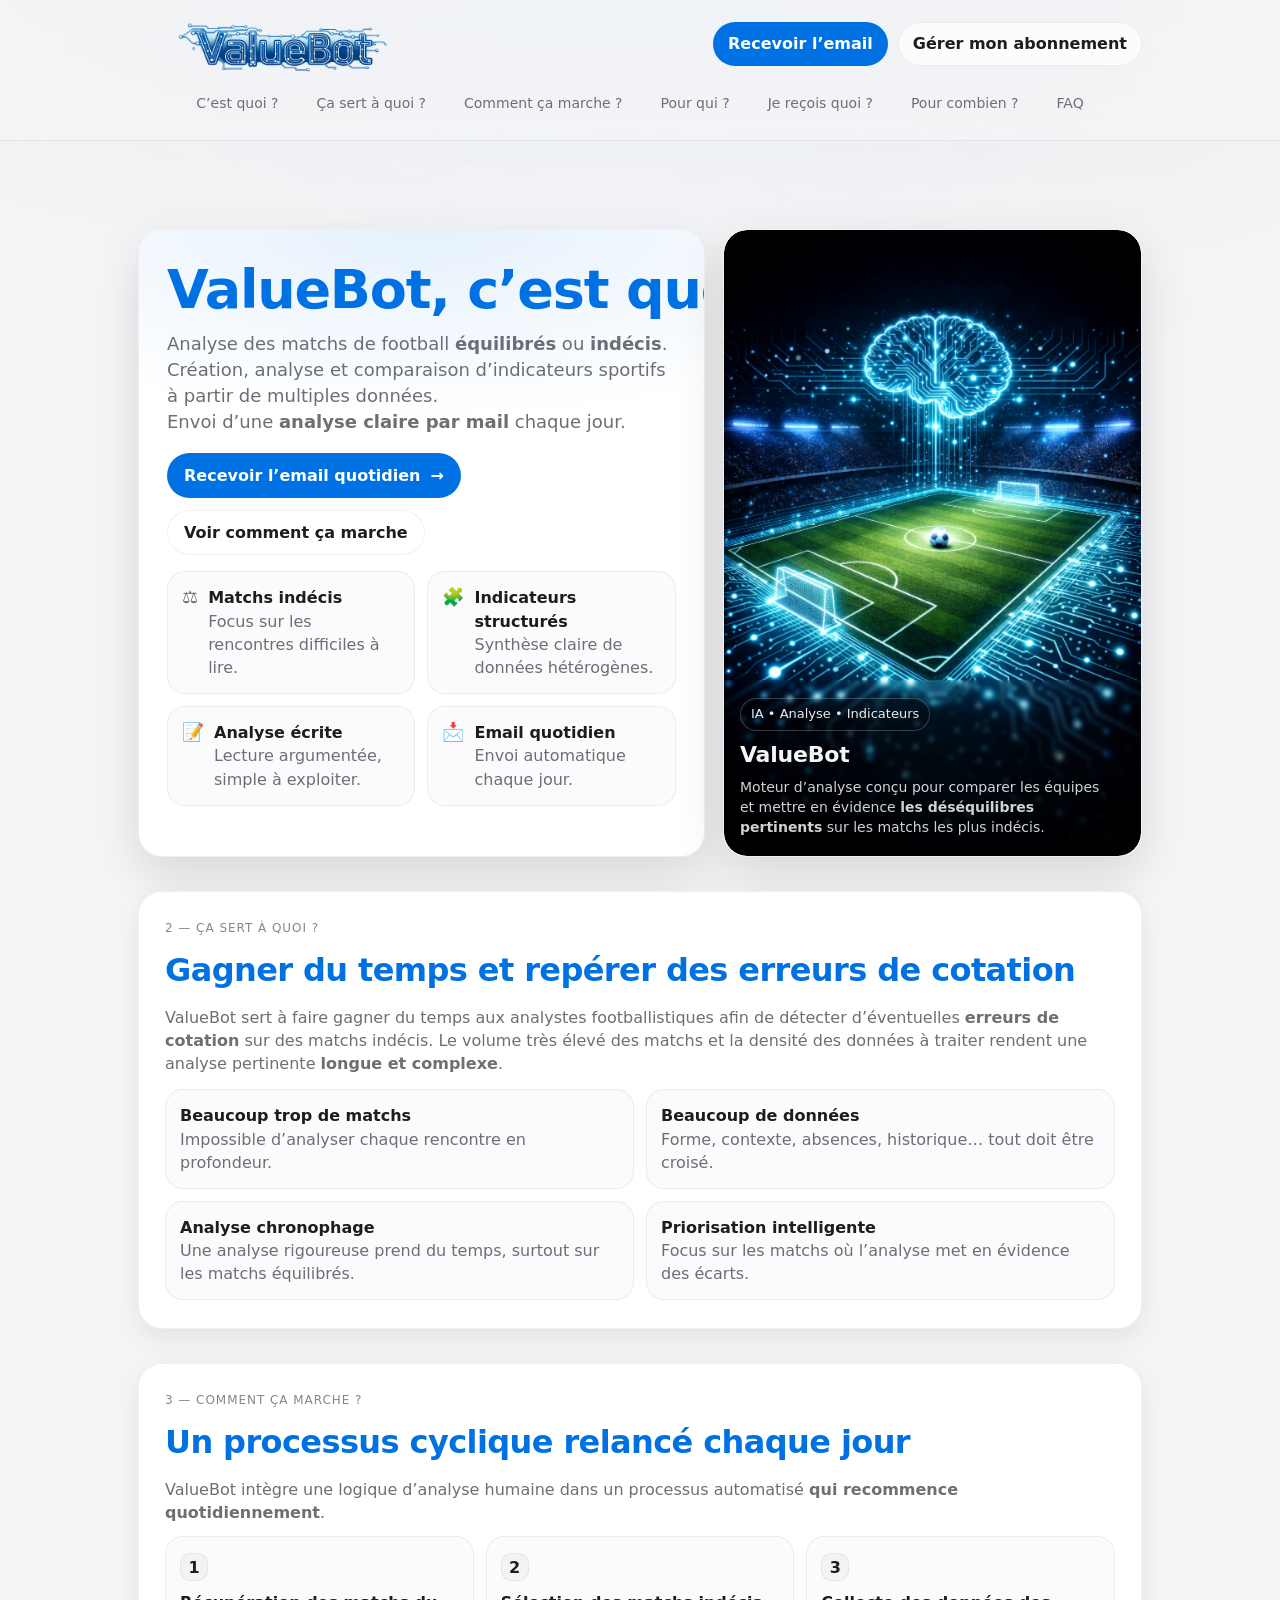
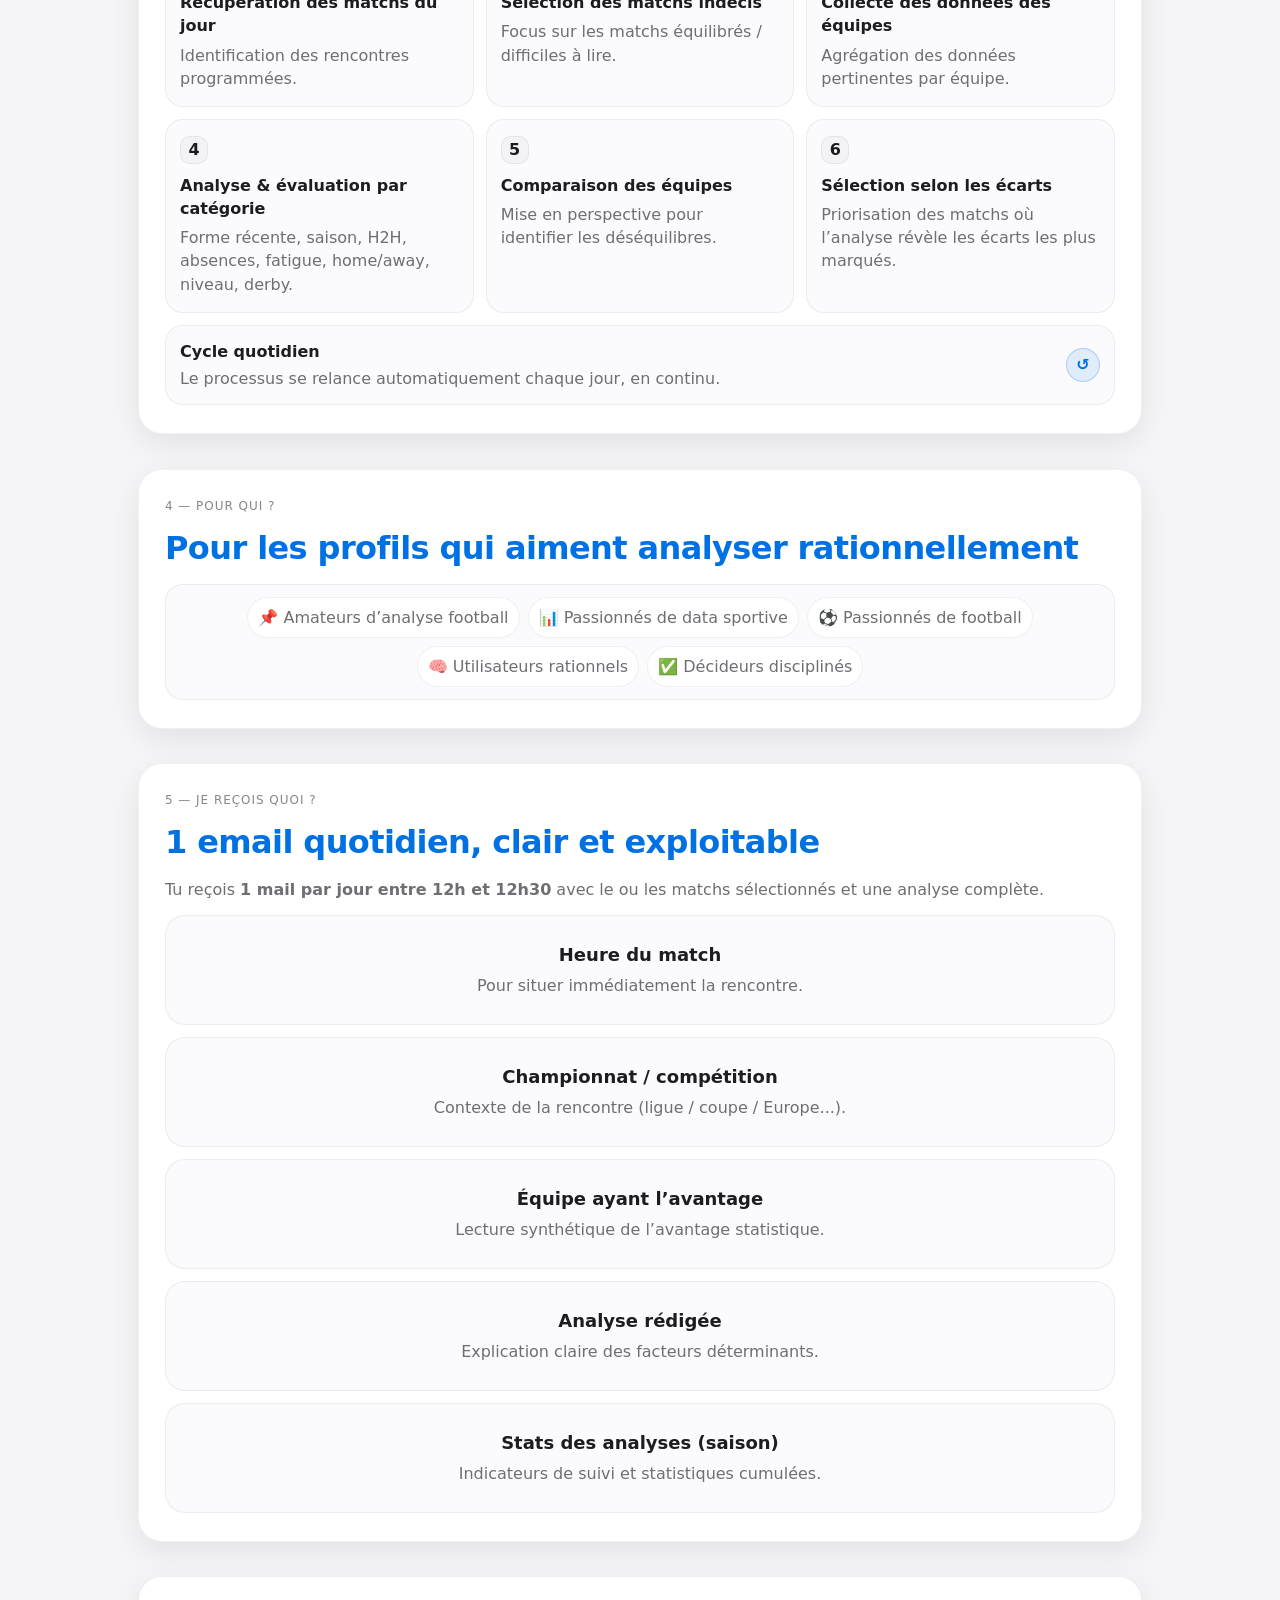
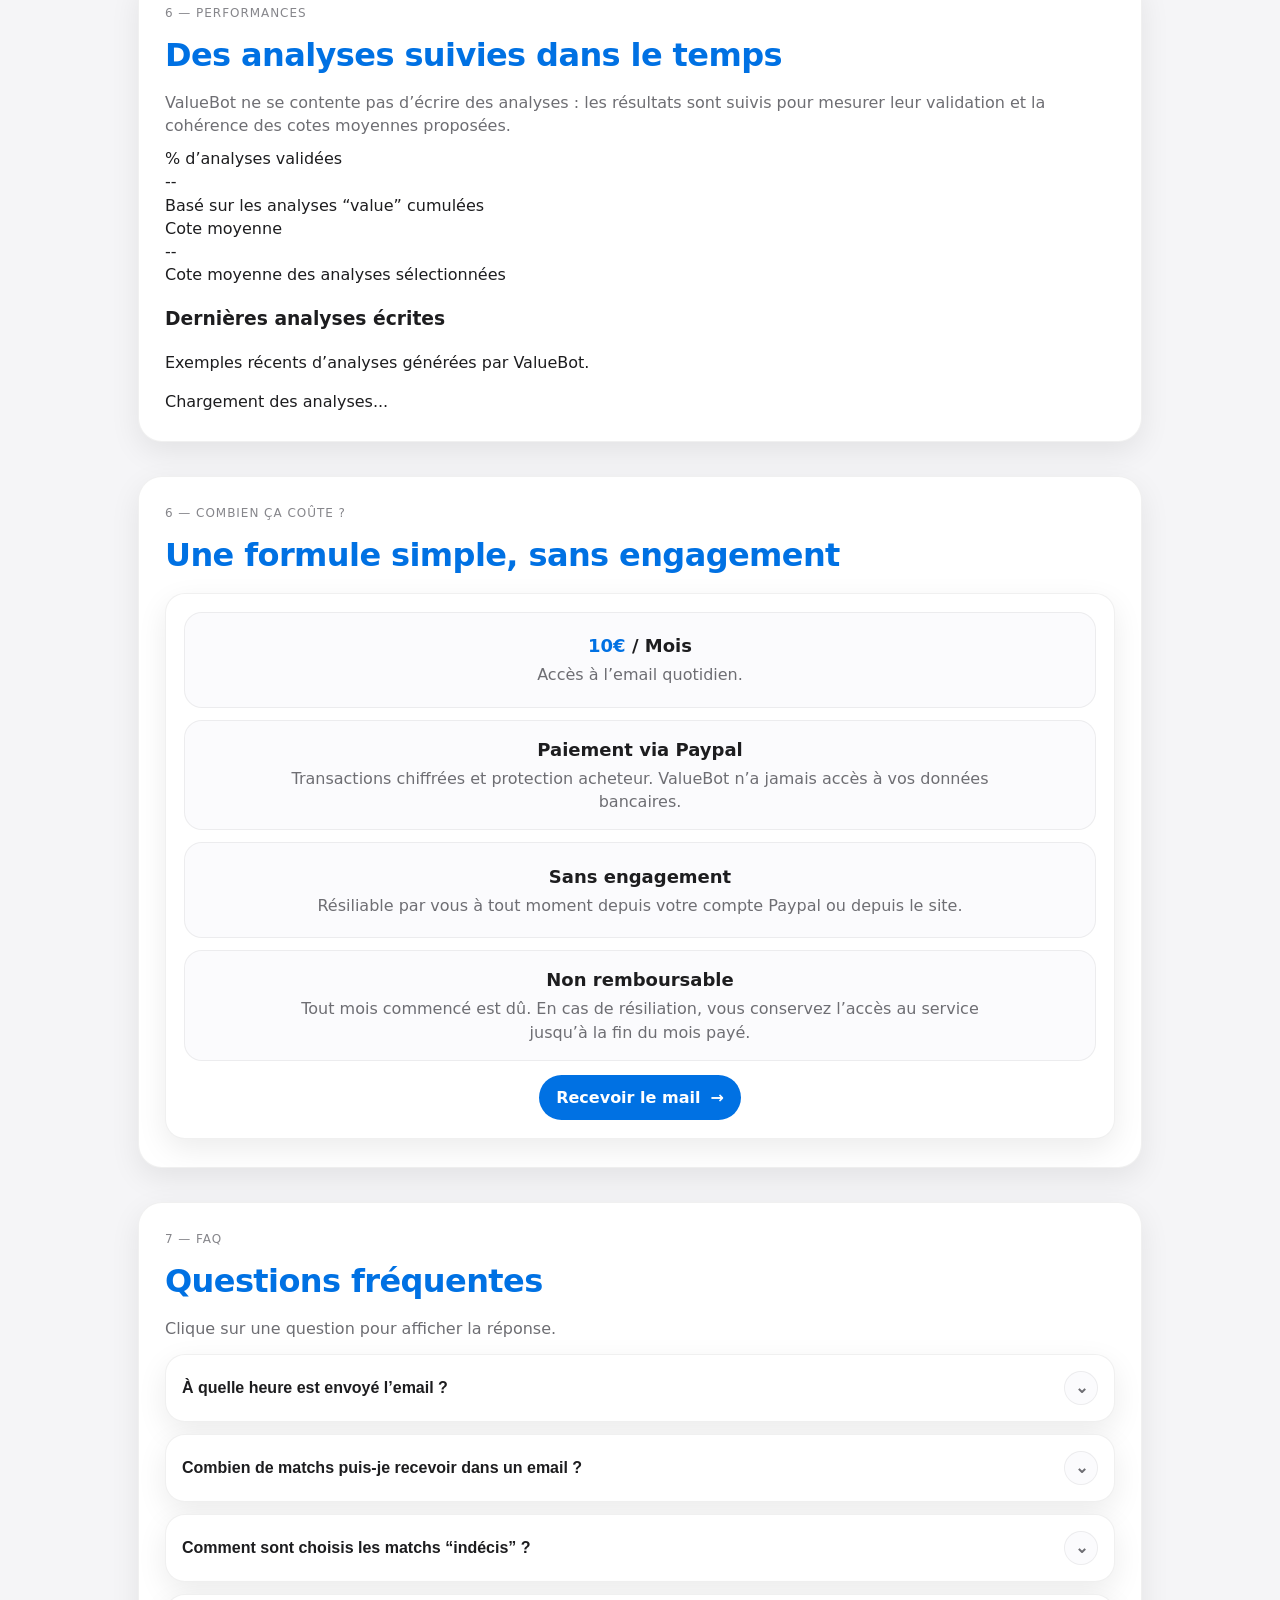
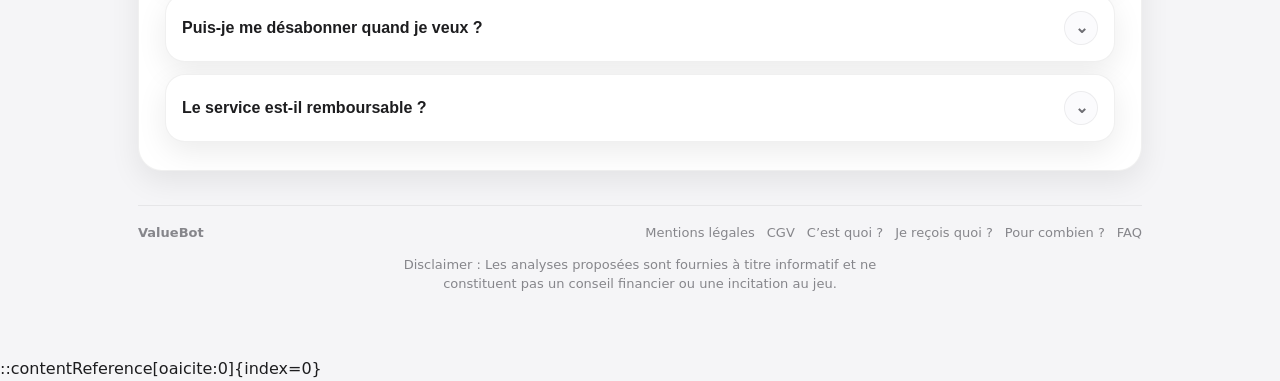
==== index.html @ 009d62f8 "Add performances section with analysis statistics Added a new section for performances with statisti" ====
<!doctype html>
<html lang="fr">
<head>
  <meta charset="utf-8" />
  <meta name="viewport" content="width=device-width, initial-scale=1" />
  <title>ValueBot — Analyse des matchs indécis</title>
  <meta name="description" content="ValueBot analyse les matchs de football équilibrés/indécis et envoie chaque jour une analyse claire par email." />
  <meta name="robots" content="index,follow" />

  <!-- Open Graph (partage) -->
  <meta property="og:title" content="ValueBot — Analyse des matchs indécis" />
  <meta property="og:description" content="Analyse des matchs équilibrés, indicateurs structurés et email quotidien." />
  <meta property="og:type" content="website" />
  <meta property="og:url" content="https://budzybuddz.github.io/valuebot-landing/" />

  <!-- ✅ CSS externalisé -->
  <link rel="stylesheet" href="styles.css" />

  <!-- Favicons -->
  <link rel="manifest" href="site.webmanifest">
  <link rel="icon" href="assets/favicon.ico" sizes="any">
  <link rel="icon" type="image/png" sizes="32x32" href="assets/favicon-32.png">
  <link rel="icon" type="image/png" sizes="16x16" href="assets/favicon-16.png">
  <link rel="apple-touch-icon" href="assets/apple-touch-icon.png">

  <meta name="theme-color" content="#0071e3">
  
  <!-- Theme color mobile -->
  <meta name="theme-color" content="#0071e3">
</head>

<body>
  <header>
    <div class="headerInner">
      <div class="topRow">
        <div class="brand">
          <div class="logo">
            <img class="brandLogo"
                 src="assets/Logo.png"
                 alt="ValueBot"
                 loading="eager" />
          </div>
        </div>

        <div class="ctaRowTop" aria-label="Actions">
          <a class="navCta primary" href="https://TON-LIEN-STRIPE-CHECKOUT" target="_blank" rel="noopener">Recevoir l’email</a>
          <a class="navCta" href="https://TON-LIEN-STRIPE-PORTAL" target="_blank" rel="noopener">Gérer mon abonnement</a>
        </div>

        <button class="burger" id="burgerBtn" aria-label="Ouvrir le menu" aria-expanded="false">
          <span></span><span></span><span></span>
        </button>
      </div>

      <div class="menuRow">
        <nav class="topnav" aria-label="Navigation principale">
          <a class="navlink" href="#cestquoi">C’est quoi ?</a>
          <a class="navlink" href="#casert">Ça sert à quoi ?</a>
          <a class="navlink" href="#comment">Comment ça marche ?</a>
          <a class="navlink" href="#pourqui">Pour qui ?</a>
          <a class="navlink" href="#je-recois">Je reçois quoi ?</a>
          <a class="navlink" href="#prix">Pour combien ?</a>
          <a class="navlink" href="#faq">FAQ</a>
        </nav>
      </div>
    </div>
  </header>

  <nav class="mobileNav" id="mobileNav" aria-label="Menu mobile">
    <a href="#cestquoi">C’est quoi ?</a>
    <a href="#casert">Ça sert à quoi ?</a>
    <a href="#comment">Comment ça marche ?</a>
    <a href="#pourqui">Pour qui ?</a>
    <a href="#je-recois">Je reçois quoi ?</a>
    <a href="#prix">Pour combien ?</a>
    <a href="#faq">FAQ</a>
    <a class="mobilePrimary" href="https://TON-LIEN-STRIPE-CHECKOUT" target="_blank" rel="noopener">Recevoir l’email</a>
    <a href="https://TON-LIEN-STRIPE-PORTAL" target="_blank" rel="noopener">Gérer mon abonnement</a>
  </nav>

  <div class="wrap">

    <!-- Section 1 -->
    <section class="hero" id="cestquoi">
      <div class="heroCard">
        <h1 class="accentTitle">ValueBot, c’est quoi&nbsp;?</h1>
        <p class="subtitle">
          Analyse des matchs de football <strong>équilibrés</strong> ou <strong>indécis</strong>.<br/>
          Création, analyse et comparaison d’indicateurs sportifs à partir de multiples données.<br/>
          Envoi d’une <strong>analyse claire par mail</strong> chaque jour.
        </p>

        <div class="ctaRow">
          <a class="btn btnPrimary" href="https://TON-LIEN-STRIPE-CHECKOUT" target="_blank" rel="noopener">
            Recevoir l’email quotidien <span aria-hidden="true">→</span>
          </a>
          <a class="btn" href="#comment">Voir comment ça marche</a>
        </div>

        <div class="bullets" aria-label="Ce que fait ValueBot">
          <div class="bullet"><span class="emoji">⚖️</span><div><strong>Matchs indécis</strong><br/>Focus sur les rencontres difficiles à lire.</div></div>
          <div class="bullet"><span class="emoji">🧩</span><div><strong>Indicateurs structurés</strong><br/>Synthèse claire de données hétérogènes.</div></div>
          <div class="bullet"><span class="emoji">📝</span><div><strong>Analyse écrite</strong><br/>Lecture argumentée, simple à exploiter.</div></div>
          <div class="bullet"><span class="emoji">📩</span><div><strong>Email quotidien</strong><br/>Envoi automatique chaque jour.</div></div>
        </div>
      </div>

      <aside class="preview valuebot" aria-label="ValueBot — visuel">
        <div class="valuebot-inner">
          <img
            src="assets/valuebot.png"
            srcset="assets/valuebot.png 1x, assets/valuebot@2x.png 2x"
            sizes="(max-width: 980px) 100vw, 420px"
            alt="ValueBot"
            loading="eager"
            decoding="async"
          />
          <div class="valuebot-overlay">
            <div class="pill">IA • Analyse • Indicateurs</div>
            <h3>ValueBot</h3>
            <p>
              Moteur d’analyse conçu pour comparer les équipes et mettre en évidence
              <strong>les déséquilibres pertinents</strong> sur les matchs les plus indécis.
            </p>
          </div>
        </div>
      </aside>
    </section>

    <!-- Section 2 -->
    <section id="casert" class="sectionCard">
      <p class="kicker">2 — Ça sert à quoi ?</p>
      <h2 class="accentTitle">Gagner du temps et repérer des erreurs de cotation</h2>
      <p class="p">
        ValueBot sert à faire gagner du temps aux analystes footballistiques afin de détecter
        d’éventuelles <strong>erreurs de cotation</strong> sur des matchs indécis.
        Le volume très élevé des matchs et la densité des données à traiter rendent une analyse pertinente
        <strong>longue et complexe</strong>.
      </p>

      <ul class="list">
        <li class="li"><strong>Beaucoup trop de matchs</strong><br/>Impossible d’analyser chaque rencontre en profondeur.</li>
        <li class="li"><strong>Beaucoup de données</strong><br/>Forme, contexte, absences, historique… tout doit être croisé.</li>
        <li class="li"><strong>Analyse chronophage</strong><br/>Une analyse rigoureuse prend du temps, surtout sur les matchs équilibrés.</li>
        <li class="li"><strong>Priorisation intelligente</strong><br/>Focus sur les matchs où l’analyse met en évidence des écarts.</li>
      </ul>
    </section>

    <!-- Section 3 -->
    <section id="comment" class="sectionCard">
      <p class="kicker">3 — Comment ça marche ?</p>
      <h2 class="accentTitle">Un processus cyclique relancé chaque jour</h2>
      <p class="p">
        ValueBot intègre une logique d’analyse humaine dans un processus automatisé
        <strong>qui recommence quotidiennement</strong>.
      </p>

      <div class="steps" aria-label="Étapes du processus">
        <div class="step"><div class="n">1</div><strong>Récupération des matchs du jour</strong>Identification des rencontres programmées.</div>
        <div class="step"><div class="n">2</div><strong>Sélection des matchs indécis</strong>Focus sur les matchs équilibrés / difficiles à lire.</div>
        <div class="step"><div class="n">3</div><strong>Collecte des données des équipes</strong>Agrégation des données pertinentes par équipe.</div>
        <div class="step"><div class="n">4</div><strong>Analyse & évaluation par catégorie</strong>Forme récente, saison, H2H, absences, fatigue, home/away, niveau, derby.</div>
        <div class="step"><div class="n">5</div><strong>Comparaison des équipes</strong>Mise en perspective pour identifier les déséquilibres.</div>
        <div class="step"><div class="n">6</div><strong>Sélection selon les écarts</strong>Priorisation des matchs où l’analyse révèle les écarts les plus marqués.</div>
      </div>

      <div class="cycleNote" aria-label="Cycle quotidien">
        <div class="left">
          <div class="t">Cycle quotidien</div>
          <div>Le processus se relance automatiquement chaque jour, en continu.</div>
        </div>
        <div class="loop" aria-hidden="true">↺</div>
      </div>
    </section>

    <!-- Section 4 -->
    <section id="pourqui" class="sectionCard">
      <p class="kicker">4 — Pour qui ?</p>
      <h2 class="accentTitle">Pour les profils qui aiment analyser rationnellement</h2>

      <div class="li badgesBox">
        <div class="badgeWrap">
          <span class="li badgePill">📌 Amateurs d’analyse football</span>
          <span class="li badgePill">📊 Passionnés de data sportive</span>
          <span class="li badgePill">⚽ Passionnés de football</span>
          <span class="li badgePill">🧠 Utilisateurs rationnels</span>
          <span class="li badgePill">✅ Décideurs disciplinés</span>
        </div>
      </div>
    </section>

    <!-- Section 5 -->
    <section id="je-recois" class="sectionCard">
      <p class="kicker">5 — Je reçois quoi ?</p>
      <h2 class="accentTitle">1 email quotidien, clair et exploitable</h2>
      <p class="p">
        Tu reçois <strong>1 mail par jour entre 12h et 12h30</strong> avec le ou les matchs sélectionnés et une analyse complète.
      </p>

      <div class="stackCards" aria-label="Contenu de l'email">
        <div class="stackCard">
          <div class="t">Heure du match</div>
          <div class="s">Pour situer immédiatement la rencontre.</div>
        </div>
        <div class="stackCard">
          <div class="t">Championnat / compétition</div>
          <div class="s">Contexte de la rencontre (ligue / coupe / Europe...).</div>
        </div>
        <div class="stackCard">
          <div class="t">Équipe ayant l’avantage</div>
          <div class="s">Lecture synthétique de l’avantage statistique.</div>
        </div>
        <div class="stackCard">
          <div class="t">Analyse rédigée</div>
          <div class="s">Explication claire des facteurs déterminants.</div>
        </div>
        <div class="stackCard">
          <div class="t">Stats des analyses (saison)</div>
          <div class="s">Indicateurs de suivi et statistiques cumulées.</div>
        </div>
      </div>
    </section>

    <!-- Section 6 bis -->
    <section id="performances" class="sectionCard">
      <p class="kicker">6 — Performances</p>
      <h2 class="accentTitle">Des analyses suivies dans le temps</h2>
      <p class="p">
        ValueBot ne se contente pas d’écrire des analyses : les résultats sont suivis pour mesurer
        leur validation et la cohérence des cotes moyennes proposées.
      </p>
    
      <div class="statsGrid" aria-label="Statistiques ValueBot">
        <div class="statCard">
          <div class="statLabel">% d’analyses validées</div>
          <div class="statValue" id="pctWinValue">--</div>
          <div class="statHint">Basé sur les analyses “value” cumulées</div>
        </div>
    
        <div class="statCard">
          <div class="statLabel">Cote moyenne</div>
          <div class="statValue" id="avgOddsValue">--</div>
          <div class="statHint">Cote moyenne des analyses sélectionnées</div>
        </div>
      </div>
    
      <div class="latestAnalysisBox">
        <div class="latestAnalysisHead">
          <h3>Dernières analyses écrites</h3>
          <p>Exemples récents d’analyses générées par ValueBot.</p>
        </div>
    
        <div class="analysisList" id="analysisList">
          <div class="analysisItem loading">Chargement des analyses...</div>
        </div>
      </div>
    </section>

    <!-- Section 6 -->
    <section id="prix" class="sectionCard">
      <p class="kicker">6 — Combien ça coûte ?</p>
      <h2 class="accentTitle">Une formule simple, sans engagement</h2>

      <div class="priceWrap">
        <div class="priceCard" aria-label="Détails tarif">
          <div class="priceItem">
            <div class="t"><span class="accentTitle">10€</span> / Mois</div>
            <div class="s">Accès à l’email quotidien.</div>
          </div>
          <div class="priceItem">
            <div class="t">Paiement via Paypal</div>
            <div class="s">Transactions chiffrées et protection acheteur. ValueBot n’a jamais accès à vos données bancaires.</div>
          </div>
          <div class="priceItem">
            <div class="t">Sans engagement</div>
            <div class="s">Résiliable par vous à tout moment depuis votre compte Paypal ou depuis le site.</div>
          </div>
          <div class="priceItem">
            <div class="t">Non remboursable</div>
            <div class="s">Tout mois commencé est dû. En cas de résiliation, vous conservez l’accès au service jusqu’à la fin du mois payé.</div>
          </div>
          <div class="priceCta">
            <a class="btn btnPrimary" href="https://TON-LIEN-STRIPE-CHECKOUT" target="_blank" rel="noopener">
              Recevoir le mail <span aria-hidden="true">→</span>
            </a>
          </div>
        </div>
      </div>
    </section>

    <!-- Section 7 -->
    <section id="faq" class="sectionCard">
      <p class="kicker">7 — FAQ</p>
      <h2 class="accentTitle">Questions fréquentes</h2>
      <p class="p">Clique sur une question pour afficher la réponse.</p>

      <div class="faqList" aria-label="FAQ">
        <div class="faqItem">
          <button class="faqQ" type="button" aria-expanded="false">
            <span class="qText">À quelle heure est envoyé l’email ?</span>
            <span class="chev" aria-hidden="true">⌄</span>
          </button>
          <div class="faqA">
            <div class="faqAInner">
              <p>L’email est envoyé <strong>chaque jour entre 12h et 12h30</strong> (heure locale), avec l’analyse du jour.</p>
            </div>
          </div>
        </div>

        <div class="faqItem">
          <button class="faqQ" type="button" aria-expanded="false">
            <span class="qText">Combien de matchs puis-je recevoir dans un email ?</span>
            <span class="chev" aria-hidden="true">⌄</span>
          </button>
          <div class="faqA">
            <div class="faqAInner">
              <p>Selon la journée, l’email peut contenir <strong>un ou plusieurs matchs</strong> selon la carte du jour (uniquement ceux jugés les plus pertinents).</p>
            </div>
          </div>
        </div>

        <div class="faqItem">
          <button class="faqQ" type="button" aria-expanded="false">
            <span class="qText">Comment sont choisis les matchs “indécis” ?</span>
            <span class="chev" aria-hidden="true">⌄</span>
          </button>
          <div class="faqA">
            <div class="faqAInner">
              <p>ValueBot priorise les rencontres équilibrées, indécises où l'issue paraît difficile, puis compare les équipes via plusieurs familles d’indicateurs (forme, home/away, absences, historique, contexte...).</p>
            </div>
          </div>
        </div>

        <div class="faqItem">
          <button class="faqQ" type="button" aria-expanded="false">
            <span class="qText">Puis-je me désabonner quand je veux ?</span>
            <span class="chev" aria-hidden="true">⌄</span>
          </button>
          <div class="faqA">
            <div class="faqAInner">
              <p>Oui. L’offre est <strong>sans engagement</strong> et tu peux résilier à tout moment en cliquant sur le bouton “Gérer mon abonnement” en haut du site.</p>
            </div>
          </div>
        </div>

        <div class="faqItem">
          <button class="faqQ" type="button" aria-expanded="false">
            <span class="qText">Le service est-il remboursable ?</span>
            <span class="chev" aria-hidden="true">⌄</span>
          </button>
          <div class="faqA">
            <div class="faqAInner">
              <p>Non : <strong>tout mois débuté est du</strong> (non remboursable).</p>
            </div>
          </div>
        </div>
      </div>
    </section>

    <!-- Footer -->
    <footer>
      <div>
        <strong>ValueBot</strong><br />
      </div>

      <div class="footerLinks">
        <a href="URL_MENTIONS_LEGALES">Mentions légales</a>
        <a href="URL_GCV">CGV</a>
        <a href="#cestquoi">C’est quoi ?</a>
        <a href="#je-recois">Je reçois quoi ?</a>
        <a href="#prix">Pour combien ?</a>
        <a href="#faq">FAQ</a>
      </div>
      <div class="disclaimer">
        Disclaimer : Les analyses proposées sont fournies à titre informatif et ne constituent pas un conseil financier ou une incitation au jeu.
      </div>
    </footer>
  </div>

  <!-- ✅ JS externalisé -->
  <script src="main.js" defer></script>
</body>
</html>
::contentReference[oaicite:0]{index=0}
---- styles.css ----
:root{
  /* Apple-like light */
  --bg: #f5f5f7;
  --surface: #ffffff;
  --surface2: #fbfbfd;

  --text: #1d1d1f;
  --muted: #6e6e73;
  --muted2: #86868b;

  --border: rgba(0,0,0,0.10);
  --border2: rgba(0,0,0,0.06);

  --shadow: 0 10px 30px rgba(0,0,0,0.08);
  --shadow2: 0 18px 50px rgba(0,0,0,0.12);

  --radius: 18px;
  --radius2: 24px;
  --max: 1040px;

  /* Apple blue */
  --accent: #0071e3;
  --accent-hover: #0077ed;

  /* “AccentTitle” devient un bleu Apple */
  --accent-blue: #0071e3;

  /* Spacing scale (plus Apple) */
  --pad: 24px;
}

*{ box-sizing:border-box; }
html,body{ height:100%; }

body{
  margin:0;
  font-family: ui-sans-serif, system-ui, -apple-system, Segoe UI, Roboto, Helvetica, Arial, "Apple Color Emoji","Segoe UI Emoji";
  color: var(--text);
  background: var(--bg);
  line-height: 1.45;
  overflow-x:hidden;
  -webkit-font-smoothing: antialiased;
  -moz-osx-font-smoothing: grayscale;
}

/* On retire le “glow” dark et on met une ambiance Apple (soft) */
body::before{
  content:"";
  position: fixed;
  inset: 0;
  pointer-events: none;
  z-index: -1;
  background:
    radial-gradient(1200px 700px at 50% -10%, rgba(0,113,227,0.10), transparent 55%),
    radial-gradient(900px 500px at 15% 0%, rgba(0,0,0,0.04), transparent 60%),
    radial-gradient(900px 500px at 85% 10%, rgba(0,0,0,0.03), transparent 60%);
  -webkit-mask-image: linear-gradient(to bottom, rgba(0,0,0,0.9) 0%, rgba(0,0,0,0) 55%);
  mask-image: linear-gradient(to bottom, rgba(0,0,0,0.9) 0%, rgba(0,0,0,0) 55%);
}

a{ color: var(--accent); text-decoration:none; }
a:hover{ color: var(--accent-hover); text-decoration: underline; text-underline-offset: 3px; }

.wrap{
  max-width: var(--max);
  margin: 0 auto;
  padding: 26px 18px 64px;
}

/* Apple-like accent title (simple, net) */
.accentTitle{
  color: var(--accent-blue);
}

/* ===== Header ===== */
/* Apple-style: sticky + translucent + blur */
header{
  position: sticky;
  top: 0;
  z-index: 30;
  background: rgba(245,245,247,0.78);
  -webkit-backdrop-filter: saturate(180%) blur(20px);
  backdrop-filter: saturate(180%) blur(20px);
  border-bottom: 1px solid var(--border2);
  padding-bottom: 4px;
}

.headerInner{
  max-width: var(--max);
  margin: 0 auto;
  padding: 8px 18px; /* réduit verticalement */
}

.topRow{
  display:flex;
  align-items:center;
  justify-content:space-between;
  gap: 12px;
}

/* Brand plus “Apple” : sobre, moins massif */
.brand{
  display:flex;
  align-items:center;
  gap:10px;
  font-weight: 650;
  letter-spacing: -0.2px;
  flex: 0 0 auto;
  min-width: 0;
}

/* Conteneur logo : on fixe une “fenêtre” */
.logo{
  width: 250px;            /* augmente la présence */
  height: 72px;            /* hauteur perçue */
  display:flex;
  align-items:center;
  justify-content:flex-start;
  overflow:hidden;         /* IMPORTANT: on coupe le vide */
}

/* Image : on la grossit puis on la décale pour enlever les marges */
.logo .brandLogo{
  height: 200px;           /* grossit l’image */
  width: auto;
  display:block;
  transform: translateX(-6px); /* coupe le vide haut/bas */
  transform-origin: left center;
}

.ctaRowTop{
  display:flex;
  align-items:center;
  gap: 10px;
  flex: 0 0 auto;
  white-space: nowrap;
}

/* CTA : Apple-like (simple, pill, bleu) */
.navCta{
  border: 1px solid var(--border2);
  background: rgba(255,255,255,0.75);
  color: var(--text);
  font-weight: 650;
  padding: 9px 14px;
  border-radius: 999px;
  transition: background .15s ease, border-color .15s ease, transform .08s ease;
}
.navCta:hover{
  background: rgba(255,255,255,0.95);
  border-color: var(--border);
}
.navCta:active{ transform: translateY(1px); }

.navCta.primary{
  background: var(--accent);
  color: #fff;
  border-color: rgba(0,113,227,0.25);
}
.navCta.primary:hover{ background: var(--accent-hover); }

/* Menu centré (desktop) */
.menuRow{
  margin-top: 4px;
  display:flex;
  justify-content:center;
}

.topnav{
  display:flex;
  align-items:center;
  justify-content:center;
  gap: 16px;
  flex-wrap: wrap;
  padding-bottom: 6px;
}

.navlink{
  color: var(--muted);
  padding: 8px 10px;
  border-radius: 999px;
  border: 1px solid transparent;
  font-size: 14px;
  transition: background .15s ease, border-color .15s ease, color .15s ease;
}
.navlink:hover{
  border-color: var(--border2);
  background: rgba(0,0,0,0.03);
  color: var(--text);
}

/* Burger (mobile) */
.burger{
  display:none;
  width:44px;
  height:44px;
  border-radius:999px;
  border:1px solid var(--border2);
  background: rgba(255,255,255,0.8);
  cursor:pointer;
  align-items:center;
  justify-content:center;
  flex-direction: column;
  gap: 5px;
}
.burger span{
  display:block;
  width:20px;
  height:2px;
  background: rgba(0,0,0,0.75);
  border-radius:999px;
  transition: transform .2s ease, opacity .2s ease;
}

.mobileNav{
  position: fixed;
  inset: 0;
  z-index: 60;
  background: rgba(245,245,247,0.92);
  -webkit-backdrop-filter: saturate(180%) blur(24px);
  backdrop-filter: saturate(180%) blur(24px);
  display:none;
  padding: 22px;
}
body.nav-open .mobileNav{ display:flex; flex-direction:column; justify-content:center; gap: 12px; }
body.nav-open{ overflow:hidden; }

.mobileNav a{
  display:flex;
  justify-content:center;
  align-items:center;
  text-align:center;
  font-size: 18px;
  padding: 14px 14px;
  border-radius: 18px;
  border: 1px solid var(--border2);
  background: rgba(255,255,255,0.9);
  color: var(--text);
}
.mobileNav a.mobilePrimary{
  background: var(--accent);
  color: #fff;
  border-color: rgba(0,113,227,0.25);
  font-weight: 700;
}

/* Burger -> X */
body.nav-open .burger span:nth-child(1){ transform: translateY(7px) rotate(45deg); }
body.nav-open .burger span:nth-child(2){ opacity: 0; }
body.nav-open .burger span:nth-child(3){ transform: translateY(-7px) rotate(-45deg); }

/* ===== Sections ===== */
section{ margin-top: 34px; }

/* Cards Apple-like: fond blanc, bord léger, ombre douce */
.sectionCard{
  border:1px solid var(--border2);
  background: var(--surface);
  border-radius: var(--radius2);
  padding: 28px 26px;
  box-shadow: var(--shadow);
}

/* Kicker sobre */
.kicker{
  color: var(--muted2);
  font-size: 12px;
  text-transform: uppercase;
  letter-spacing: 0.08em;
  margin: 0 0 10px;
}

/* Titres Apple-like: plus grands, tracking négatif */
h1{
  margin:0 0 12px;
  font-size: 54px;
  line-height: 1.05;
  letter-spacing: -1.2px;
}
h2{
  margin: 0 0 12px;
  font-size: 32px;
  letter-spacing: -0.6px;
}

.subtitle{
  margin: 0 0 18px;
  color: var(--muted);
  font-size: 18px;
  max-width: 72ch;
}
.p{ margin: 0 0 10px; color: var(--muted); }

/* Lists -> “feature tiles” à la Apple */
.list{
  display:grid;
  grid-template-columns: 1fr 1fr;
  gap: 12px;
  margin: 14px 0 0;
  padding: 0;
  list-style:none;
}
.li{
  border: 1px solid var(--border2);
  background: var(--surface2);
  border-radius: 18px;
  padding: 14px 14px;
  color: var(--muted);
}
.li strong{ color: var(--text); font-weight: 700; }

/* Buttons */
.ctaRow{
  display:flex;
  gap: 12px;
  align-items:center;
  flex-wrap:wrap;
  margin-top: 18px;
}

/* Apple-like buttons: pill + clean */
.btn{
  display:inline-flex;
  align-items:center;
  justify-content:center;
  gap:10px;
  padding: 10px 16px;
  border-radius: 999px;
  border: 1px solid var(--border2);
  background: rgba(255,255,255,0.85);
  color: var(--text);
  font-weight: 650;
  cursor:pointer;
  transition: transform .08s ease, background .15s ease, border-color .15s ease;
}
.btn:hover{
  background: rgba(255,255,255,0.98);
  border-color: var(--border);
}
.btn:active{ transform: translateY(1px); }

.btnPrimary{
  background: var(--accent);
  color: #fff;
  border-color: rgba(0,113,227,0.25);
}
.btnPrimary:hover{ background: var(--accent-hover); }

/* Hero : plus “Apple” (air, surfaces blanches) */
.hero{
  padding: 28px 0 0;
  display:grid;
  grid-template-columns: 1.15fr 0.85fr;
  gap: 18px;
  align-items: stretch;
}

.heroCard{
  border: 1px solid var(--border2);
  background: var(--surface);
  border-radius: var(--radius2);
  box-shadow: var(--shadow2);
  padding: 32px 28px;
  overflow:hidden;
  position:relative;
}
.heroCard::before{
  content:"";
  position:absolute;
  inset:-1px;
  background: radial-gradient(900px 320px at 50% 0%, rgba(0,113,227,0.10), transparent 60%);
  pointer-events:none;
}

.bullets{
  display:grid;
  grid-template-columns: 1fr 1fr;
  gap: 12px;
  margin-top: 16px;
}
.bullet{
  border: 1px solid var(--border2);
  background: var(--surface2);
  border-radius: 18px;
  padding: 14px 14px;
  color: var(--muted);
  display:flex;
  gap:10px;
  align-items:flex-start;
}
.bullet .emoji{ font-size: 18px; line-height:1; margin-top:2px; }
.bullet strong{ color: var(--text); font-weight: 700; }

/* Preview (visuel) */
.preview{
  border: 1px solid var(--border2);
  background: var(--surface);
  border-radius: var(--radius2);
  padding: 18px 18px;
  box-shadow: var(--shadow2);
  display:flex;
  flex-direction:column;
  justify-content:space-between;
  gap: 14px;
}

/* Valuebot image: on garde, mais style plus clean */
.valuebot{ padding:0; overflow:hidden; position:relative; }
.valuebot-inner{
  position: relative;
  height: 100%;
  min-height: 420px;
  border-radius: var(--radius2);
  overflow: hidden;
  box-shadow: 0 18px 50px rgba(0,0,0,0.18);
  background: #000;
}
.valuebot img{
  width:100%;
  height:100%;
  object-fit:cover;
  display:block;
  filter: contrast(1.02) saturate(1.05);
  transition: transform .6s ease, filter .6s ease;
  will-change: transform;
}
.valuebot:hover img{
  transform: scale(1.02);
  filter: contrast(1.03) saturate(1.08);
}

.valuebot-overlay{
  position:absolute;
  inset:auto 0 0 0;
  padding: 18px 16px;
  background: linear-gradient(
    180deg,
    rgba(0,0,0,0) 0%,
    rgba(0,0,0,0.45) 45%,
    rgba(0,0,0,0.75) 100%
  );
}

.pill{
  display:inline-flex;
  align-items:center;
  padding: 6px 10px;
  border-radius: 999px;
  border: 1px solid rgba(255,255,255,0.22);
  background: rgba(0,0,0,0.25);
  color: rgba(255,255,255,0.92);
  font-size: 13px;
  gap: 8px;
}

.valuebot-overlay h3{
  margin: 8px 0 6px;
  font-size: 22px;
  letter-spacing: -0.2px;
  color: rgba(255,255,255,0.96);
}
.valuebot-overlay p{
  margin: 0;
  font-size: 14px;
  color: rgba(255,255,255,0.82);
  max-width: 42ch;
}

/* Process */
.steps{
  display:grid;
  grid-template-columns: repeat(3, 1fr);
  gap: 12px;
  margin-top: 12px;
}
.step{
  border: 1px solid var(--border2);
  background: var(--surface2);
  border-radius: 18px;
  padding: 16px 14px;
  color: var(--muted);
  min-height: 132px;
}
.step .n{
  width: 28px; height: 28px;
  display:inline-grid; place-items:center;
  border-radius: 10px;
  border: 1px solid var(--border2);
  background: rgba(0,0,0,0.03);
  color: var(--text);
  font-weight: 700;
  margin-bottom: 10px;
}
.step strong{ color: var(--text); font-weight: 700; display:block; margin-bottom:6px; }

.cycleNote{
  display:flex;
  align-items:center;
  justify-content:space-between;
  gap: 10px;
  margin-top: 12px;
  padding: 14px 14px;
  border-radius: 18px;
  border: 1px solid var(--border2);
  background: var(--surface2);
  color: var(--muted);
}
.cycleNote .left{ display:flex; flex-direction:column; gap:4px; }
.cycleNote .left .t{ color: var(--text); font-weight: 700; }
.cycleNote .loop{
  display:inline-flex;
  align-items:center;
  justify-content:center;
  width: 34px; height: 34px;
  border-radius: 999px;
  border: 1px solid rgba(0,113,227,0.25);
  background: rgba(0,113,227,0.10);
  color: var(--accent);
  font-weight: 800;
}

/* Badges box */
.badgesBox{ border-radius:18px; padding:12px; margin-top:12px; background: var(--surface2); border:1px solid var(--border2); }
.badgeWrap{ display:flex; flex-wrap:wrap; gap:8px; justify-content:center; }
.badgePill{ display:inline-flex; width:auto; padding:8px 10px; border-radius:999px; border:1px solid var(--border2); background:#fff; }

/* Stack cards */
.stackCards{
  display:grid;
  grid-template-columns: 1fr;
  gap: 12px;
  margin-top: 14px;
  width: 100%;
}
.stackCard{
  width: 100%;
  border: 1px solid var(--border2);
  background: var(--surface2);
  border-radius: 20px;
  padding: 18px 16px;
  text-align: center;
  display:flex;
  flex-direction:column;
  align-items:center;
  justify-content:center;
  min-height: 110px;
}
.stackCard .t{
  font-weight: 750;
  color: var(--text);
  margin-bottom: 6px;
  font-size: 18px;
}
.stackCard .s{
  color: var(--muted);
  font-size: 16px;
  max-width: 70ch;
}

/* Pricing */
.priceWrap{ width:100%; margin-top: 14px; }
.priceCard{
  width:100%;
  border:1px solid var(--border2);
  background: var(--surface);
  border-radius: 20px;
  padding: 18px 18px;
  box-shadow: var(--shadow);
}
.priceItem{
  width: 100%;
  padding: 16px 14px;
  border-radius: 18px;
  border: 1px solid var(--border2);
  background: var(--surface2);
  text-align:center;
  display:flex;
  flex-direction:column;
  align-items:center;
  justify-content:center;
  min-height: 96px;
}
.priceItem + .priceItem{ margin-top: 12px; }
.priceItem .t{
  font-weight: 800;
  color: var(--text);
  font-size: 18px;
  margin-bottom: 4px;
}
.priceItem .s{
  color: var(--muted);
  font-size: 16px;
  max-width: 70ch;
}
.priceCta{
  display:flex;
  justify-content:center;
  margin-top: 14px;
}

/* FAQ */
.faqList{ margin-top: 14px; display:grid; gap: 12px; }

.faqItem{
  border: 1px solid var(--border2);
  background: var(--surface);
  border-radius: 20px;
  overflow:hidden;
  box-shadow: var(--shadow);
}

.faqQ{
  width:100%;
  background: transparent;
  border: 0;
  padding: 16px 16px;
  cursor: pointer;

  display:flex;
  align-items:center;
  justify-content:space-between;
  gap: 14px;

  color: var(--text);
  font-weight: 700;
  font-size: 16px;
  text-align:left;
}
.faqQ .qText{ color: var(--text); }

.faqQ .chev{
  width: 34px;
  height: 34px;
  border-radius: 999px;
  border: 1px solid var(--border2);
  background: var(--surface2);
  display:grid;
  place-items:center;
  flex: 0 0 auto;
  transition: transform .18s ease;
  color: var(--muted);
}

.faqA{
  max-height: 0;
  overflow: hidden;
  transition: max-height .22s ease;
}
.faqAInner{
  padding: 0 16px 16px 16px;
  color: var(--muted);
  font-size: 15px;
  line-height: 1.55;
}
.faqItem.open .faqA{ max-height: 340px; }
.faqItem.open .faqQ .chev{ transform: rotate(180deg); }

.faqAInner p{ margin: 0; }
.faqAInner ul{ margin: 10px 0 0; padding-left: 18px; color: var(--muted); }
.faqAInner li{ margin: 6px 0; }

/* Footer */
footer{
  margin-top: 34px;
  color: var(--muted2);
  font-size: 13px;
  padding-top: 18px;
  border-top: 1px solid var(--border2);
  display:flex;
  align-items:flex-start;
  justify-content:space-between;
  flex-wrap:wrap;
  gap: 12px;
}
.footerLinks{ display:flex; gap: 12px; flex-wrap:wrap; }
.footerLinks a{ color: var(--muted2); border-bottom: 1px solid transparent; }
.footerLinks a:hover{ color: var(--text); border-bottom-color: rgba(0,0,0,0.18); }

.disclaimer{
  max-width: 58ch;
  margin: 0 auto;
  text-align: center;
  color: var(--muted2);
}

/* ===== Responsive ===== */
@media (max-width: 980px){
  .hero{ grid-template-columns: 1fr; }
  .bullets{ grid-template-columns: 1fr; }
  .list{ grid-template-columns: 1fr; }
  .steps{ grid-template-columns: 1fr; }
  h1{ font-size: 44px; }
  .valuebot-inner{ min-height: 360px; }

  .menuRow{ display:none; }
  .ctaRowTop{ display:none; }
  .burger{ display:inline-flex; }
}
@media (max-width: 520px){
  h1{ font-size: 38px; }
  .headerInner{ padding: 10px 14px; }
  .wrap{ padding: 20px 14px 64px; }
  .sectionCard{ padding: 22px 18px; }
  .priceCard{ padding: 14px 14px; }
  .faqQ{ padding: 14px 14px; }
  .faqAInner{ padding: 0 14px 14px 14px; }
}

/* ============================================================
   Apple-like motion (fade + parallax léger) + hover premium
   ============================================================ */

/* Respect “Reduce Motion” */
@media (prefers-reduced-motion: reduce){
  .reveal, .valuebot-inner, .valuebot img, .valuebot-inner::before{
    transition: none !important;
    animation: none !important;
    transform: none !important;
  }
}

/* Fade / reveal (Apple-like) */
.reveal{
  opacity: 0;
  transform: translateY(14px);
  filter: blur(6px);
  transition: opacity .75s ease, transform .75s ease, filter .75s ease;
  will-change: opacity, transform, filter;
}
.reveal.is-in{
  opacity: 1;
  transform: translateY(0);
  filter: blur(0);
}

/* Option: des timings un peu “Apple” */
.reveal[data-reveal="slow"]{ transition-duration: .95s; }
.reveal[data-reveal="fast"]{ transition-duration: .55s; }

/* --- ValueBot card: hover premium --- */
.valuebot-inner{
  /* déjà présent chez toi, on enrichit */
  transform: translateZ(0);
  will-change: transform;
  transition: transform .45s ease, box-shadow .45s ease;
}

/* “Shine” subtil (lumière qui glisse) */
.valuebot-inner::before{
  content:"";
  position:absolute;
  inset:-40%;
  background: radial-gradient(600px 260px at 30% 20%,
    rgba(255,255,255,0.28),
    rgba(255,255,255,0.0) 60%
  );
  opacity: 0;
  transform: translate3d(-6%, -6%, 0) rotate(8deg);
  transition: opacity .45s ease, transform .45s ease;
  pointer-events:none;
  mix-blend-mode: screen;
}

/* Micro-zoom + contraste premium */
.valuebot img{
  transform: scale(1.001);
  will-change: transform, filter;
  transition: transform .55s ease, filter .55s ease;
}

@media (hover:hover){
  .valuebot:hover .valuebot-inner{
    transform: translateY(-2px);
    box-shadow: 0 22px 60px rgba(0,0,0,0.22);
  }
  .valuebot:hover .valuebot-inner::before{
    opacity: .9;
    transform: translate3d(0, 0, 0) rotate(8deg);
  }
  .valuebot:hover img{
    transform: scale(1.035);
    filter: contrast(1.04) saturate(1.08);
  }
}

/* Parallax: on déplacera l'image via JS (translateY) */
.valuebot img{
  transform-origin: center;
}

/* Petit “fade overlay” plus Apple sur l'image (optionnel) */
.valuebot-overlay{
  /* tu as déjà un gradient dark : on ajoute un léger voile pour un rendu plus “cinema” */
  backdrop-filter: blur(2px);
}

/* ============================================================
   (Optionnel) Reveal auto sur sections / cartes
   Tu peux appliquer la classe .reveal dans ton HTML
   ou on le fait via JS (recommandé)
   ============================================================ */

/* ===== Fix hover boutons bleus ===== */

.btnPrimary,
.btnPrimary:hover,
.navCta.primary,
.navCta.primary:hover{
  color: #fff !important;
  text-decoration: none !important;
}

.btnPrimary:hover,
.navCta.primary:hover{
  background: var(--accent-hover);
}

.heroCard h1{
  white-space: nowrap;
}

@media (max-width: 980px){
  .heroCard h1{
    white-space: normal;
  }
}
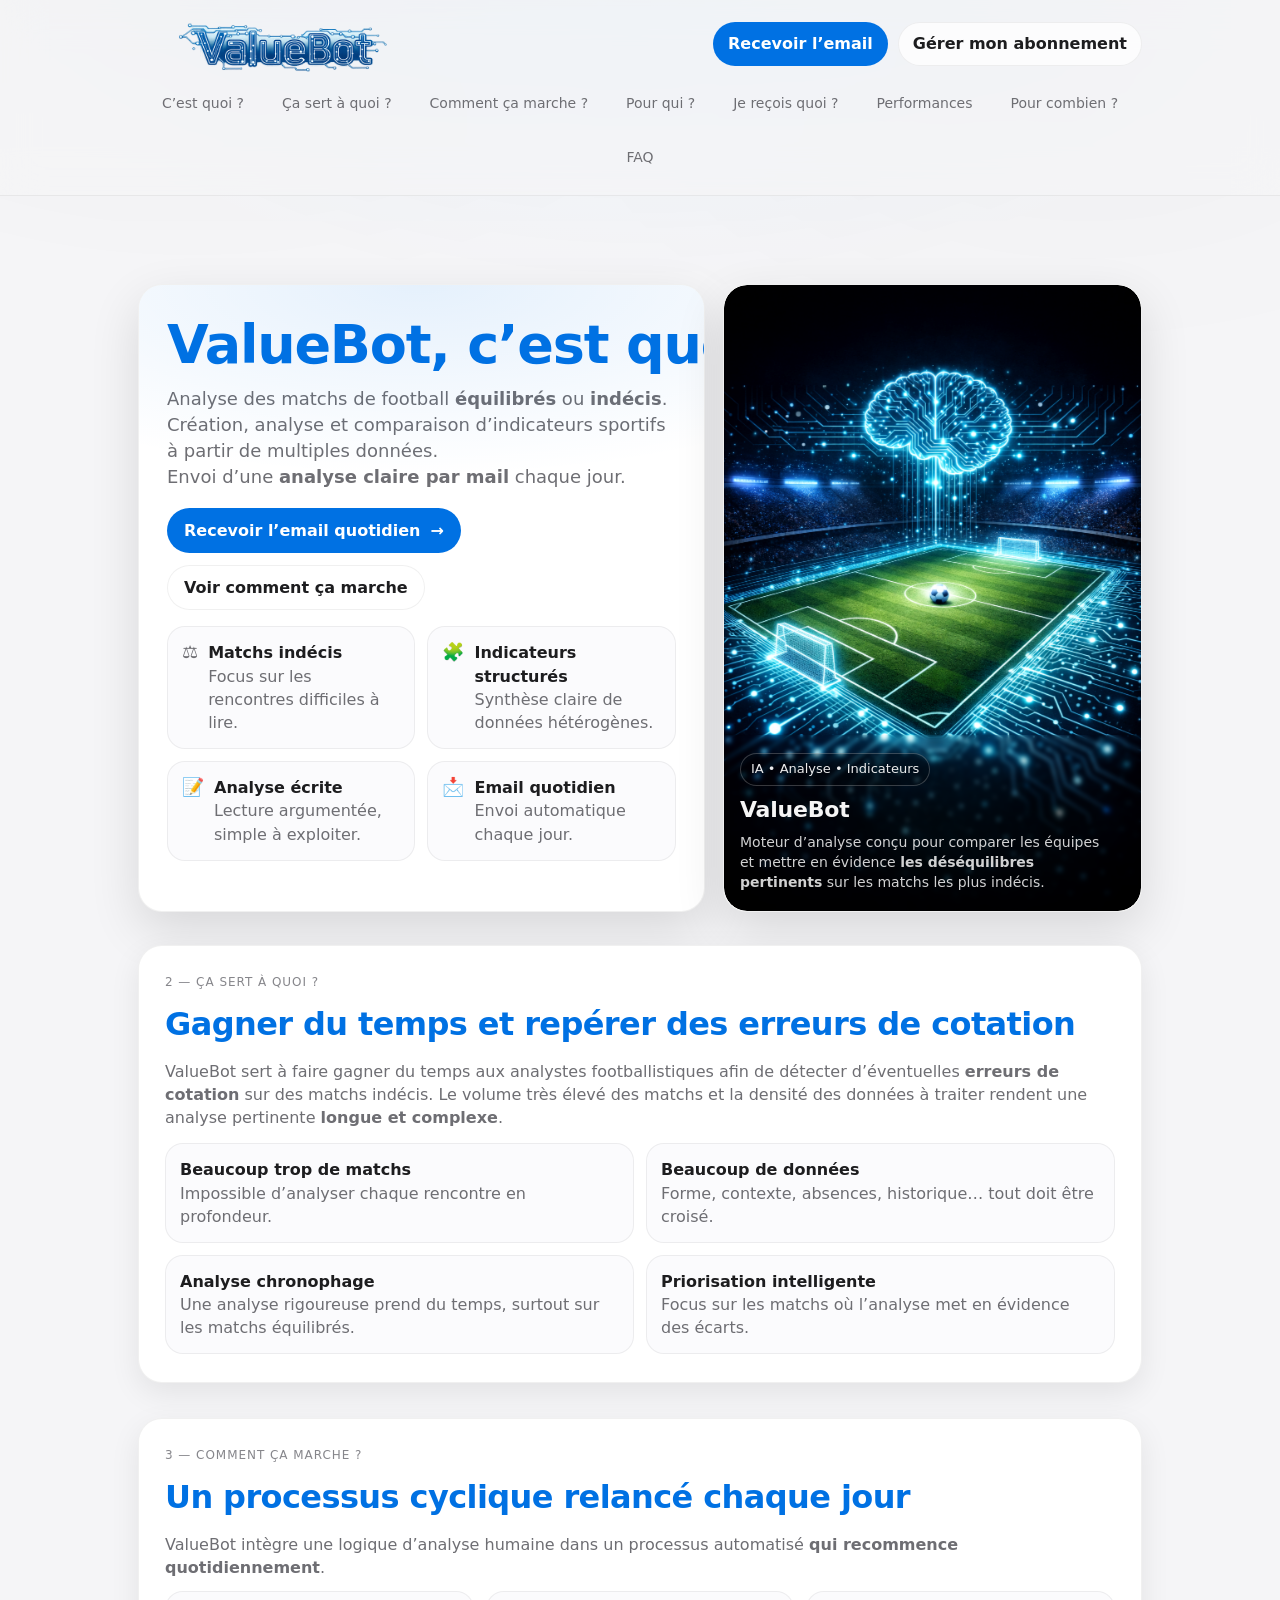
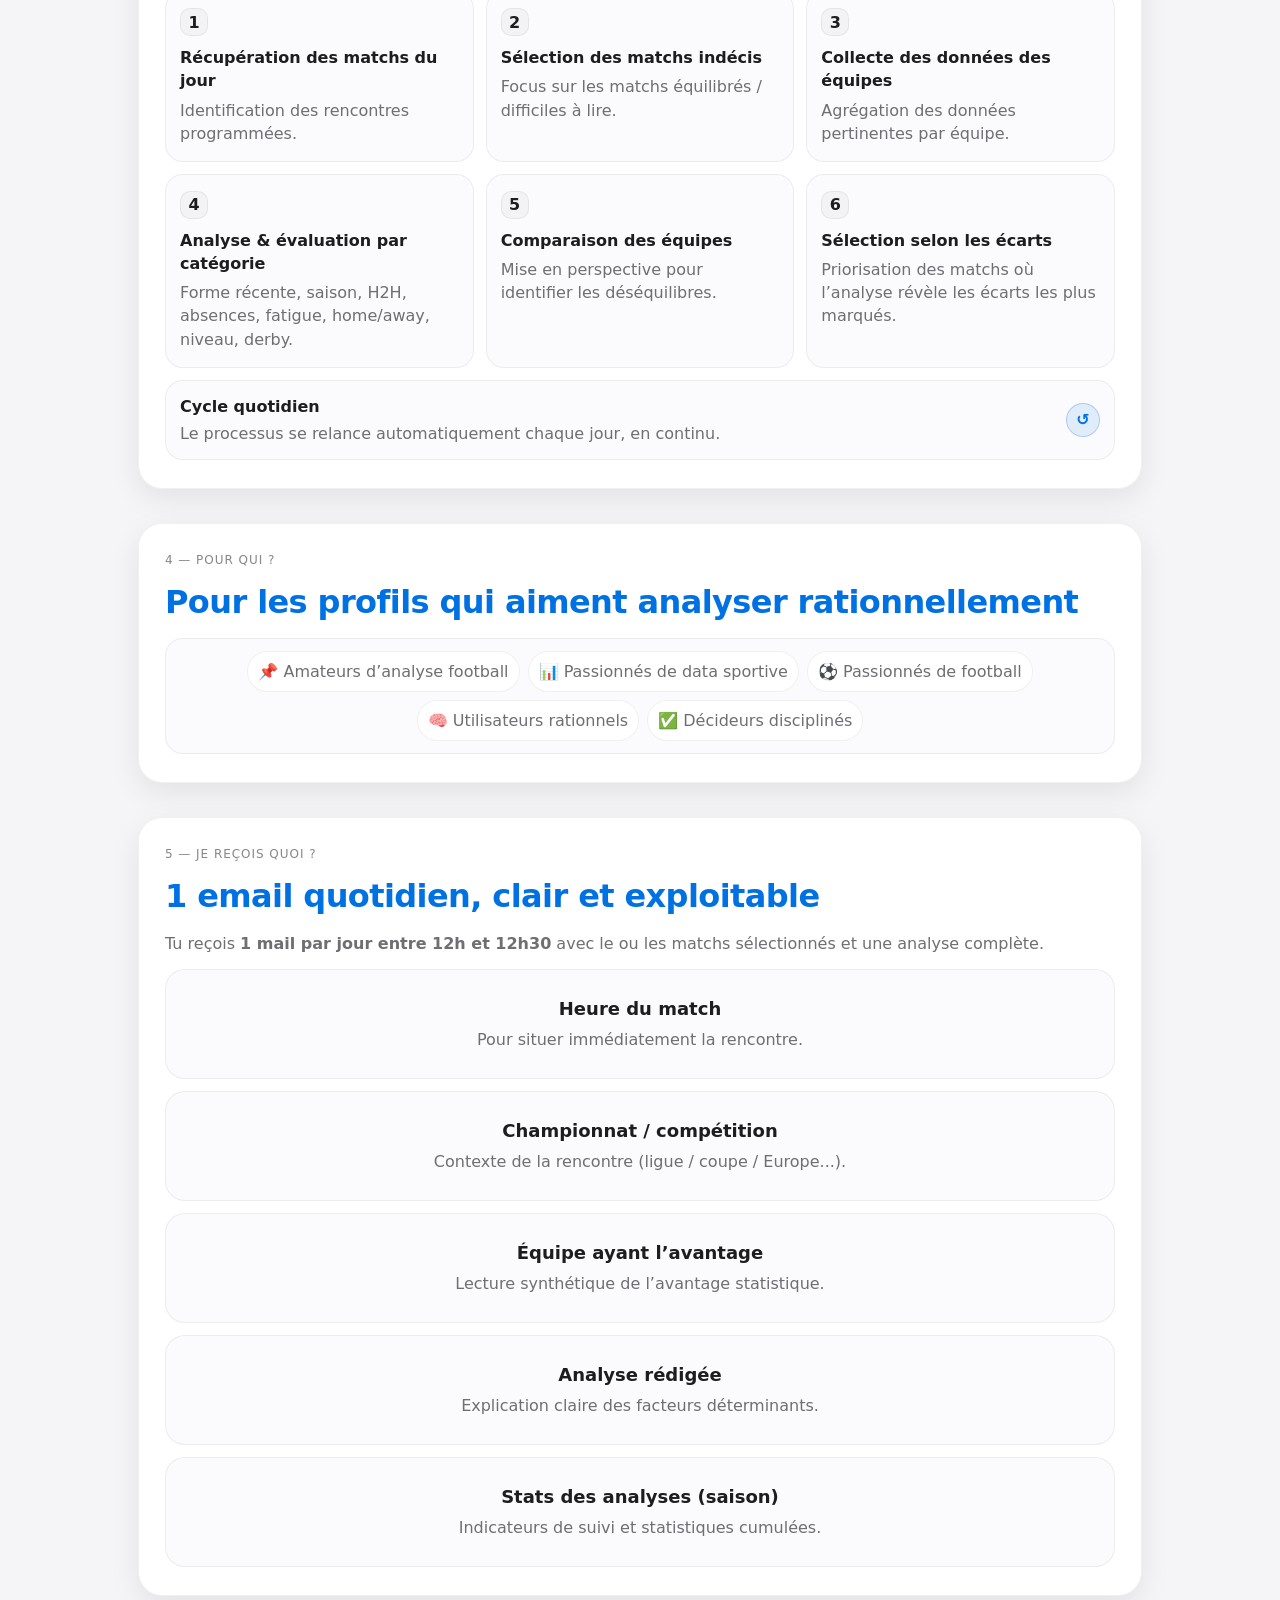
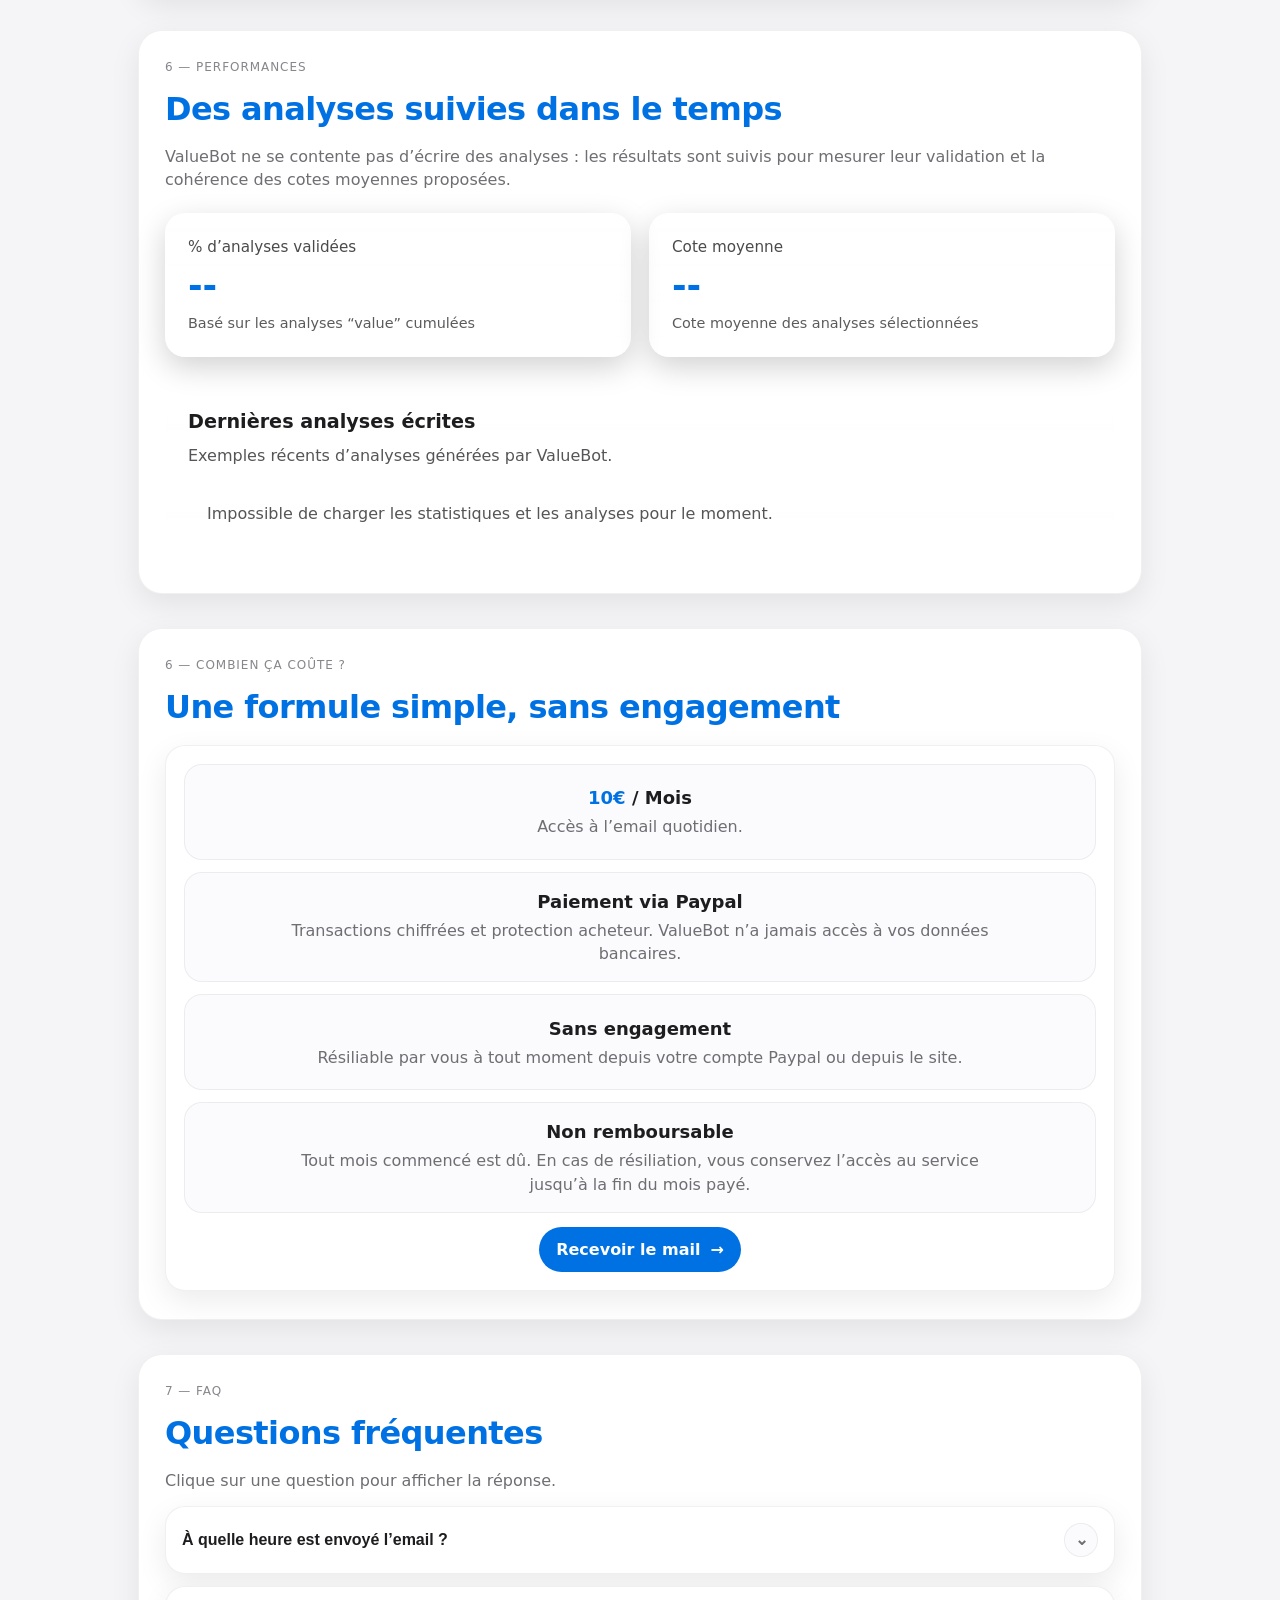
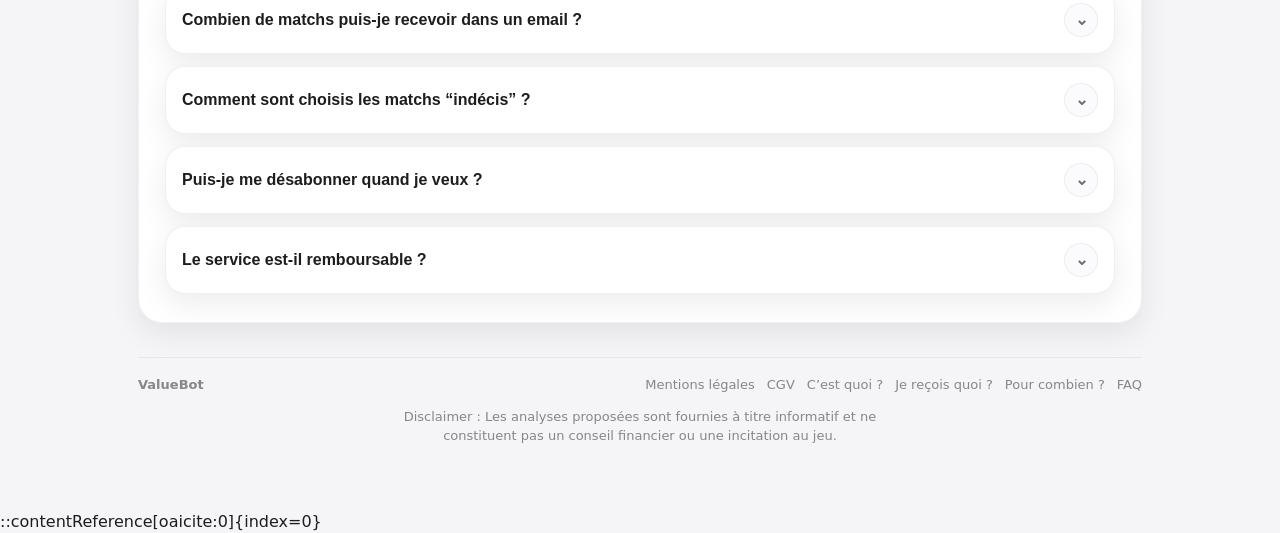
==== commit db41a273: "Add 'Performances' link to navigation" ====
--- a/index.html
+++ b/index.html
@@ -59,6 +59,7 @@
           <a class="navlink" href="#comment">Comment ça marche ?</a>
           <a class="navlink" href="#pourqui">Pour qui ?</a>
           <a class="navlink" href="#je-recois">Je reçois quoi ?</a>
+          <a class="navlink" href="#performances">Performances</a>
           <a class="navlink" href="#prix">Pour combien ?</a>
           <a class="navlink" href="#faq">FAQ</a>
         </nav>
@@ -72,6 +73,7 @@
     <a href="#comment">Comment ça marche ?</a>
     <a href="#pourqui">Pour qui ?</a>
     <a href="#je-recois">Je reçois quoi ?</a>
+    <a href="#performances">Performances</a>
     <a href="#prix">Pour combien ?</a>
     <a href="#faq">FAQ</a>
     <a class="mobilePrimary" href="https://TON-LIEN-STRIPE-CHECKOUT" target="_blank" rel="noopener">Recevoir l’email</a>
--- a/styles.css
+++ b/styles.css
@@ -824,3 +824,101 @@
     white-space: normal;
   }
 }
+
+.statsGrid{
+  display:grid;
+  grid-template-columns:repeat(2, minmax(0,1fr));
+  gap:18px;
+  margin-top:22px;
+}
+
+.statCard{
+  background:linear-gradient(180deg, rgba(255,255,255,0.03), rgba(255,255,255,0.015));
+  border:1px solid rgba(255,255,255,0.08);
+  border-radius:20px;
+  padding:22px;
+  box-shadow:0 10px 30px rgba(0,0,0,0.18);
+}
+
+.statLabel{
+  font-size:0.95rem;
+  opacity:0.8;
+  margin-bottom:10px;
+}
+
+.statValue{
+  font-size:2.2rem;
+  font-weight:800;
+  line-height:1;
+  color:#0071e3;
+  margin-bottom:10px;
+}
+
+.statHint{
+  font-size:0.9rem;
+  opacity:0.72;
+}
+
+.latestAnalysisBox{
+  margin-top:28px;
+  padding:22px;
+  border-radius:20px;
+  border:1px solid rgba(255,255,255,0.08);
+  background:linear-gradient(180deg, rgba(255,255,255,0.025), rgba(255,255,255,0.015));
+}
+
+.latestAnalysisHead{
+  margin-bottom:18px;
+}
+
+.latestAnalysisHead h3{
+  margin:0 0 8px 0;
+  font-size:1.2rem;
+}
+
+.latestAnalysisHead p{
+  margin:0;
+  opacity:0.75;
+}
+
+.analysisList{
+  display:grid;
+  gap:14px;
+}
+
+.analysisItem{
+  padding:16px 18px;
+  border-radius:16px;
+  border:1px solid rgba(255,255,255,0.08);
+  background:rgba(255,255,255,0.02);
+}
+
+.analysisMeta{
+  display:flex;
+  flex-wrap:wrap;
+  gap:10px;
+  margin-bottom:10px;
+  font-size:0.88rem;
+  opacity:0.75;
+}
+
+.analysisText{
+  line-height:1.6;
+  white-space:pre-line;
+}
+
+.analysisItem.loading,
+.analysisItem.empty,
+.analysisItem.error{
+  opacity:0.75;
+}
+
+@media (max-width: 760px){
+  .statsGrid{
+    grid-template-columns:1fr;
+  }
+
+  .statValue{
+    font-size:1.9rem;
+  }
+}
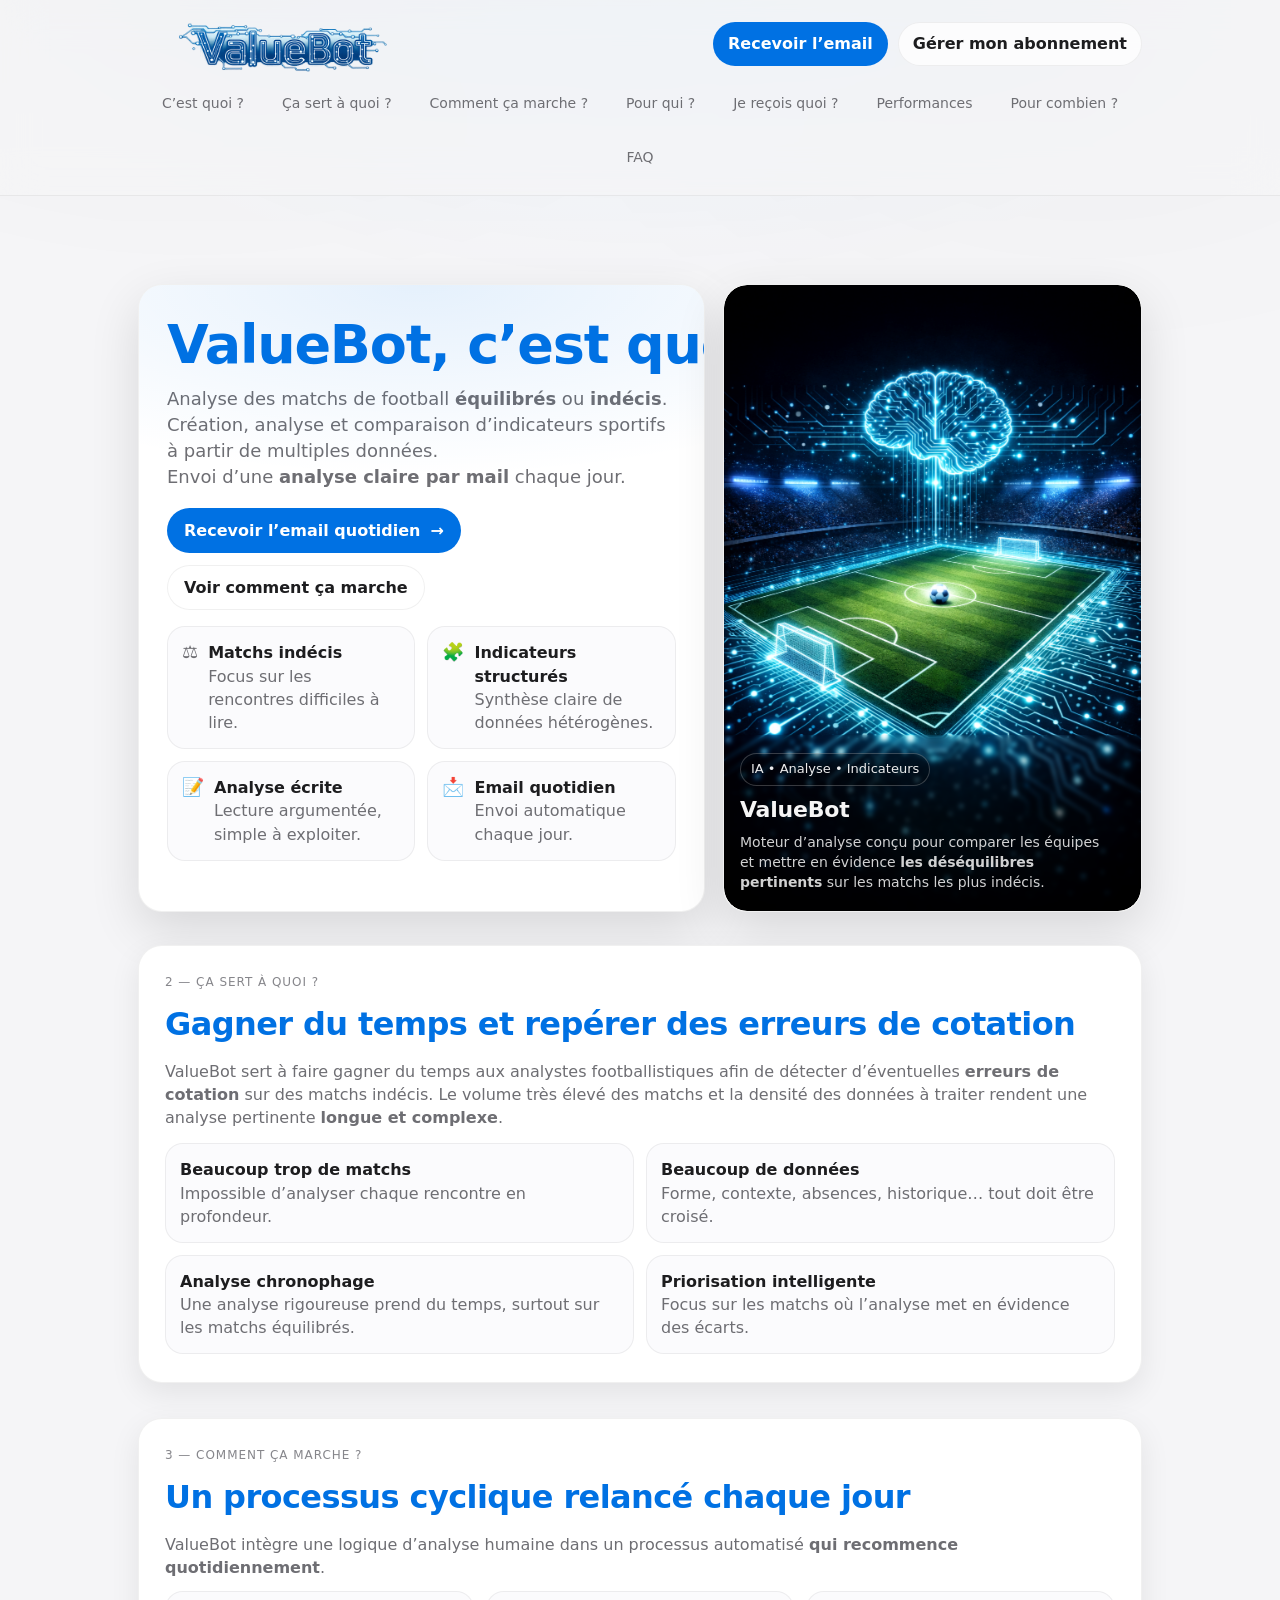
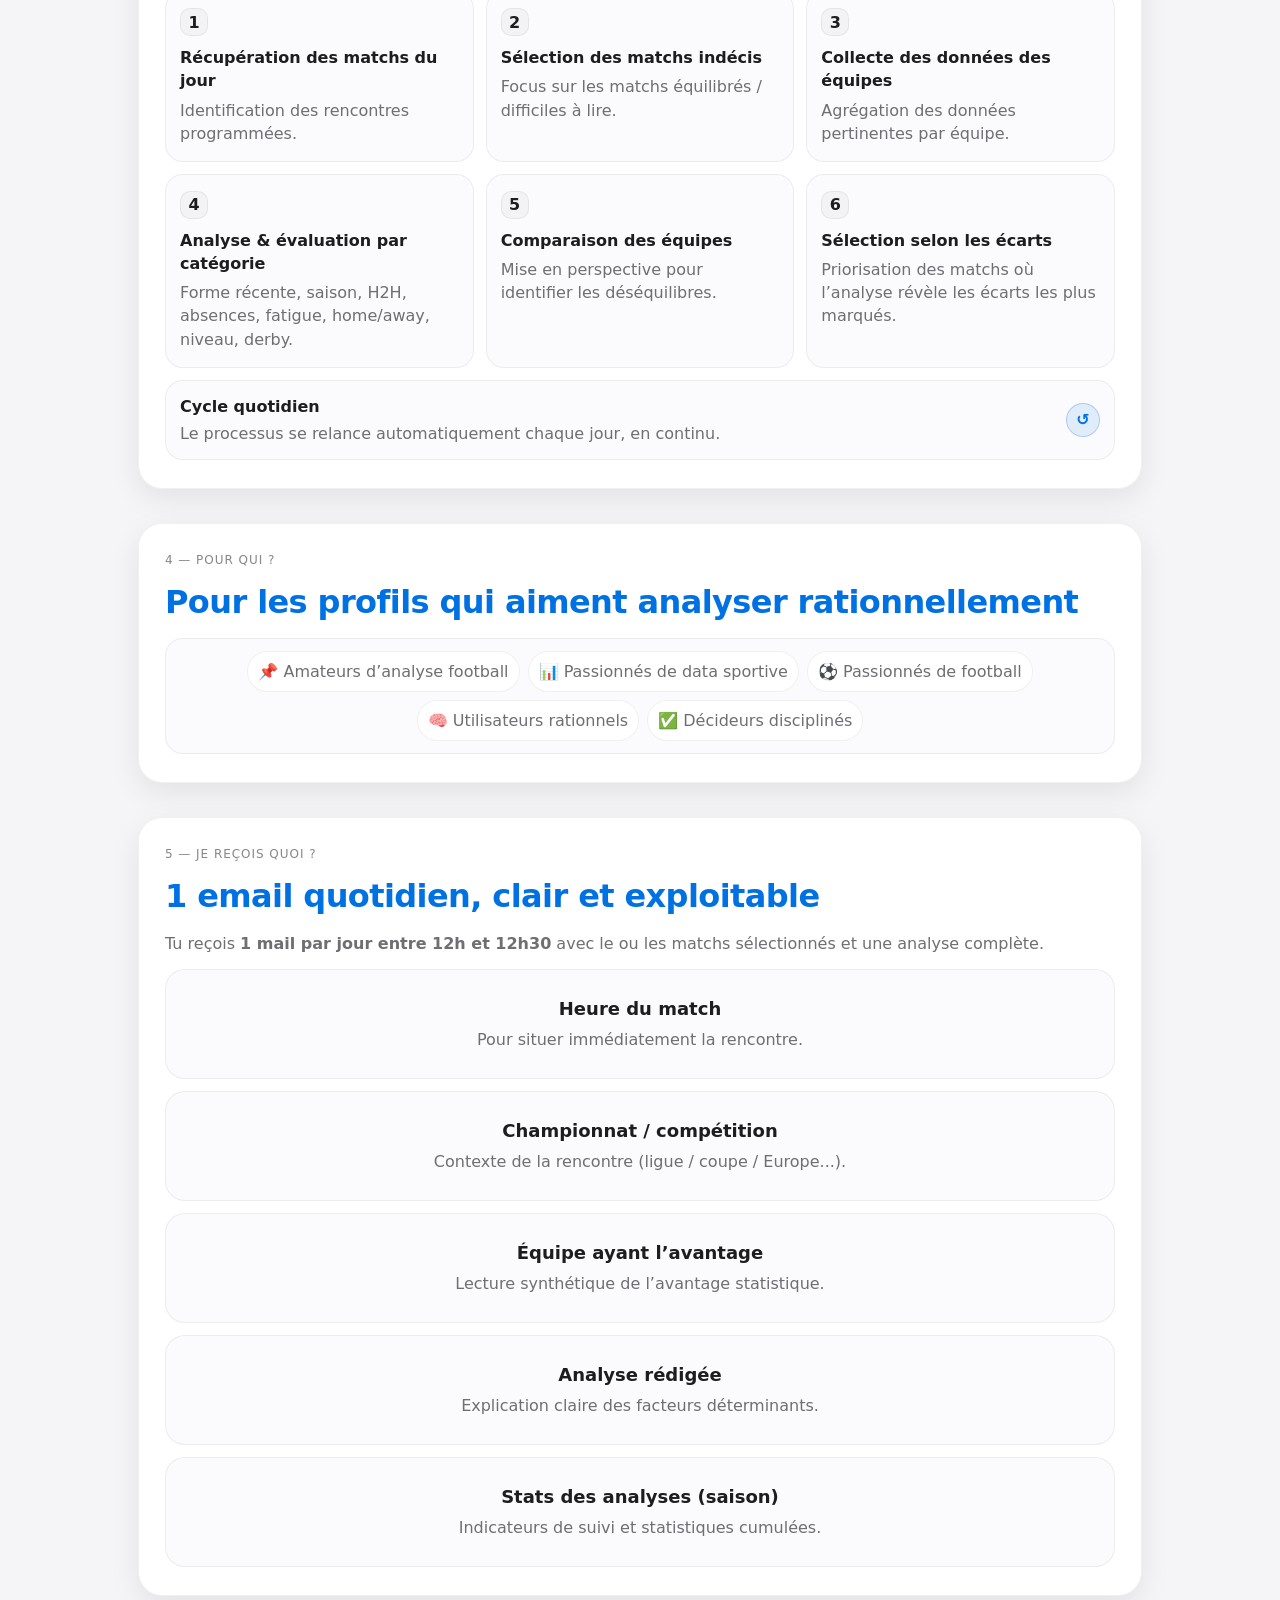
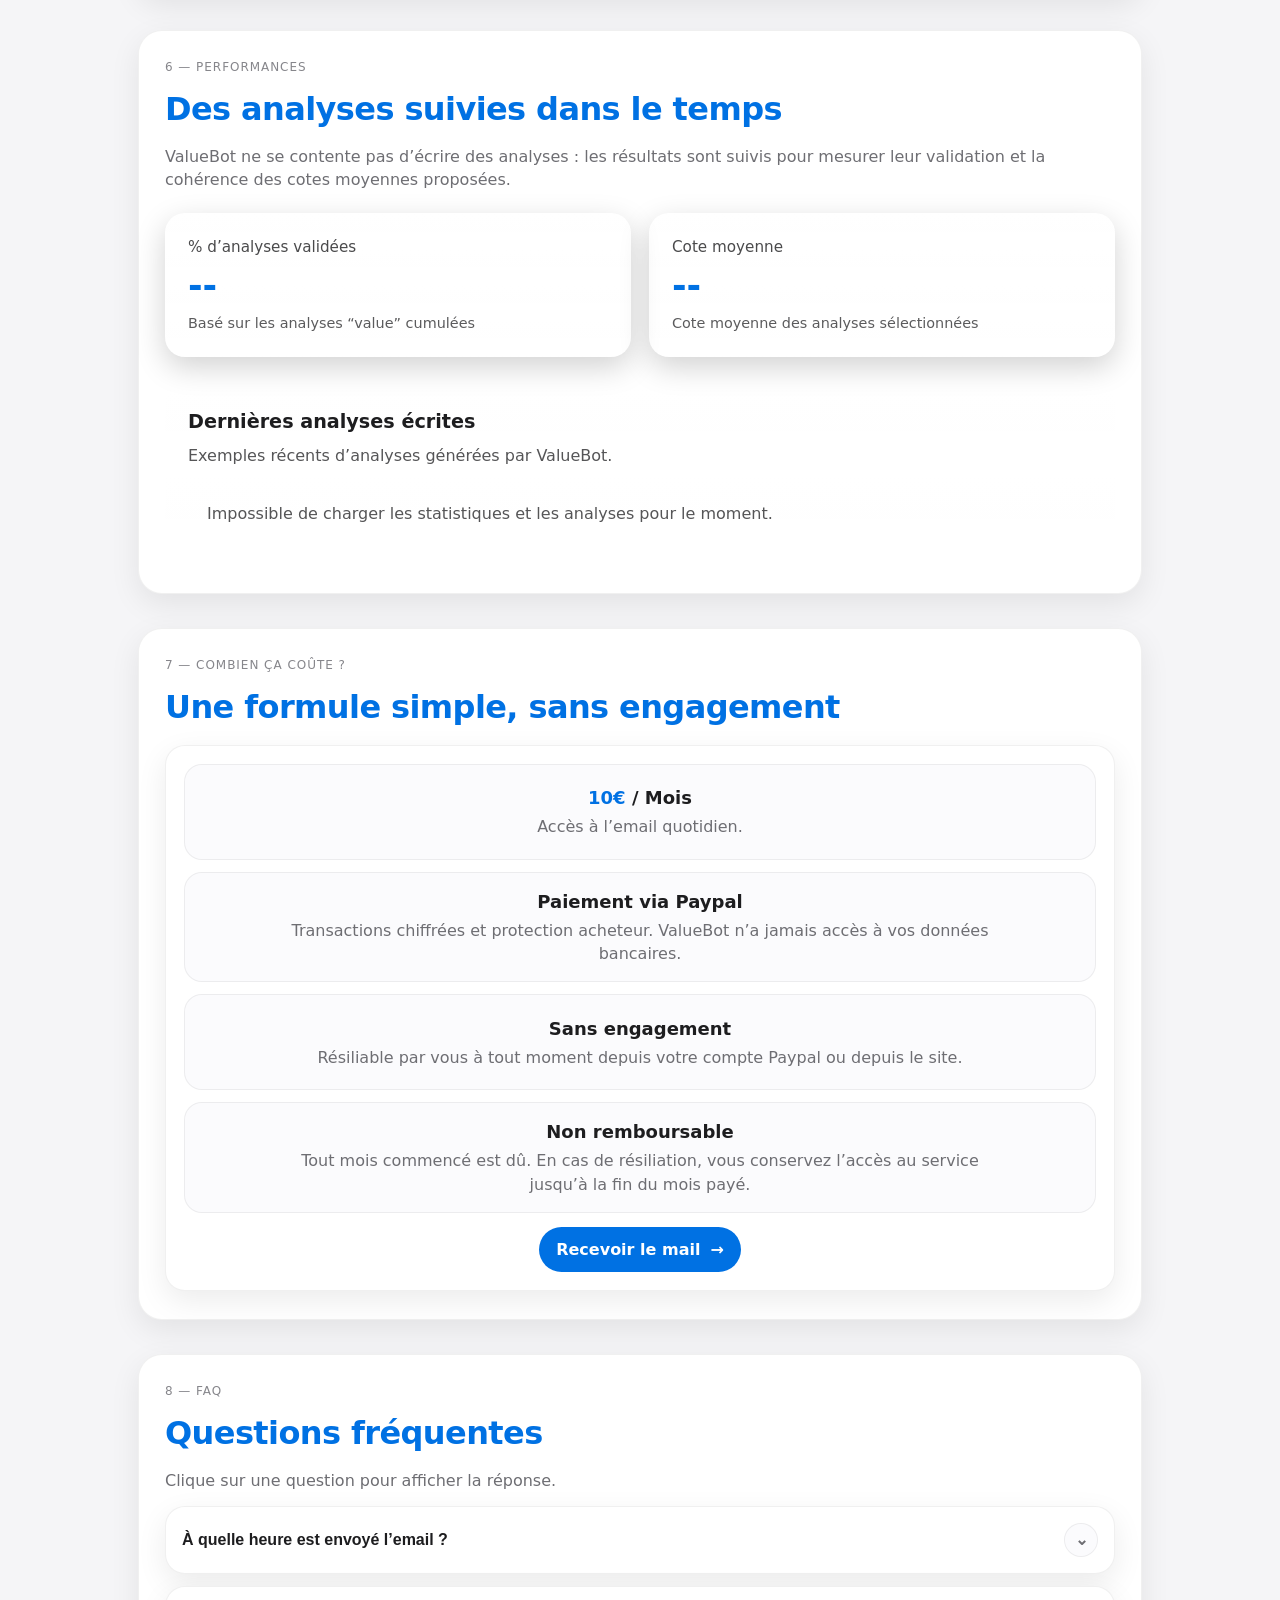
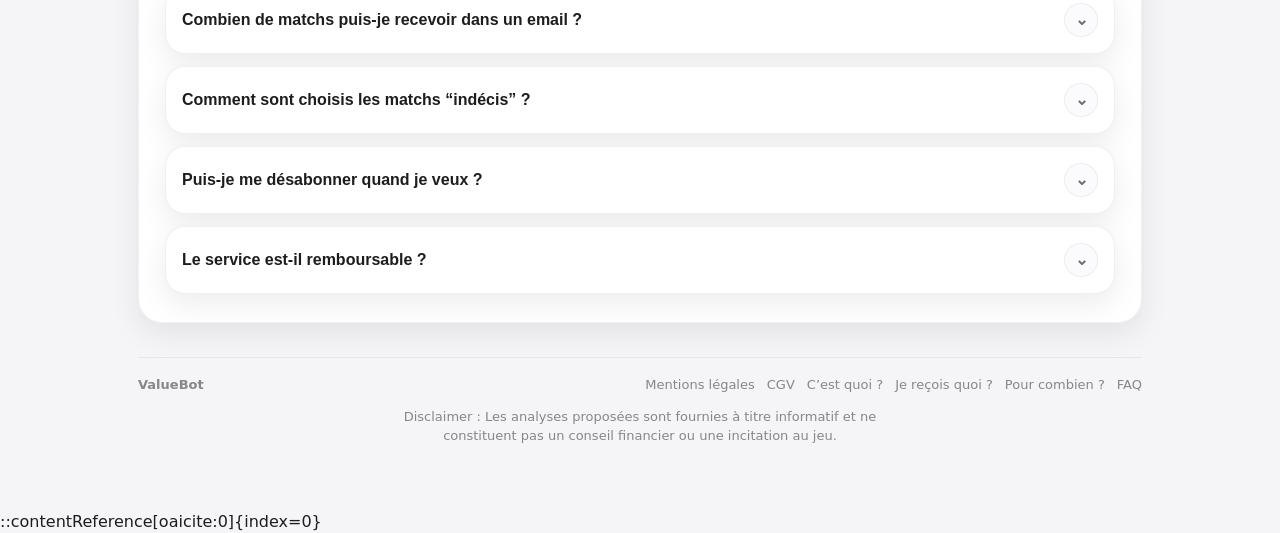
==== commit 6d02fd73: "Update section numbers in index.html" ====
--- a/index.html
+++ b/index.html
@@ -223,7 +223,7 @@
       </div>
     </section>
 
-    <!-- Section 6 bis -->
+    <!-- Section 6 -->
     <section id="performances" class="sectionCard">
       <p class="kicker">6 — Performances</p>
       <h2 class="accentTitle">Des analyses suivies dans le temps</h2>
@@ -258,9 +258,9 @@
       </div>
     </section>
 
-    <!-- Section 6 -->
+    <!-- Section 7 -->
     <section id="prix" class="sectionCard">
-      <p class="kicker">6 — Combien ça coûte ?</p>
+      <p class="kicker">7 — Combien ça coûte ?</p>
       <h2 class="accentTitle">Une formule simple, sans engagement</h2>
 
       <div class="priceWrap">
@@ -290,9 +290,9 @@
       </div>
     </section>
 
-    <!-- Section 7 -->
+    <!-- Section 8 -->
     <section id="faq" class="sectionCard">
-      <p class="kicker">7 — FAQ</p>
+      <p class="kicker">8 — FAQ</p>
       <h2 class="accentTitle">Questions fréquentes</h2>
       <p class="p">Clique sur une question pour afficher la réponse.</p>
 
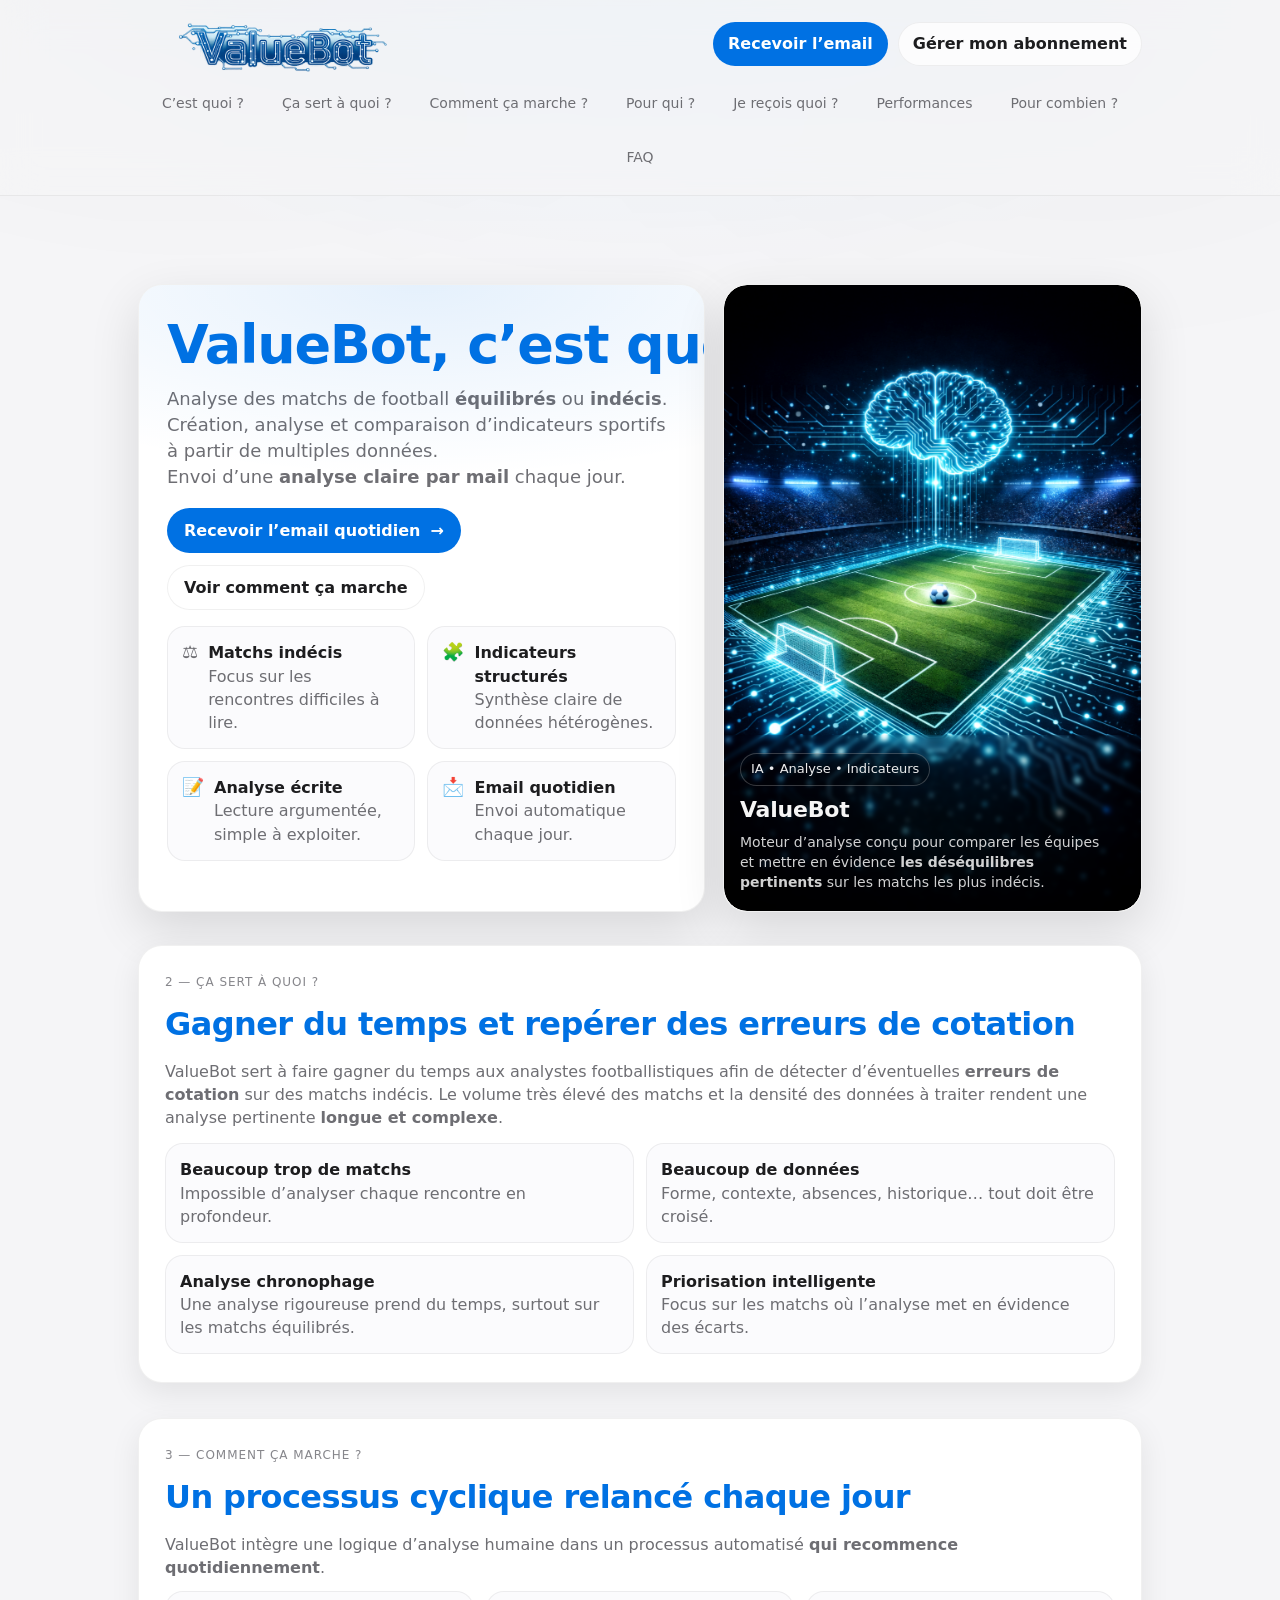
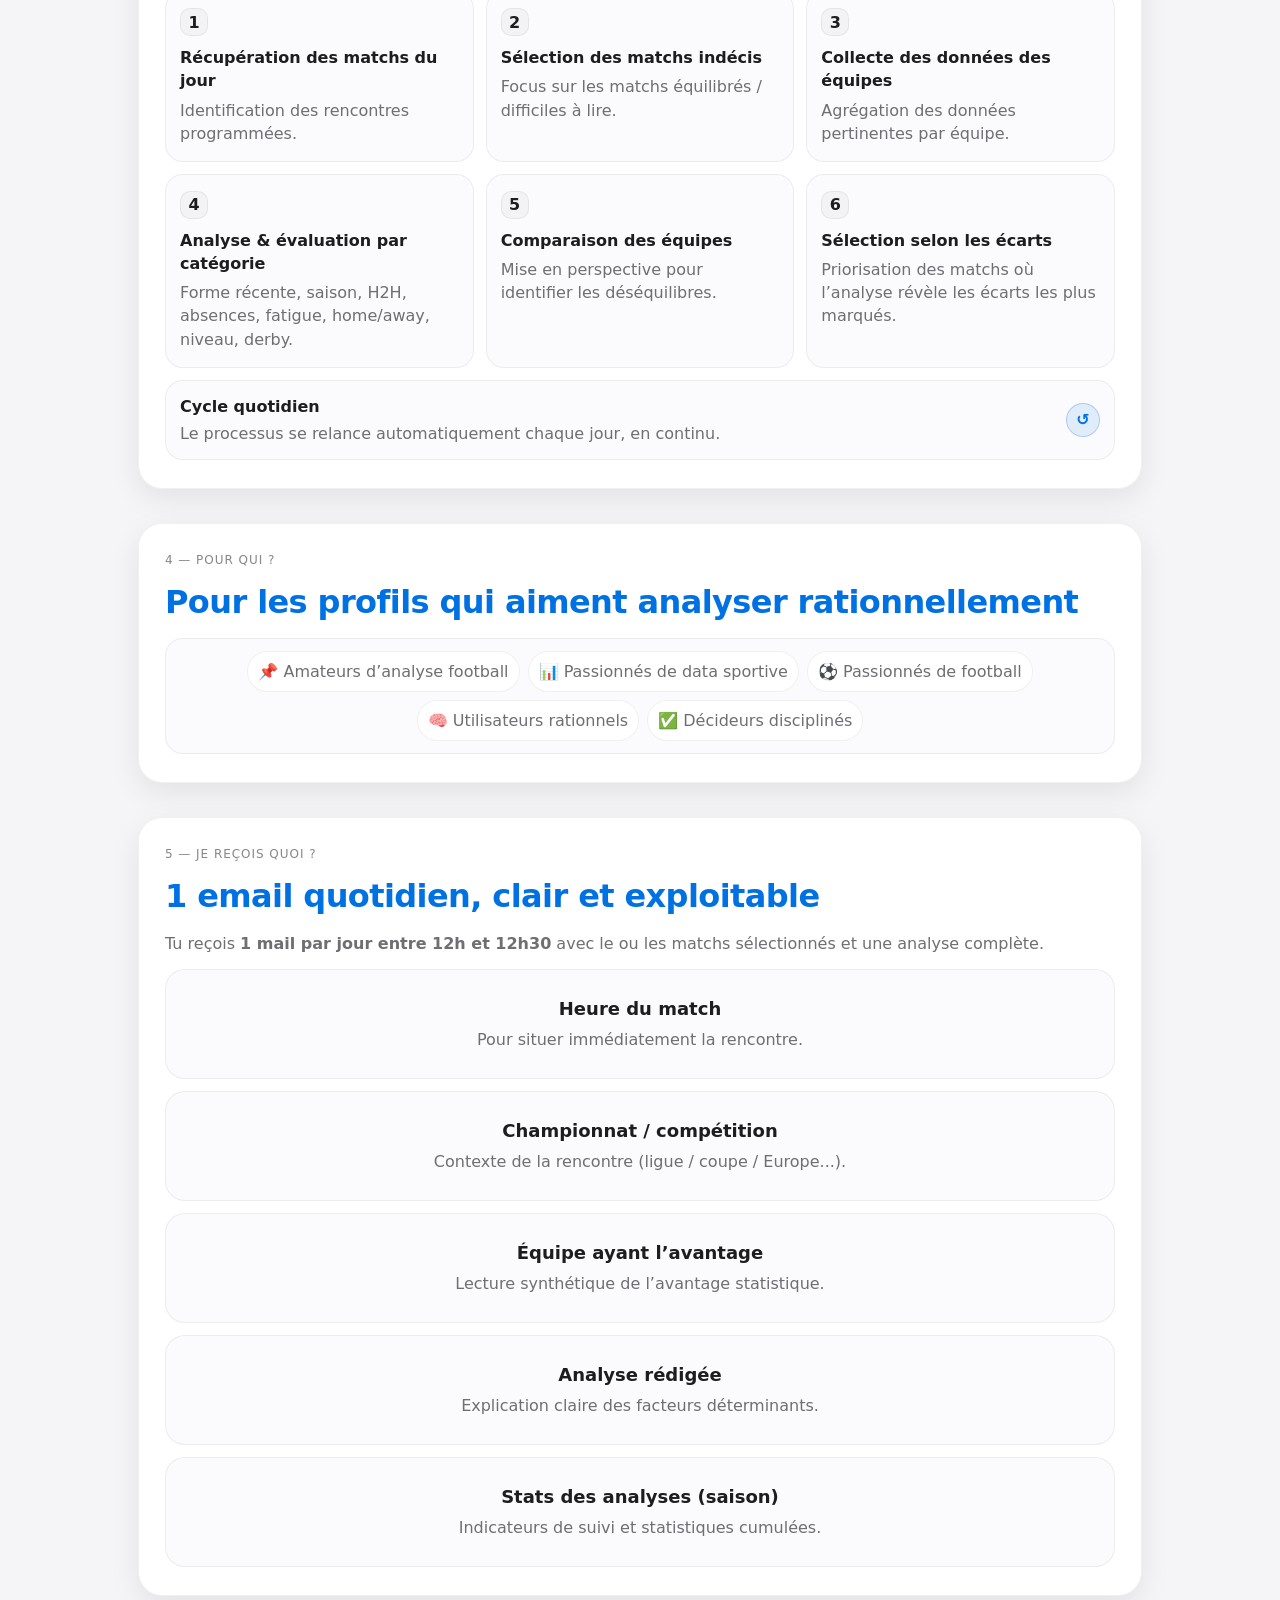
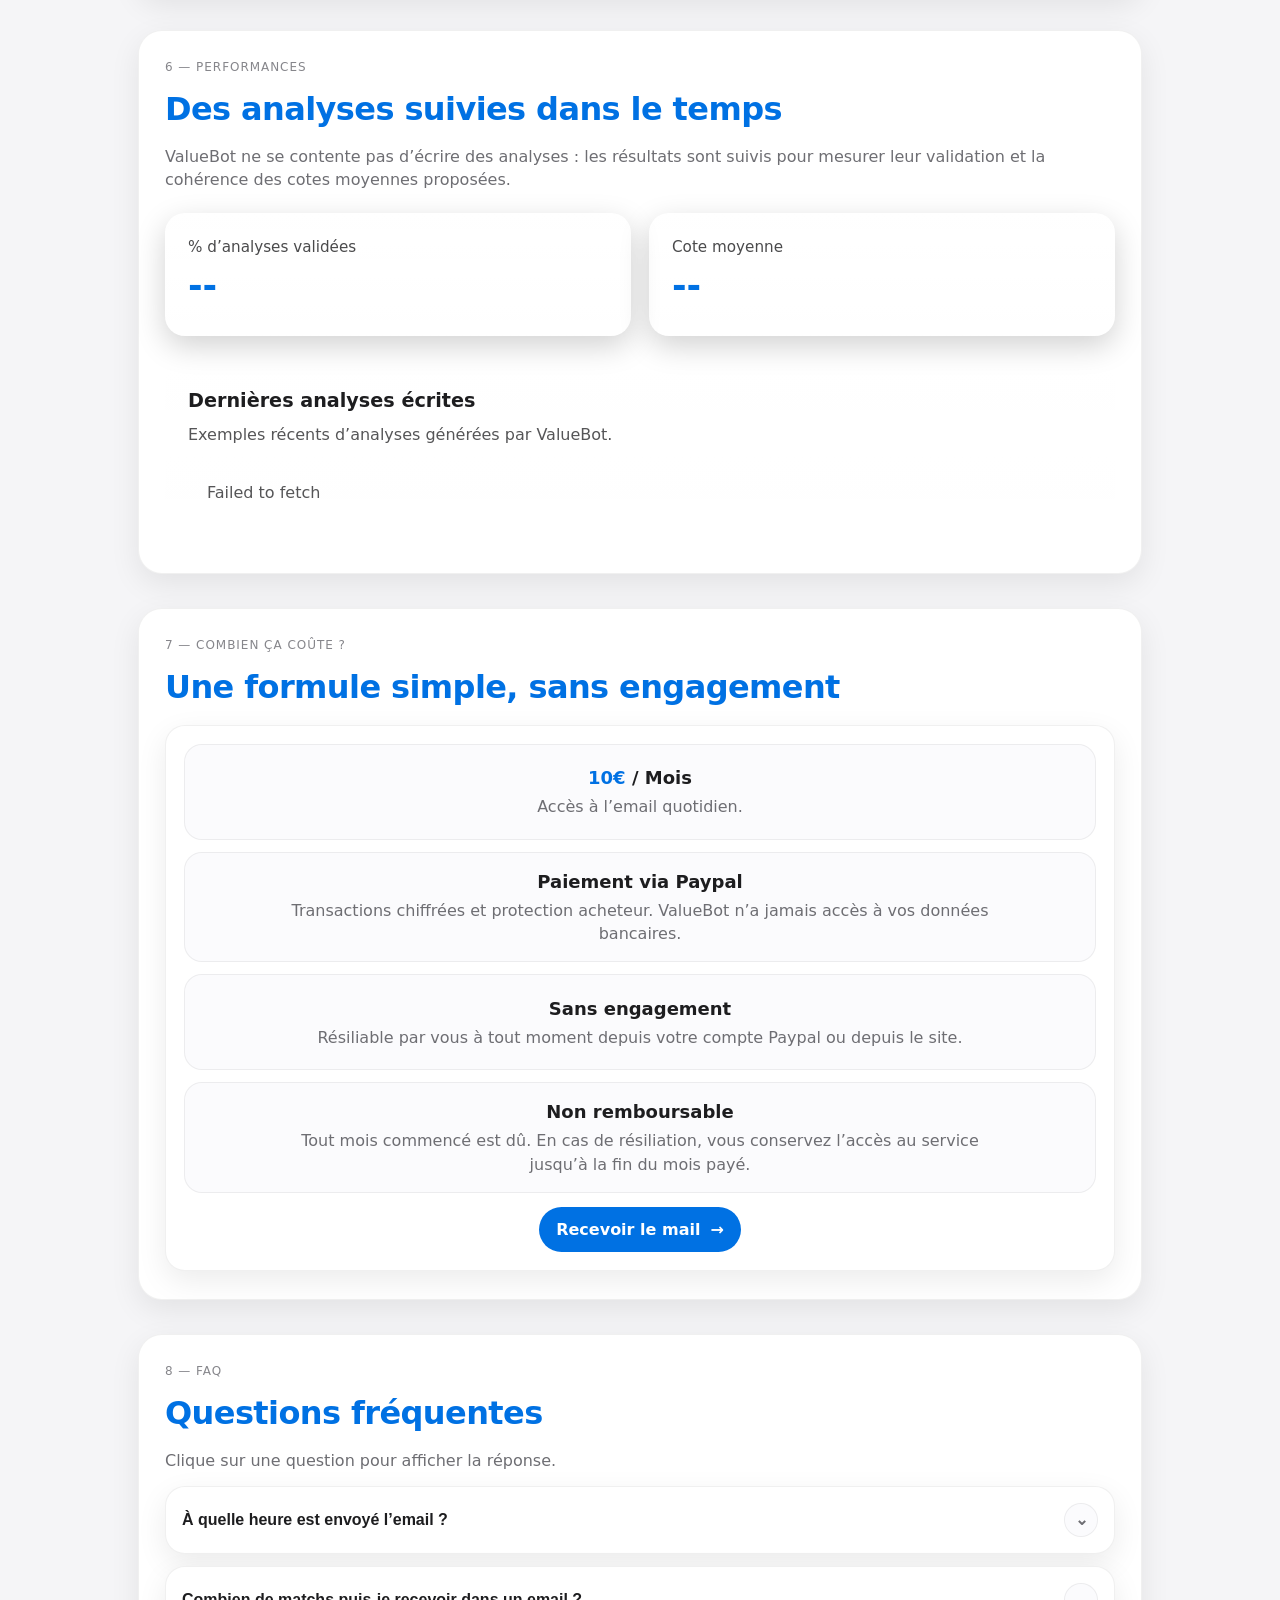
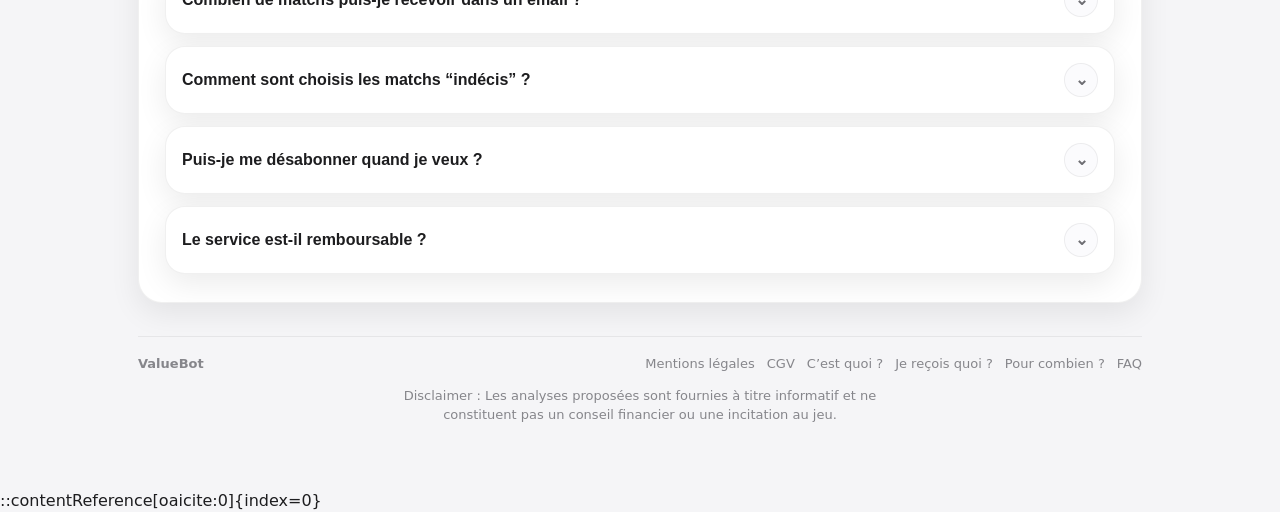
==== commit 0f3b2475: "Remove hint text from stats cards Removed hint text from statistics cards in index.html." ====
--- a/index.html
+++ b/index.html
@@ -236,13 +236,11 @@
         <div class="statCard">
           <div class="statLabel">% d’analyses validées</div>
           <div class="statValue" id="pctWinValue">--</div>
-          <div class="statHint">Basé sur les analyses “value” cumulées</div>
         </div>
     
         <div class="statCard">
           <div class="statLabel">Cote moyenne</div>
           <div class="statValue" id="avgOddsValue">--</div>
-          <div class="statHint">Cote moyenne des analyses sélectionnées</div>
         </div>
       </div>
     
--- a/styles.css
+++ b/styles.css
@@ -905,6 +905,16 @@
 .analysisText{
   line-height:1.6;
   white-space:pre-line;
+    color:#333;
+}
+
+.analysisText em{
+  font-style:normal;
+  font-weight:600;
+}
+
+.analysisText strong{
+  font-weight:700;
 }
 
 .analysisItem.loading,
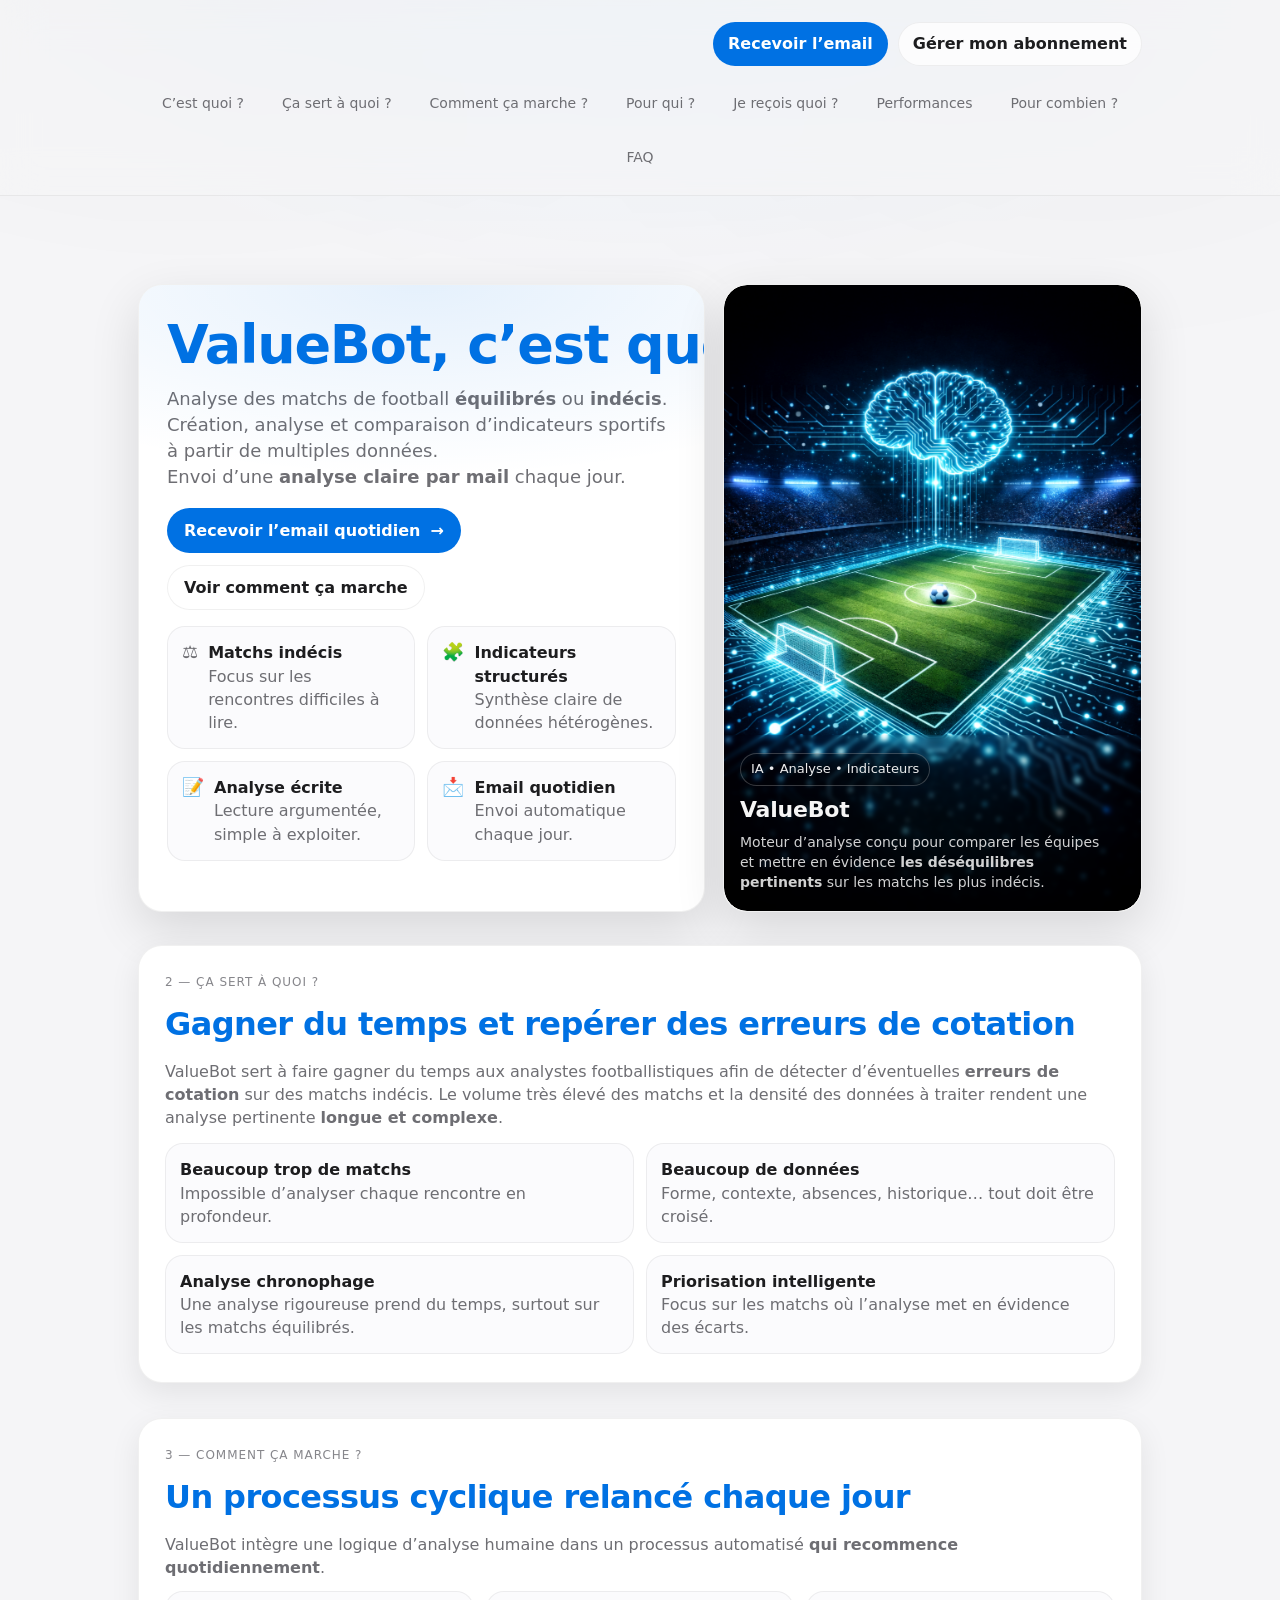
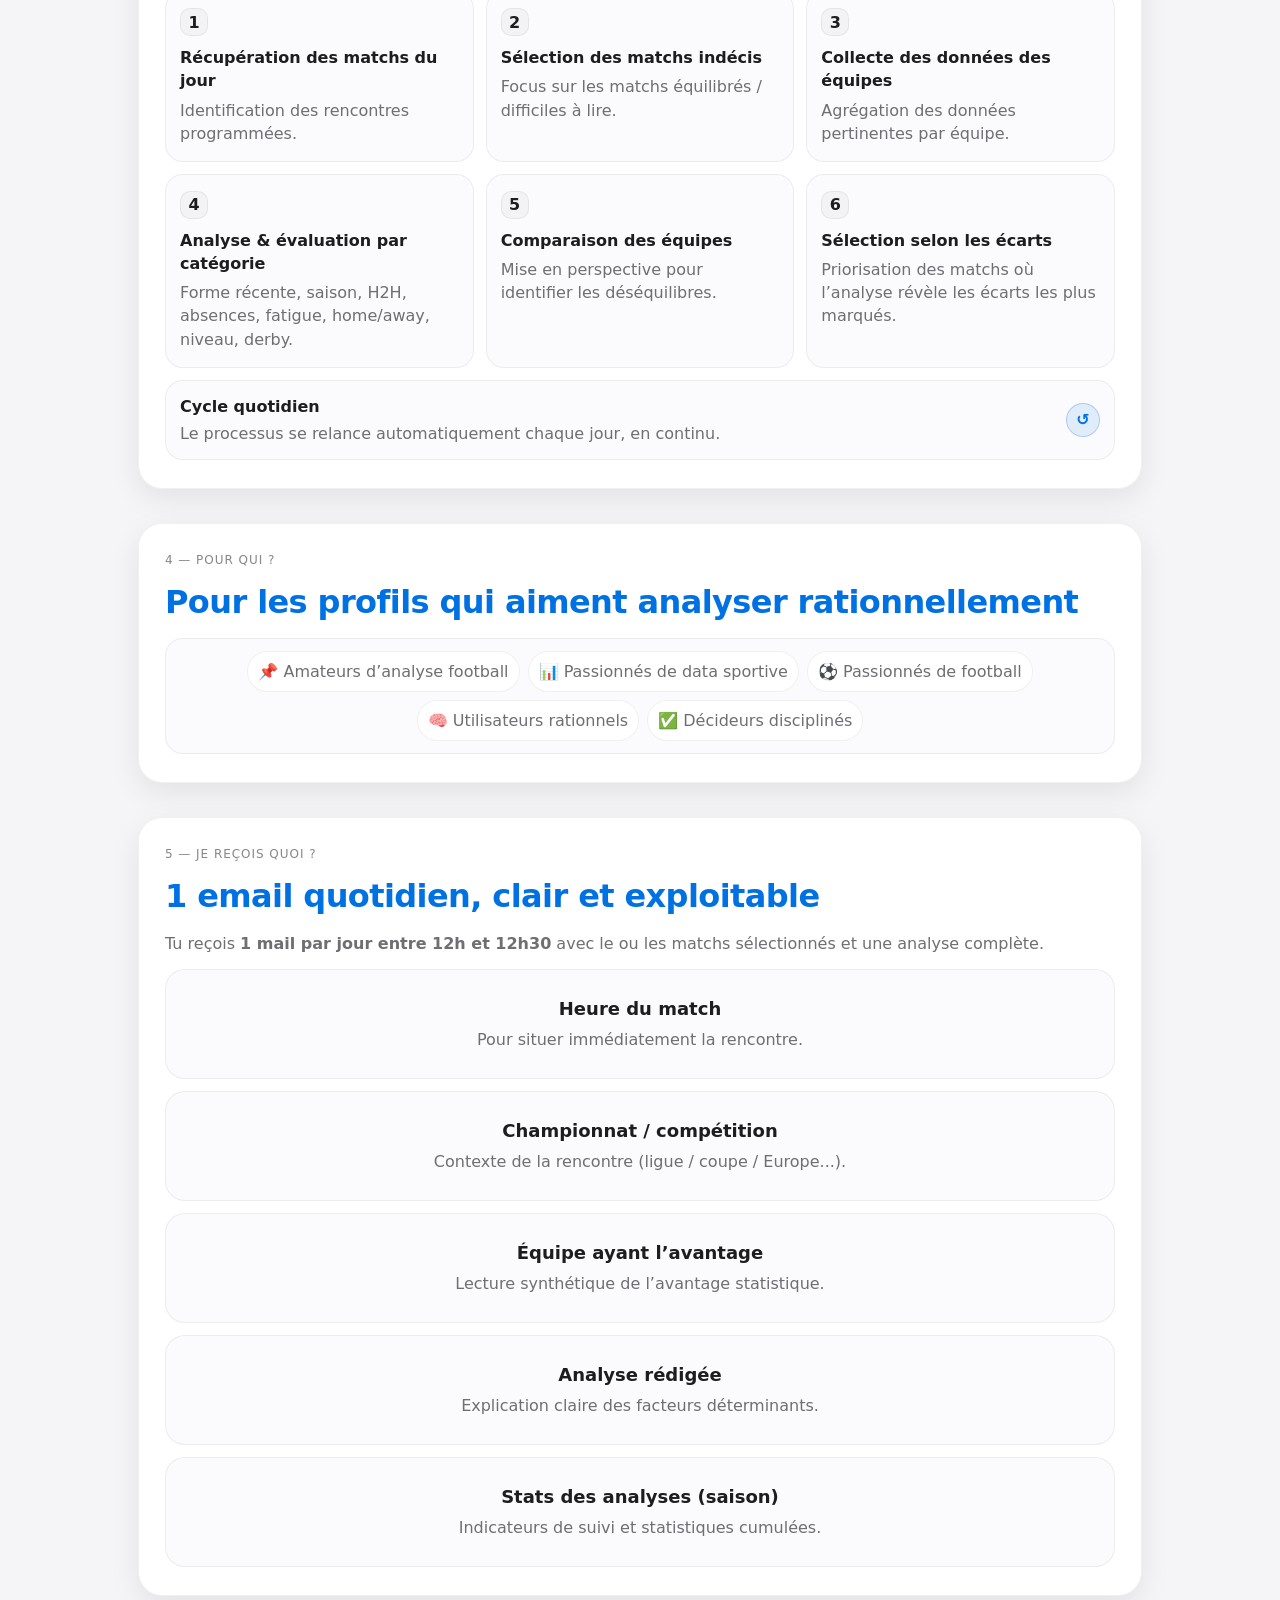
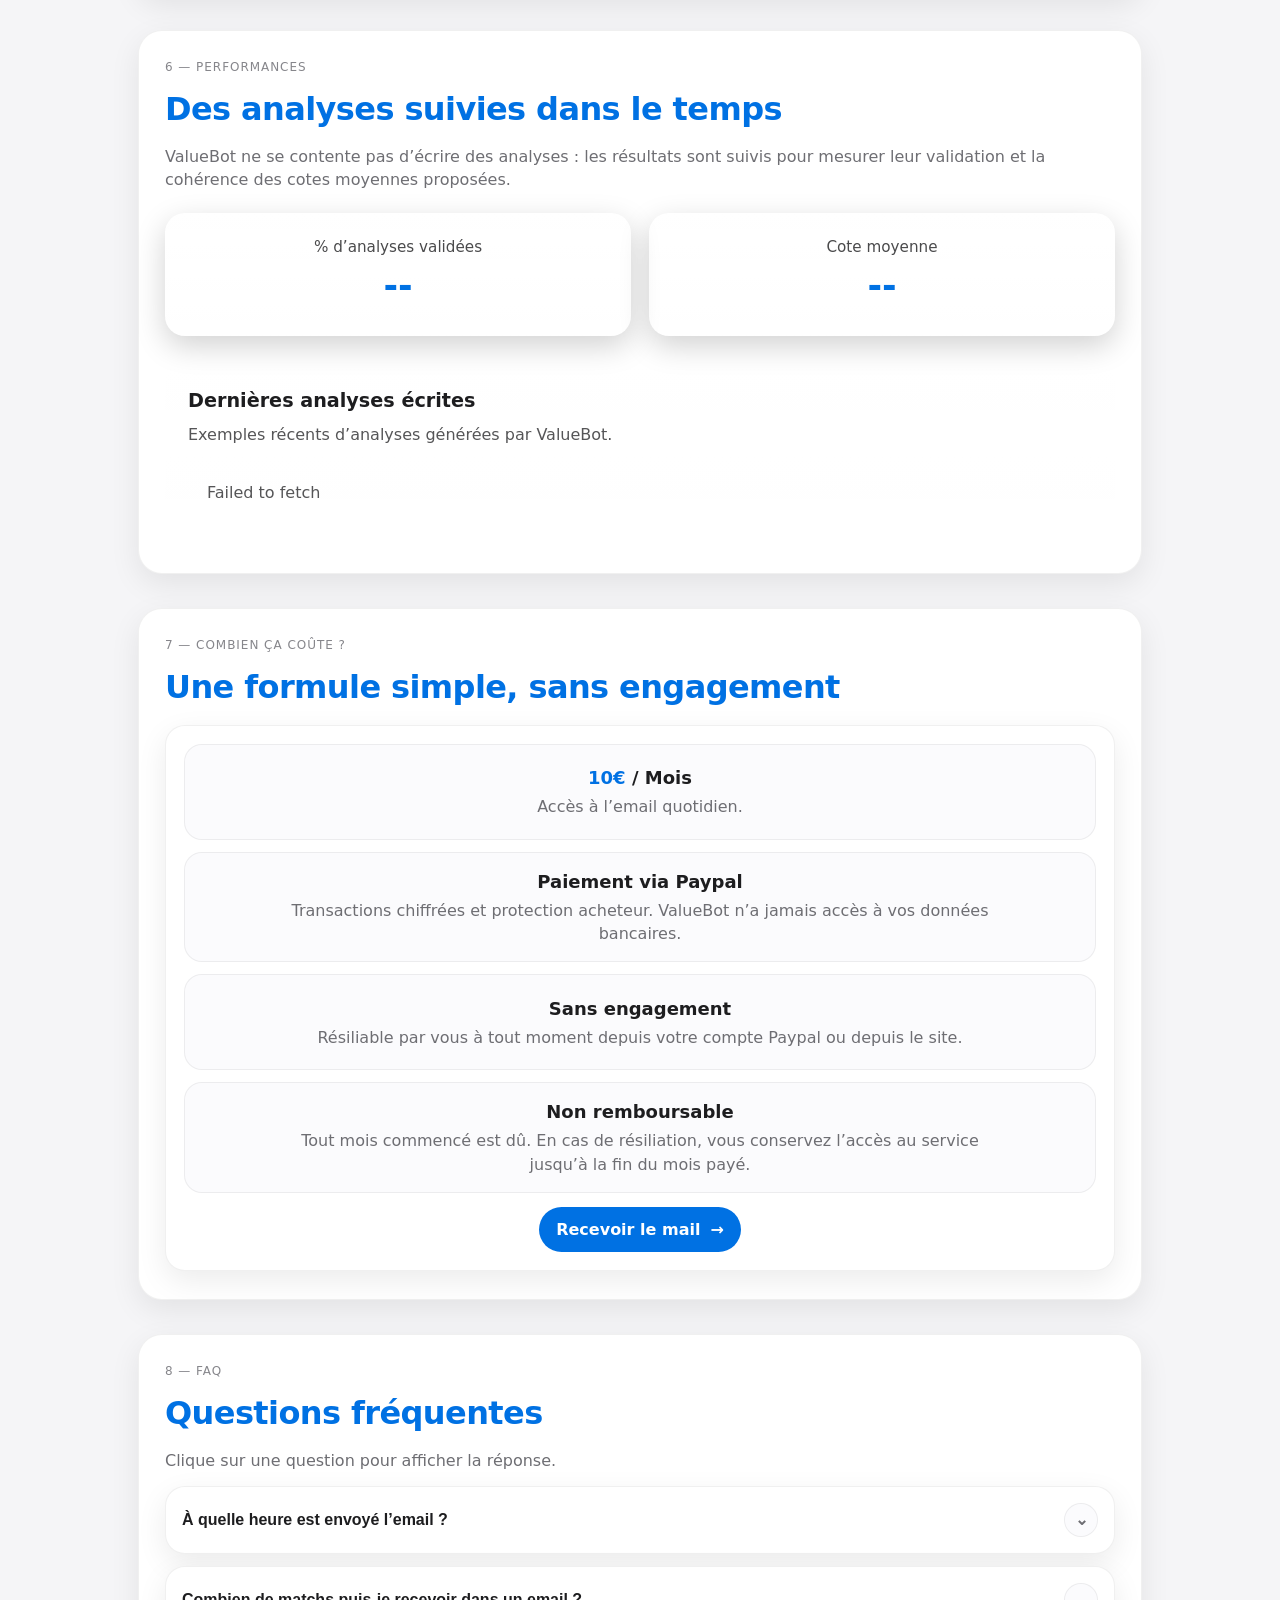
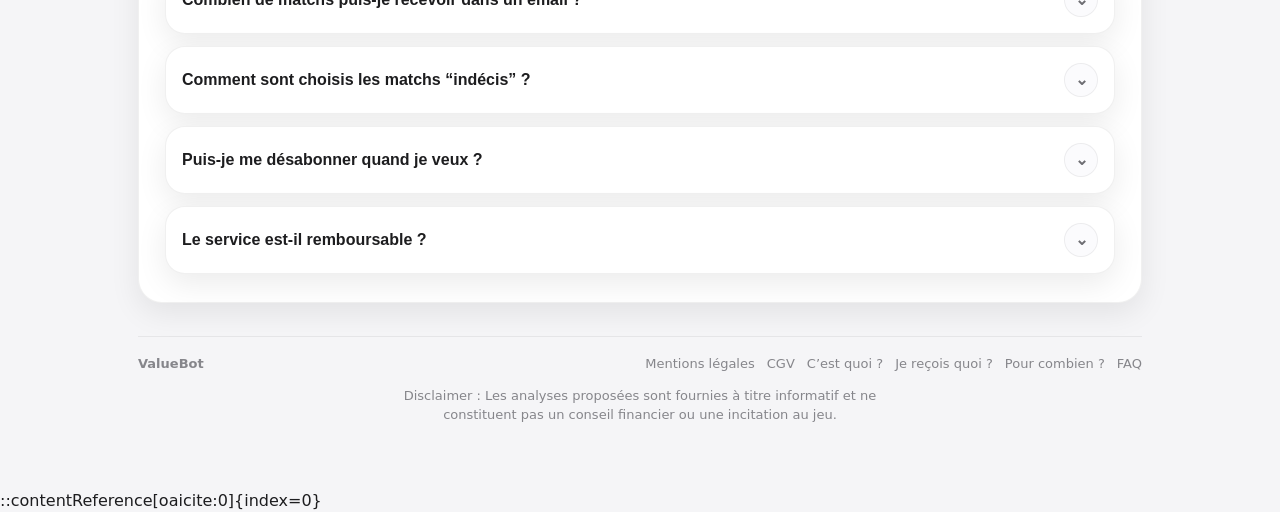
==== commit cbaed5cc: "Change logo source from PNG to SVG" ====
--- a/index.html
+++ b/index.html
@@ -36,7 +36,7 @@
         <div class="brand">
           <div class="logo">
             <img class="brandLogo"
-                 src="assets/Logo.png"
+                 src="assets/Logo.svg"
                  alt="ValueBot"
                  loading="eager" />
           </div>
--- a/styles.css
+++ b/styles.css
@@ -838,6 +838,18 @@
   border-radius:20px;
   padding:22px;
   box-shadow:0 10px 30px rgba(0,0,0,0.18);
+
+  display:flex;
+  flex-direction:column;
+  justify-content:center;
+  align-items:center;
+  text-align:center;
+  transition:transform 0.25s ease, box-shadow 0.25s ease;
+}
+
+.statCard:hover{
+  transform:translateY(-4px);
+  box-shadow:0 16px 40px rgba(0,0,0,0.25);
 }
 
 .statLabel{
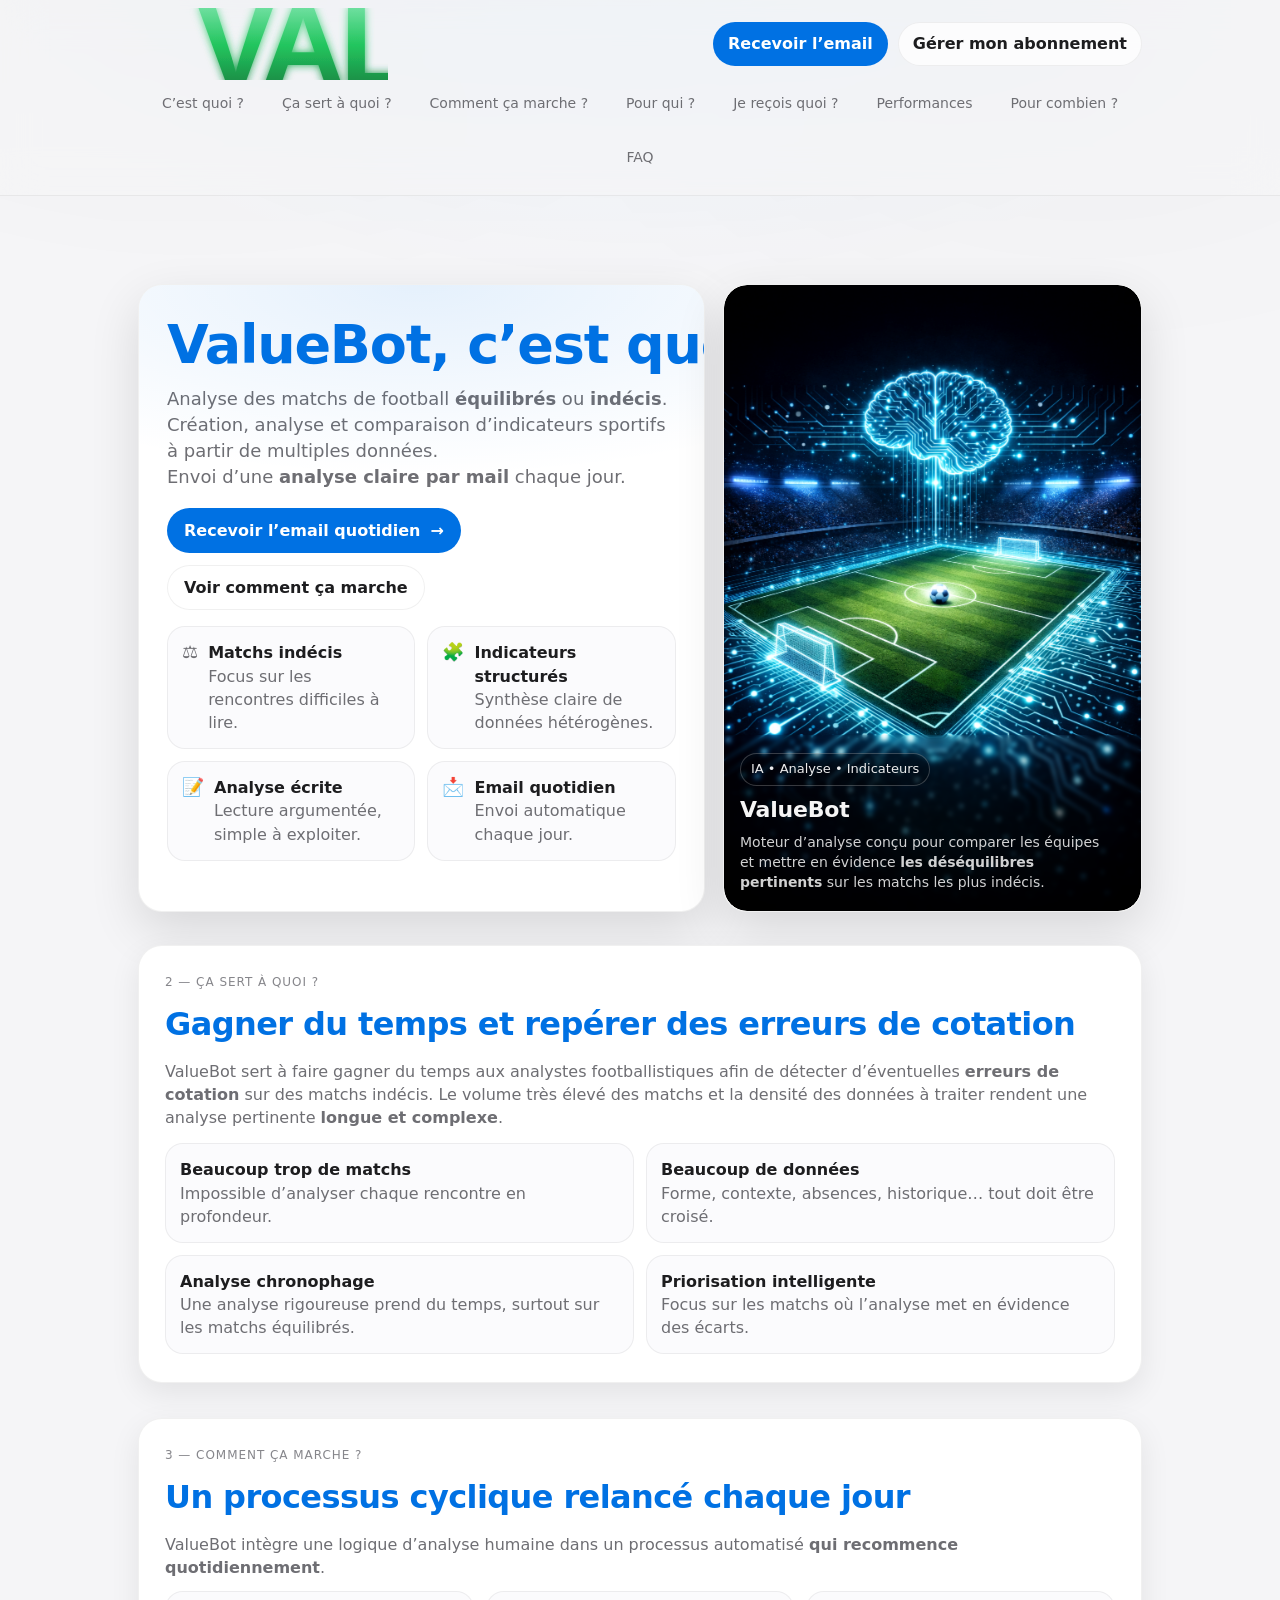
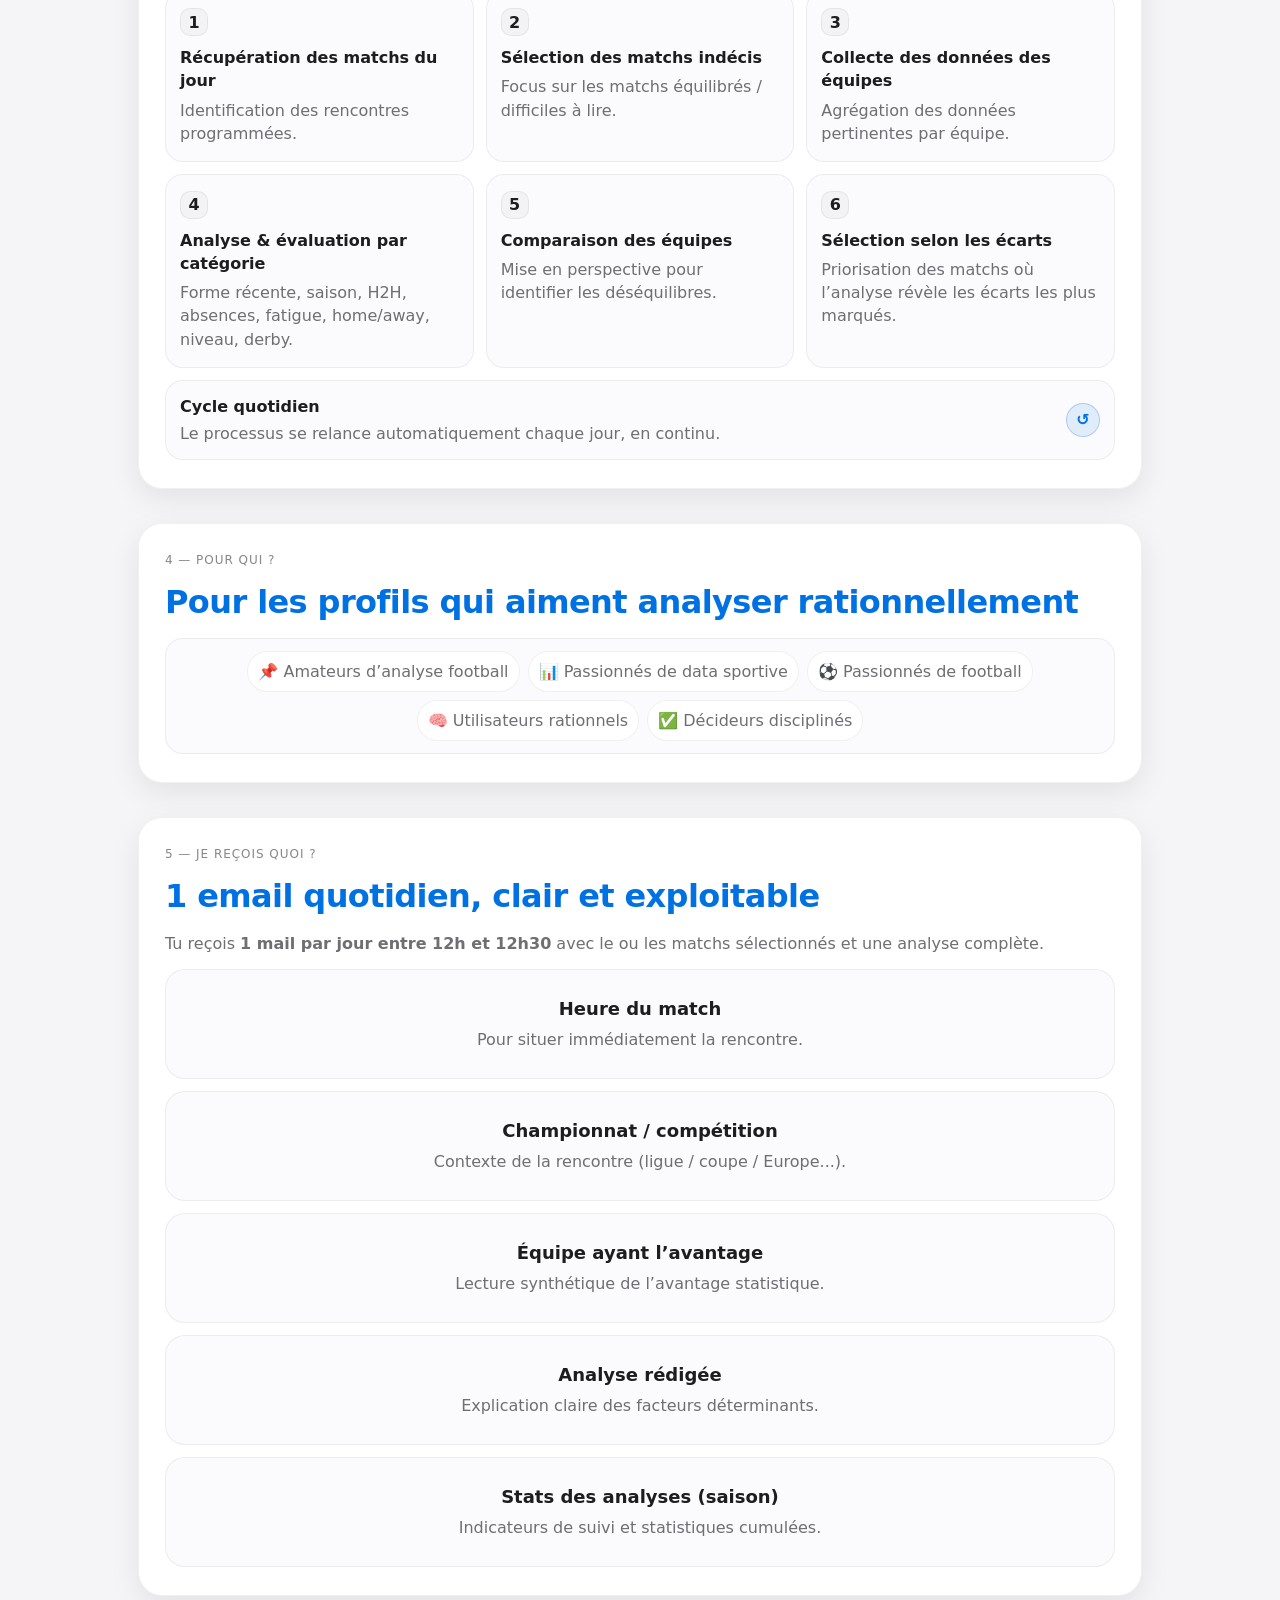
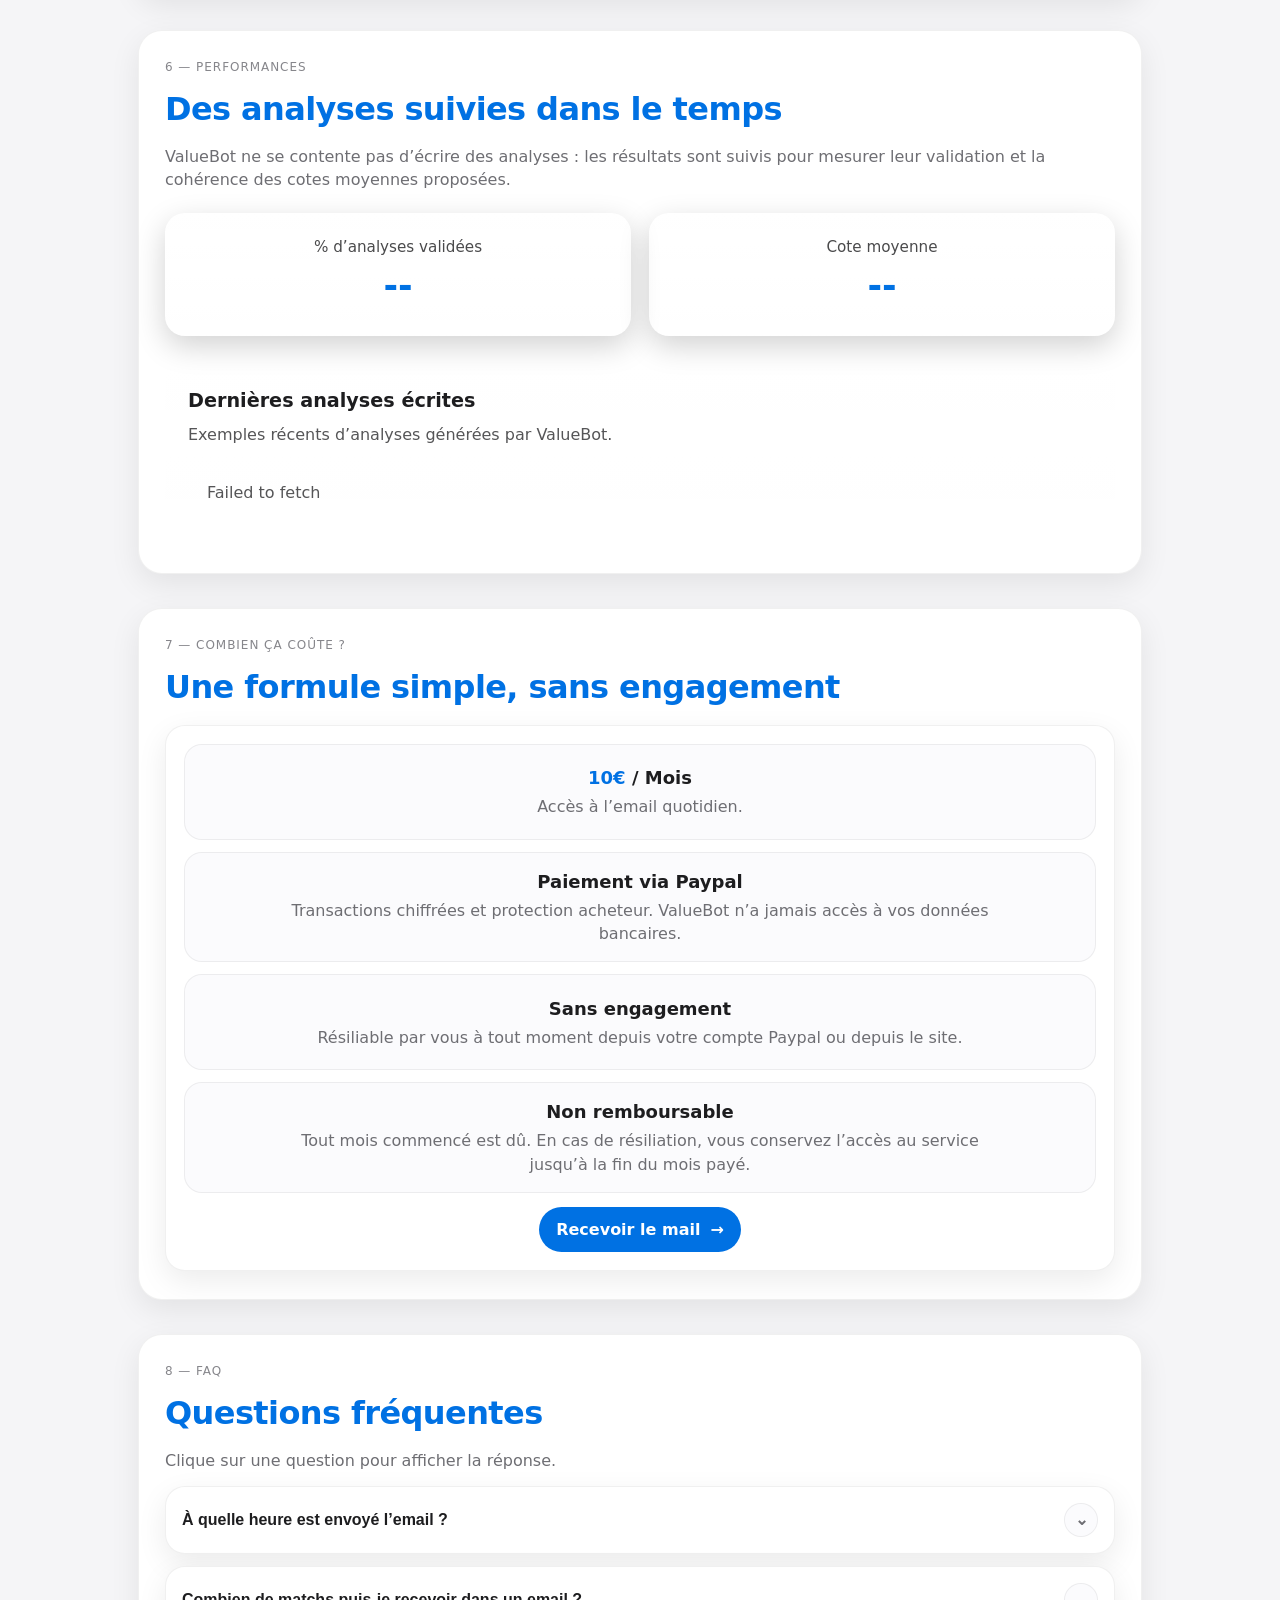
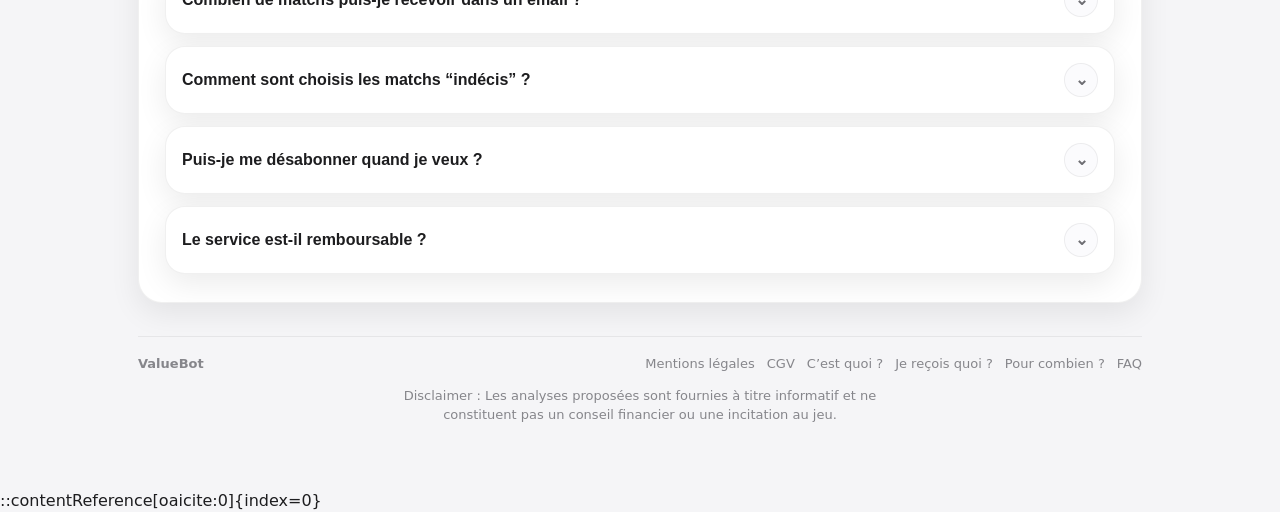
==== commit 0c99294b: "Fix logo filename case in index.html" ====
--- a/index.html
+++ b/index.html
@@ -36,7 +36,7 @@
         <div class="brand">
           <div class="logo">
             <img class="brandLogo"
-                 src="assets/Logo.svg"
+                 src="assets/logo.svg"
                  alt="ValueBot"
                  loading="eager" />
           </div>
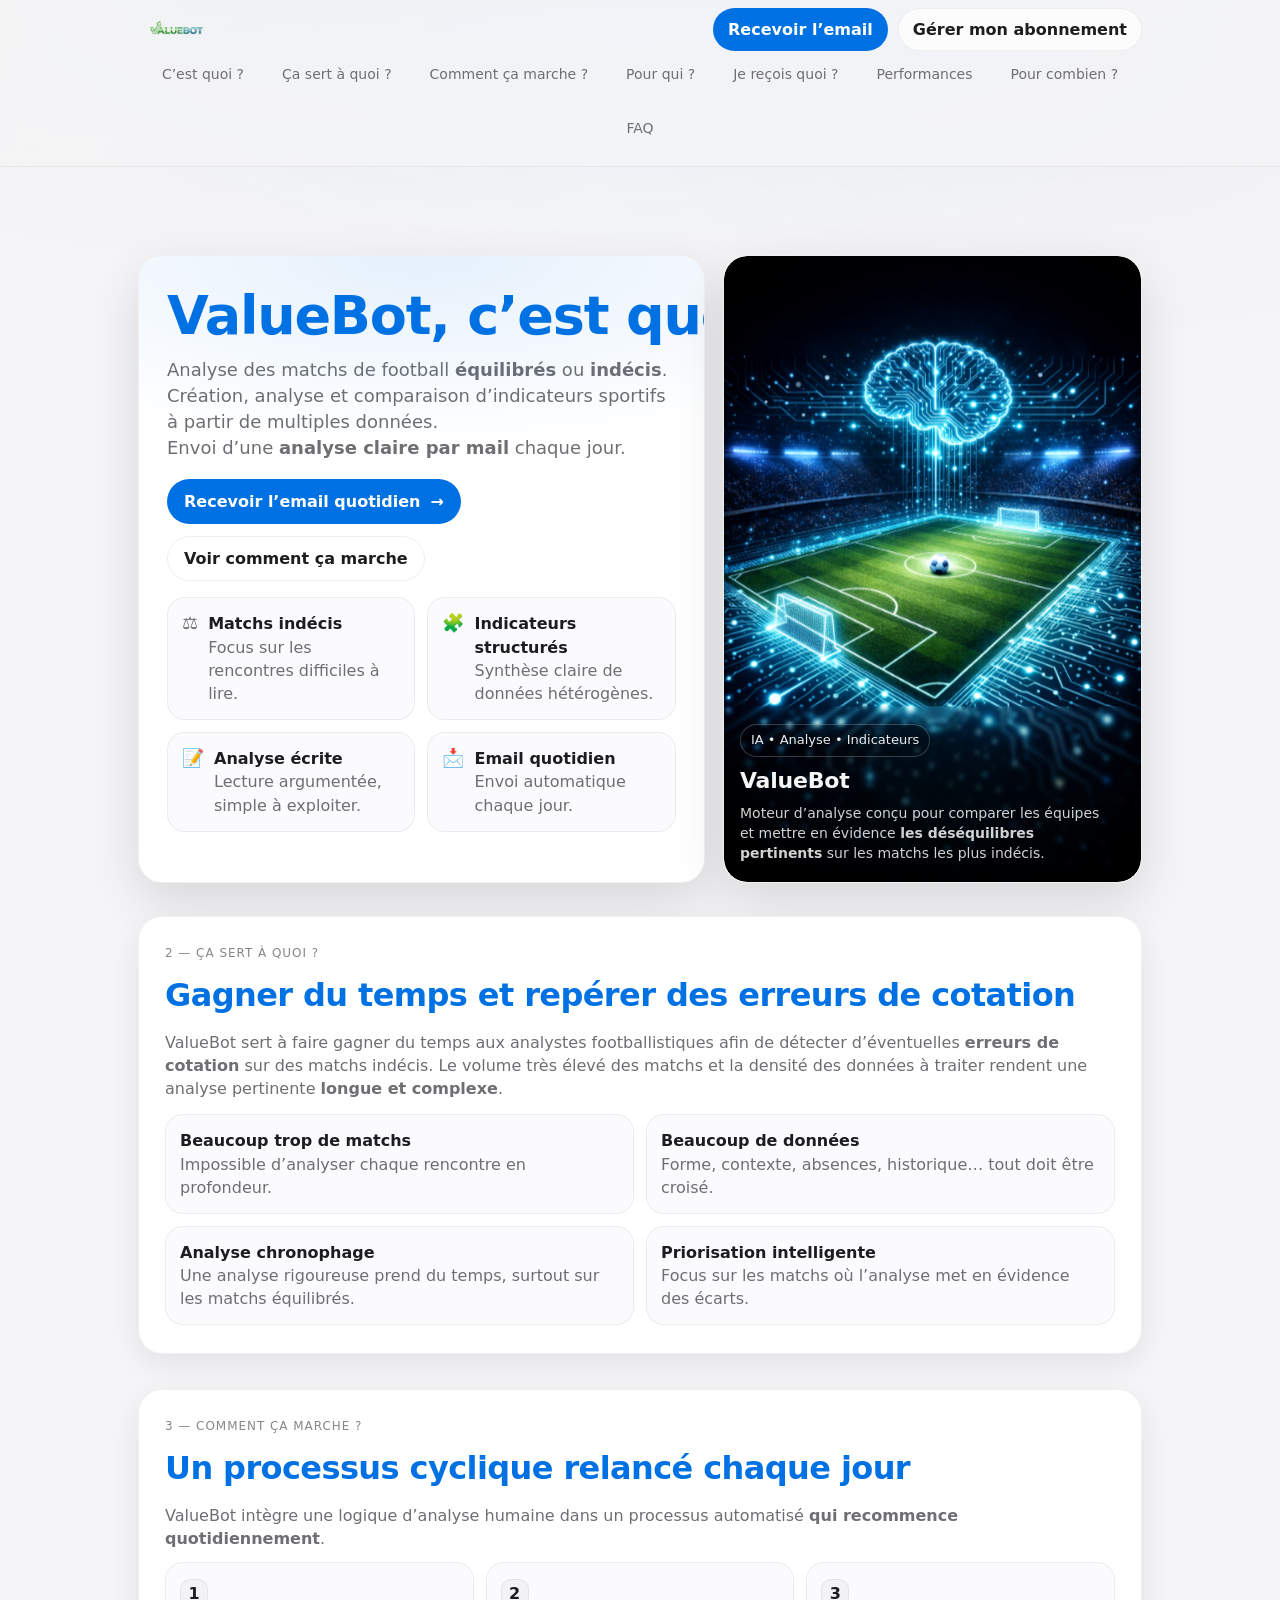
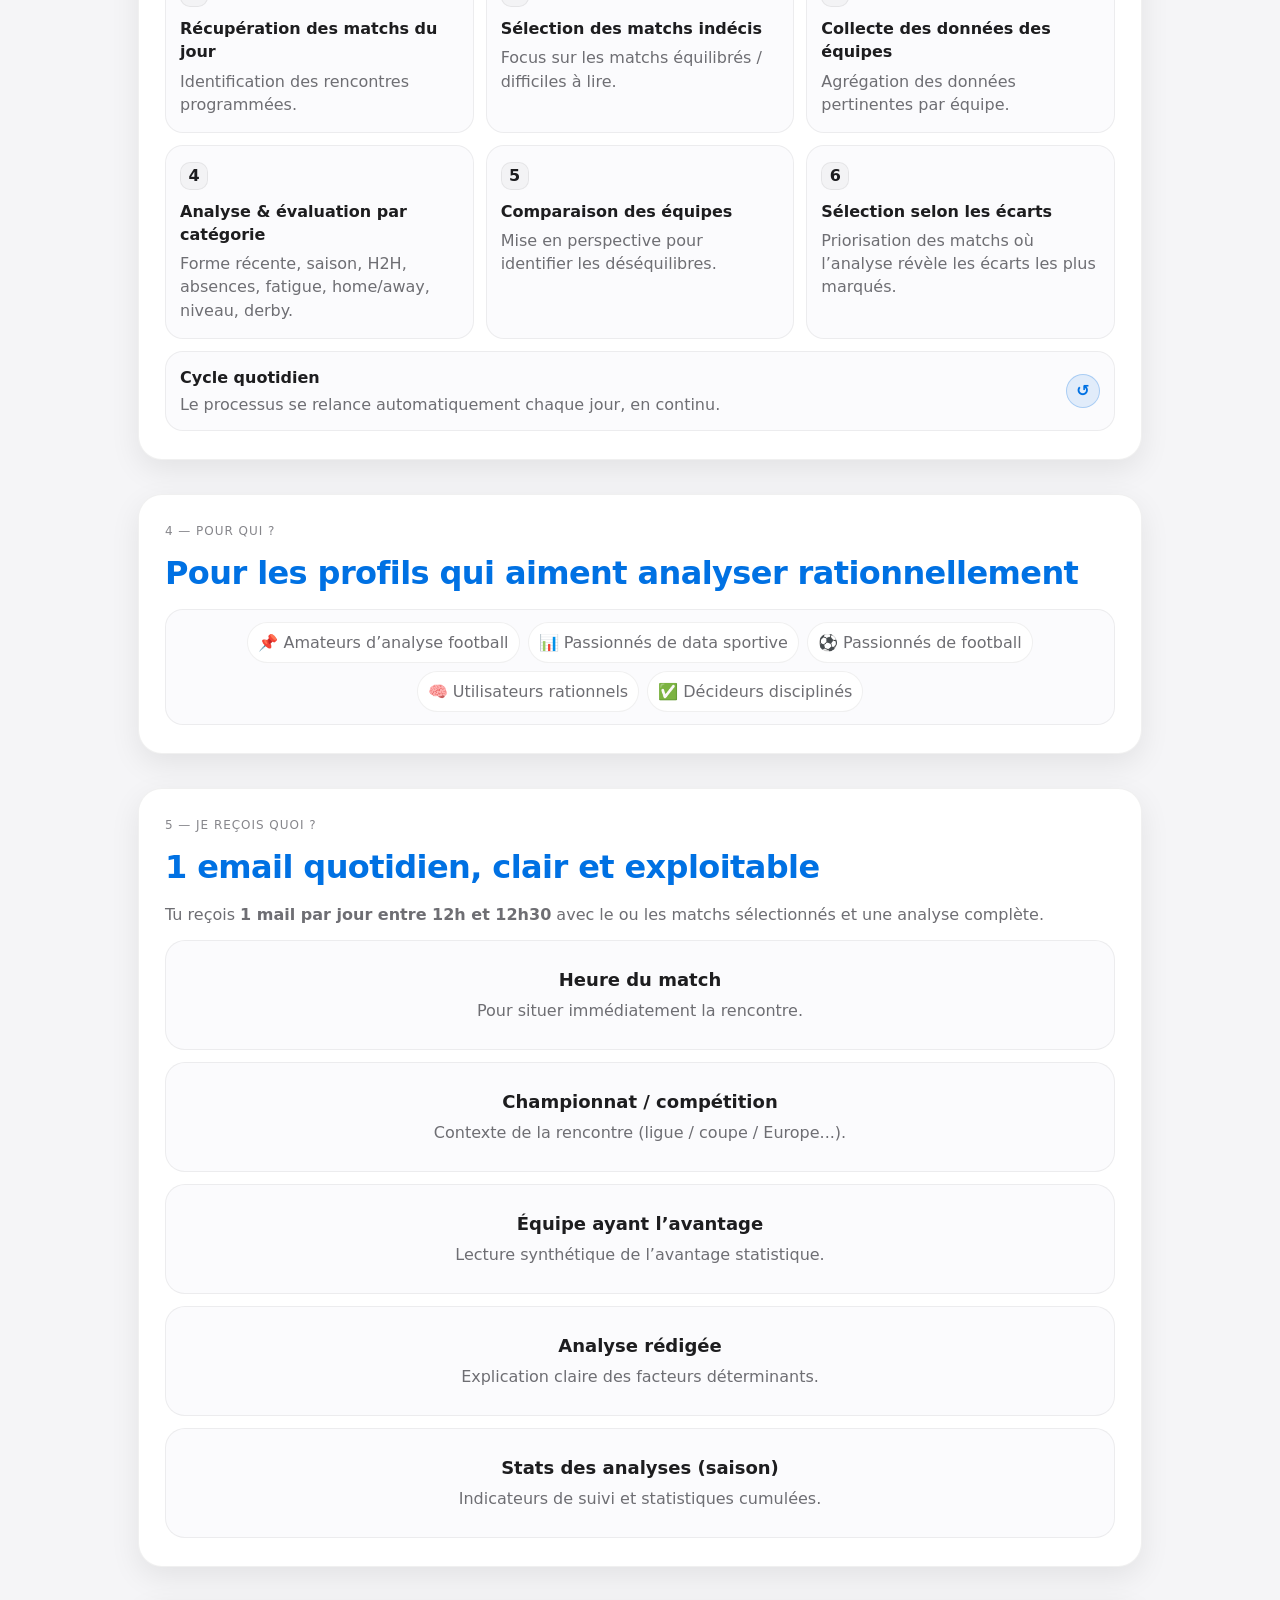
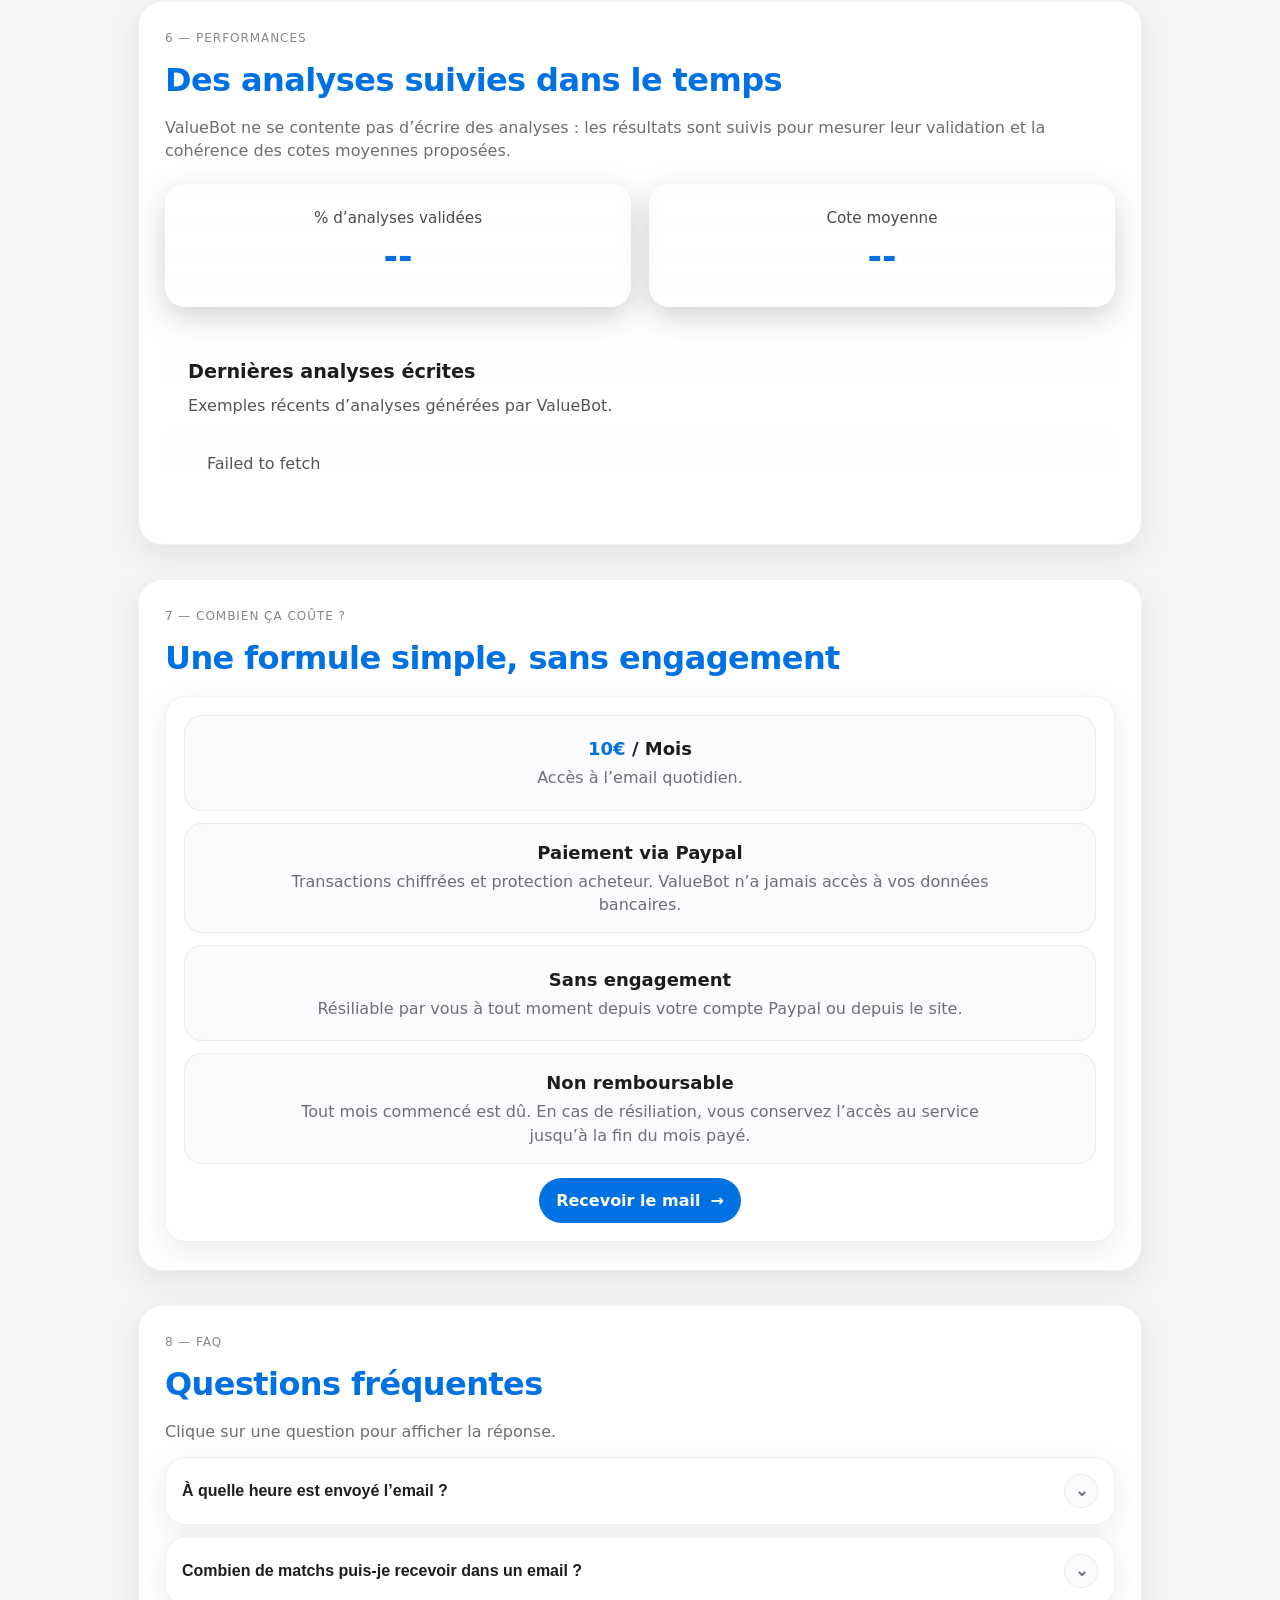
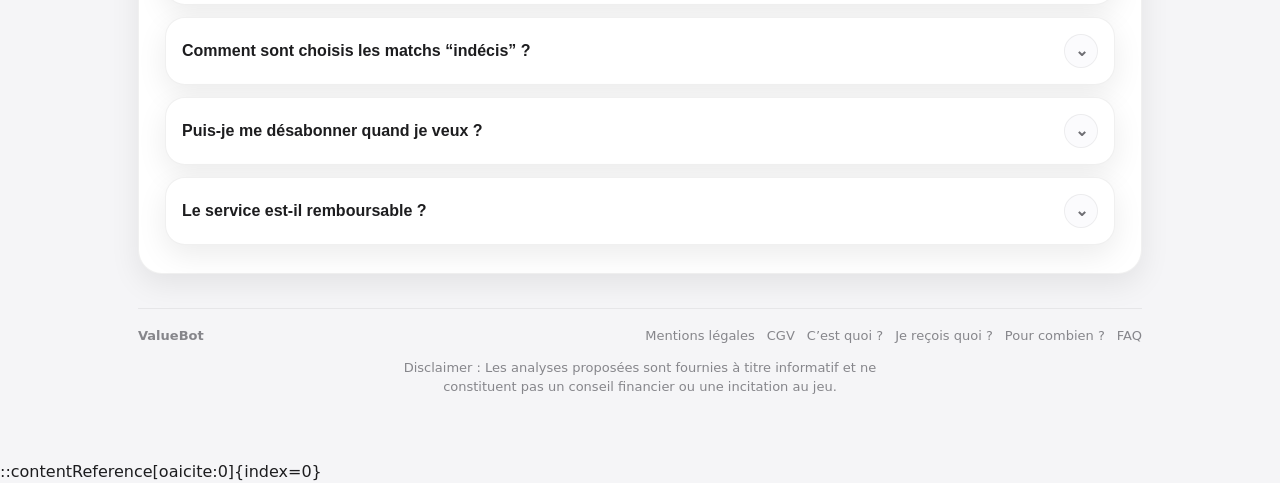
==== commit 8bde3013: "Update brand logo with new design Replaced the existing `logo.svg` with `Logo_v2.png` across the web" ====
--- a/index.html
+++ b/index.html
@@ -36,7 +36,7 @@
         <div class="brand">
           <div class="logo">
             <img class="brandLogo"
-                 src="assets/logo.svg"
+                 src="assets/Logo_v2.png"
                  alt="ValueBot"
                  loading="eager" />
           </div>
--- a/styles.css
+++ b/styles.css
@@ -111,21 +111,17 @@
 
 /* Conteneur logo : on fixe une “fenêtre” */
 .logo{
-  width: 250px;            /* augmente la présence */
-  height: 72px;            /* hauteur perçue */
+  height: 40px;            /* hauteur perçue */
   display:flex;
   align-items:center;
   justify-content:flex-start;
-  overflow:hidden;         /* IMPORTANT: on coupe le vide */
 }
 
 /* Image : on la grossit puis on la décale pour enlever les marges */
 .logo .brandLogo{
-  height: 200px;           /* grossit l’image */
+  height: 100%;           /* grossit l’image */
   width: auto;
   display:block;
-  transform: translateX(-6px); /* coupe le vide haut/bas */
-  transform-origin: left center;
 }
 
 .ctaRowTop{
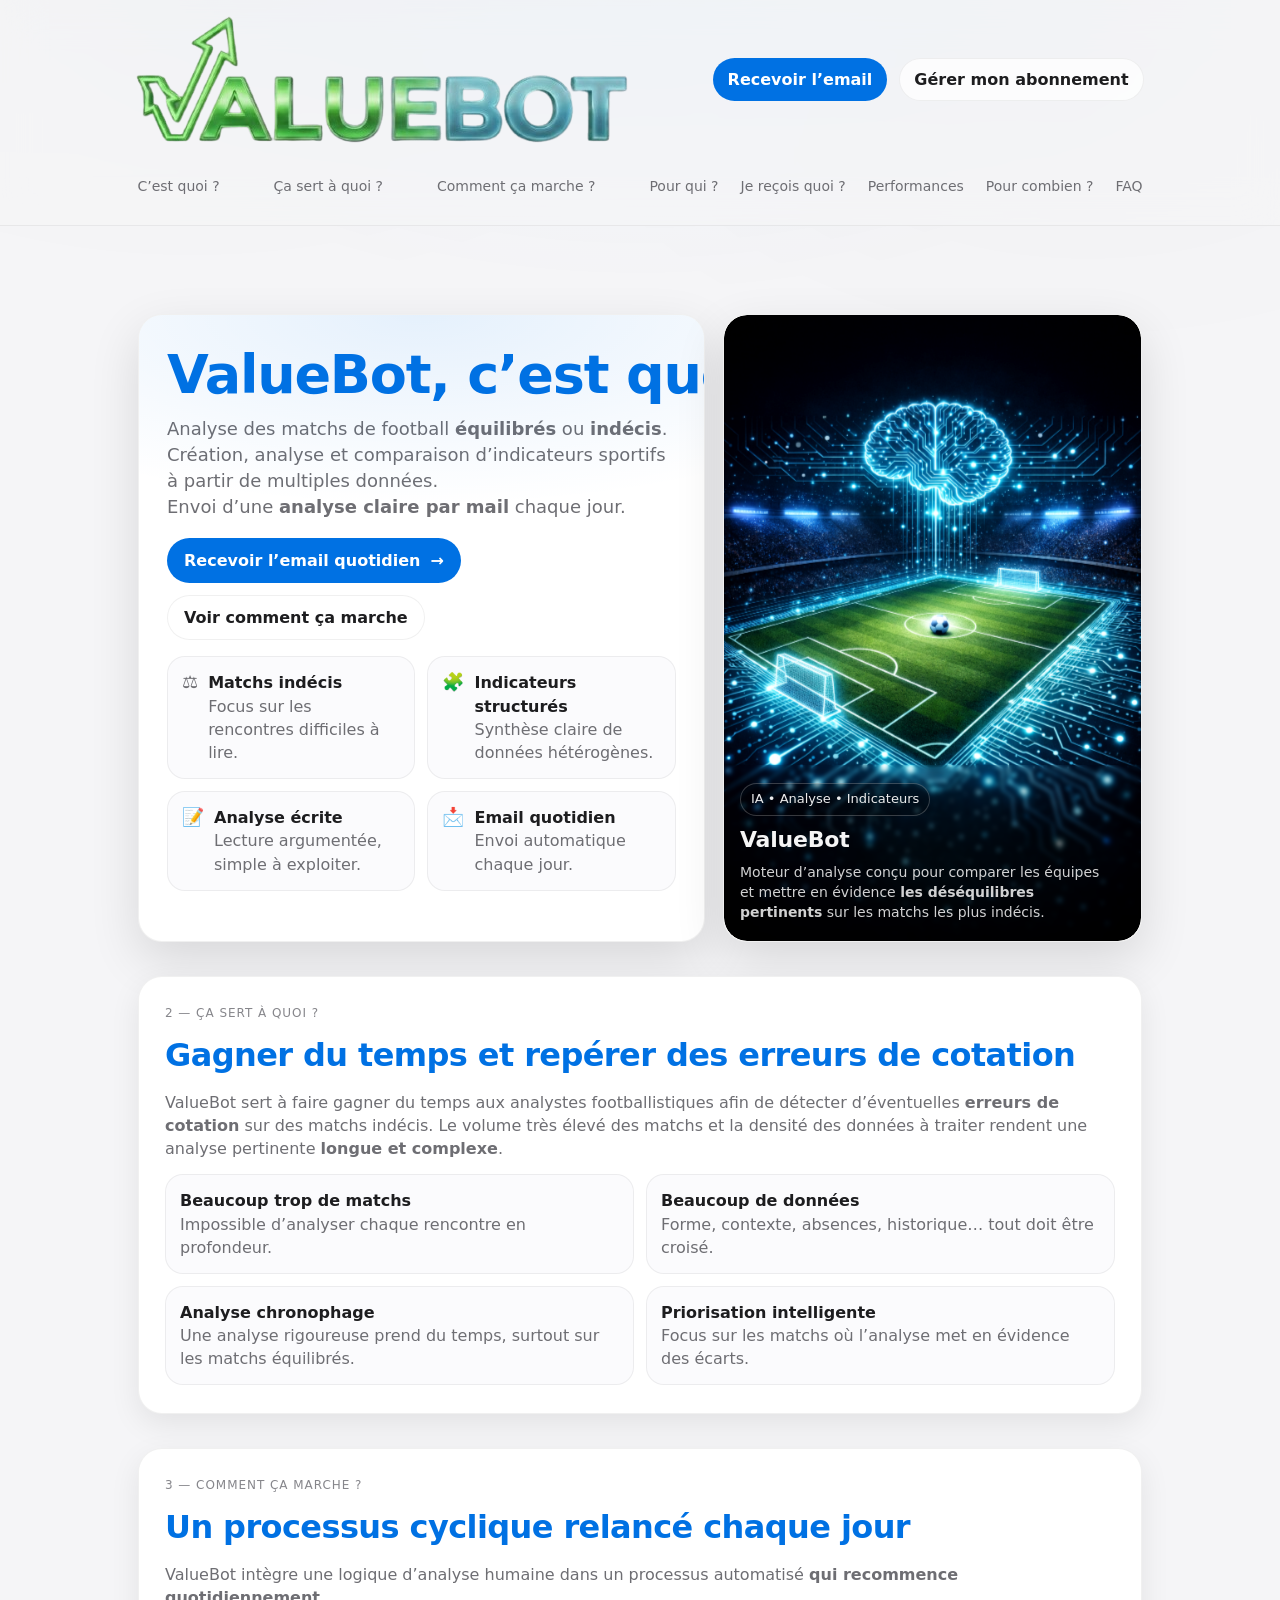
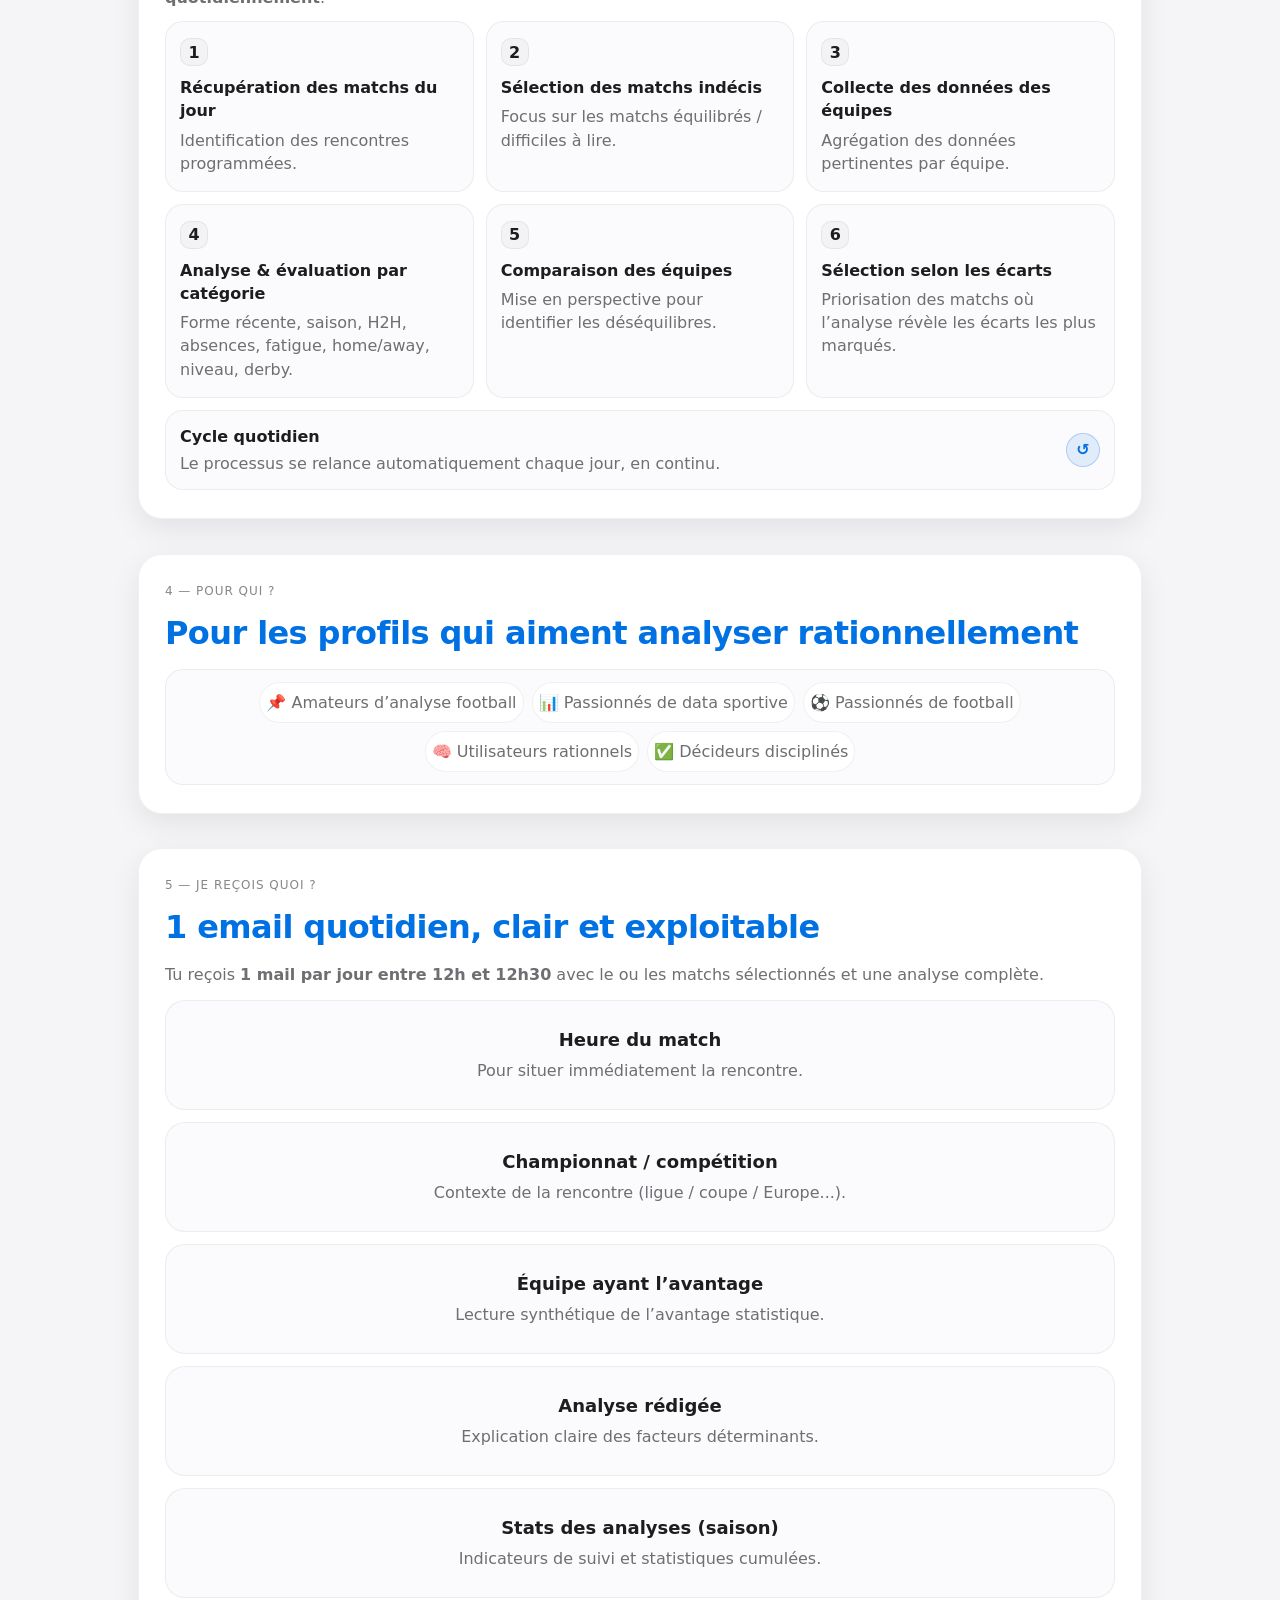
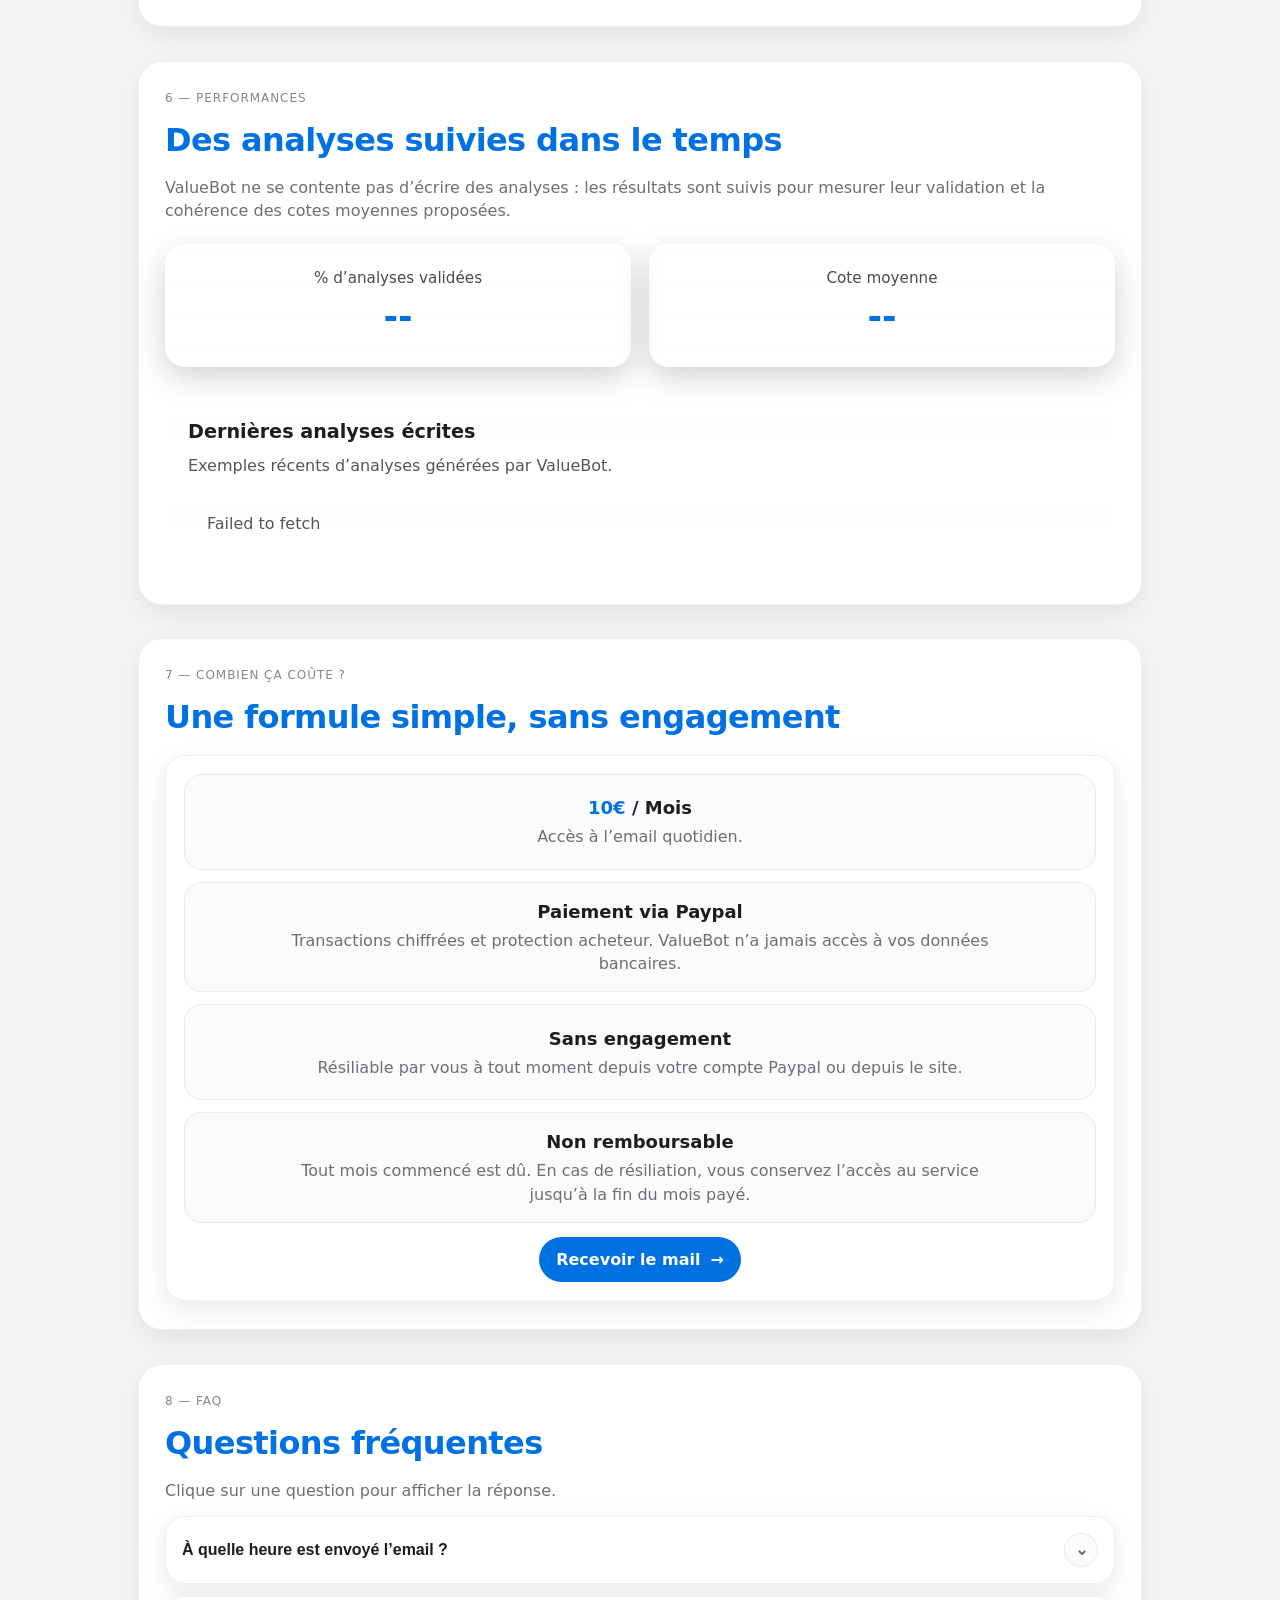
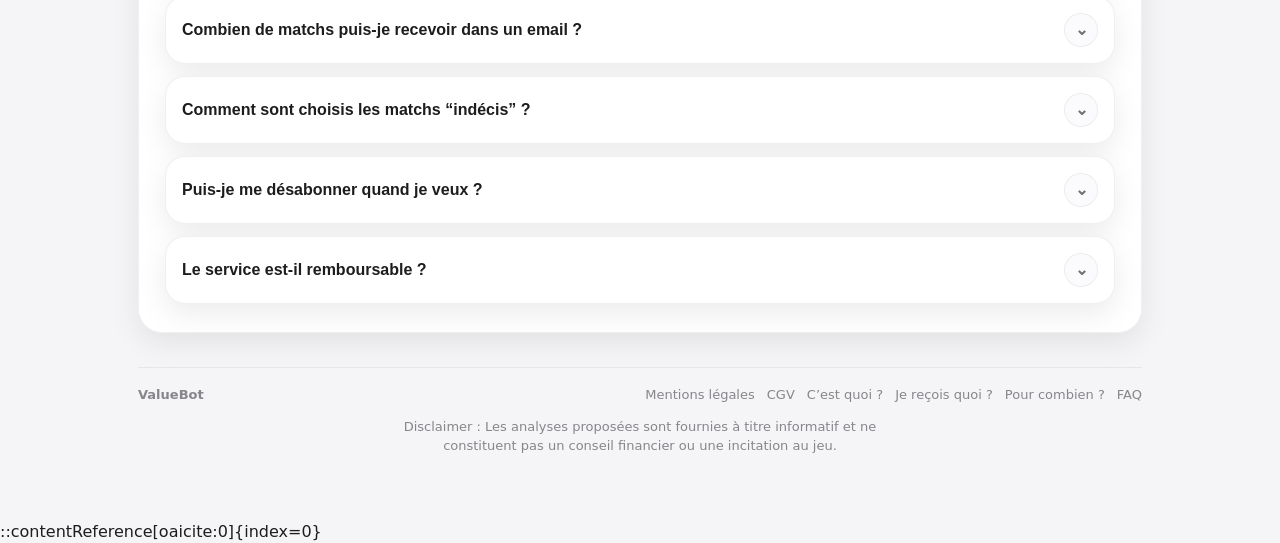
==== commit b09fabbd: "Fix logo size and align header items with CSS grid - Used CSS grid (8 columns of max-content) in `.h" ====
--- a/index.html
+++ b/index.html
@@ -36,7 +36,7 @@
         <div class="brand">
           <div class="logo">
             <img class="brandLogo"
-                 src="assets/Logo_v2.png"
+                 src="assets/Logo_v2_cropped2.png"
                  alt="ValueBot"
                  loading="eager" />
           </div>
--- a/styles.css
+++ b/styles.css
@@ -85,51 +85,52 @@
   padding-bottom: 4px;
 }
 
+
 .headerInner{
   max-width: var(--max);
   margin: 0 auto;
-  padding: 8px 18px; /* réduit verticalement */
-}
-
-.topRow{
-  display:flex;
-  align-items:center;
-  justify-content:space-between;
+  padding: 16px 18px;
+  display: grid;
+  grid-template-columns: max-content max-content max-content max-content max-content max-content max-content max-content;
+  column-gap: 20px;
+  row-gap: 24px;
+  align-items: center;
+  justify-content: center;
+}
+
+.topRow, .menuRow, .topnav {
+  display: contents;
+}
+
+/* Brand aligned to first three links */
+.brand{
+  grid-column: 1 / 4;
+  grid-row: 1;
+  display: flex;
+  align-items: center;
+  margin: 0;
+  width: 100%;
+}
+.brand .logo {
+  display: flex;
+  align-items: center;
+  width: 100%;
+}
+.brand img {
+  width: 100%;
+  height: auto;
+  display: block;
+}
+
+/* Buttons in second part */
+.ctaRowTop{
+  grid-column: 4 / 9;
+  grid-row: 1;
+  justify-self: end;
+  margin: 0;
+  display: flex;
+  align-items: center;
   gap: 12px;
-}
-
-/* Brand plus “Apple” : sobre, moins massif */
-.brand{
-  display:flex;
-  align-items:center;
-  gap:10px;
-  font-weight: 650;
-  letter-spacing: -0.2px;
-  flex: 0 0 auto;
-  min-width: 0;
-}
-
-/* Conteneur logo : on fixe une “fenêtre” */
-.logo{
-  height: 40px;            /* hauteur perçue */
-  display:flex;
-  align-items:center;
-  justify-content:flex-start;
-}
-
-/* Image : on la grossit puis on la décale pour enlever les marges */
-.logo .brandLogo{
-  height: 100%;           /* grossit l’image */
-  width: auto;
-  display:block;
-}
-
-.ctaRowTop{
-  display:flex;
-  align-items:center;
-  gap: 10px;
-  flex: 0 0 auto;
-  white-space: nowrap;
 }
 
 /* CTA : Apple-like (simple, pill, bleu) */
@@ -155,25 +156,34 @@
 }
 .navCta.primary:hover{ background: var(--accent-hover); }
 
-/* Menu centré (desktop) */
+.ctaRowTop .navCta{
+  margin: 0;
+}
+
+/* Nav links in second row */
+.topnav .navlink:nth-child(1) { grid-column: 1; grid-row: 2; }
+.topnav .navlink:nth-child(2) { grid-column: 2; grid-row: 2; }
+.topnav .navlink:nth-child(3) { grid-column: 3; grid-row: 2; }
+.topnav .navlink:nth-child(4) { grid-column: 4; grid-row: 2; }
+.topnav .navlink:nth-child(5) { grid-column: 5; grid-row: 2; }
+.topnav .navlink:nth-child(6) { grid-column: 6; grid-row: 2; }
+.topnav .navlink:nth-child(7) { grid-column: 7; grid-row: 2; }
+.topnav .navlink:nth-child(8) { grid-column: 8; grid-row: 2; }
+
 .menuRow{
-  margin-top: 4px;
-  display:flex;
-  justify-content:center;
+  display: contents;
 }
 
 .topnav{
-  display:flex;
-  align-items:center;
-  justify-content:center;
-  gap: 16px;
-  flex-wrap: wrap;
-  padding-bottom: 6px;
+  display: contents;
 }
 
 .navlink{
+  margin: 0;
+  white-space: nowrap;
+  grid-row: 2;
   color: var(--muted);
-  padding: 8px 10px;
+  padding: 8px 0;
   border-radius: 999px;
   border: 1px solid transparent;
   font-size: 14px;
@@ -518,7 +528,7 @@
 /* Badges box */
 .badgesBox{ border-radius:18px; padding:12px; margin-top:12px; background: var(--surface2); border:1px solid var(--border2); }
 .badgeWrap{ display:flex; flex-wrap:wrap; gap:8px; justify-content:center; }
-.badgePill{ display:inline-flex; width:auto; padding:8px 10px; border-radius:999px; border:1px solid var(--border2); background:#fff; }
+.badgePill{ display:inline-flex; width:auto; padding: 8px 6px; border-radius:999px; border:1px solid var(--border2); background:#fff; }
 
 /* Stack cards */
 .stackCards{
@@ -688,6 +698,13 @@
   h1{ font-size: 44px; }
   .valuebot-inner{ min-height: 360px; }
 
+  .headerInner{
+    display: flex;
+    justify-content: space-between;
+  }
+  .brand{
+    margin-left: 0;
+  }
   .menuRow{ display:none; }
   .ctaRowTop{ display:none; }
   .burger{ display:inline-flex; }
@@ -940,3 +957,5 @@
     font-size:1.9rem;
   }
 }
+
+.ctaRowTop { grid-column: 4 / 9; grid-row: 1; justify-self: end;  }
